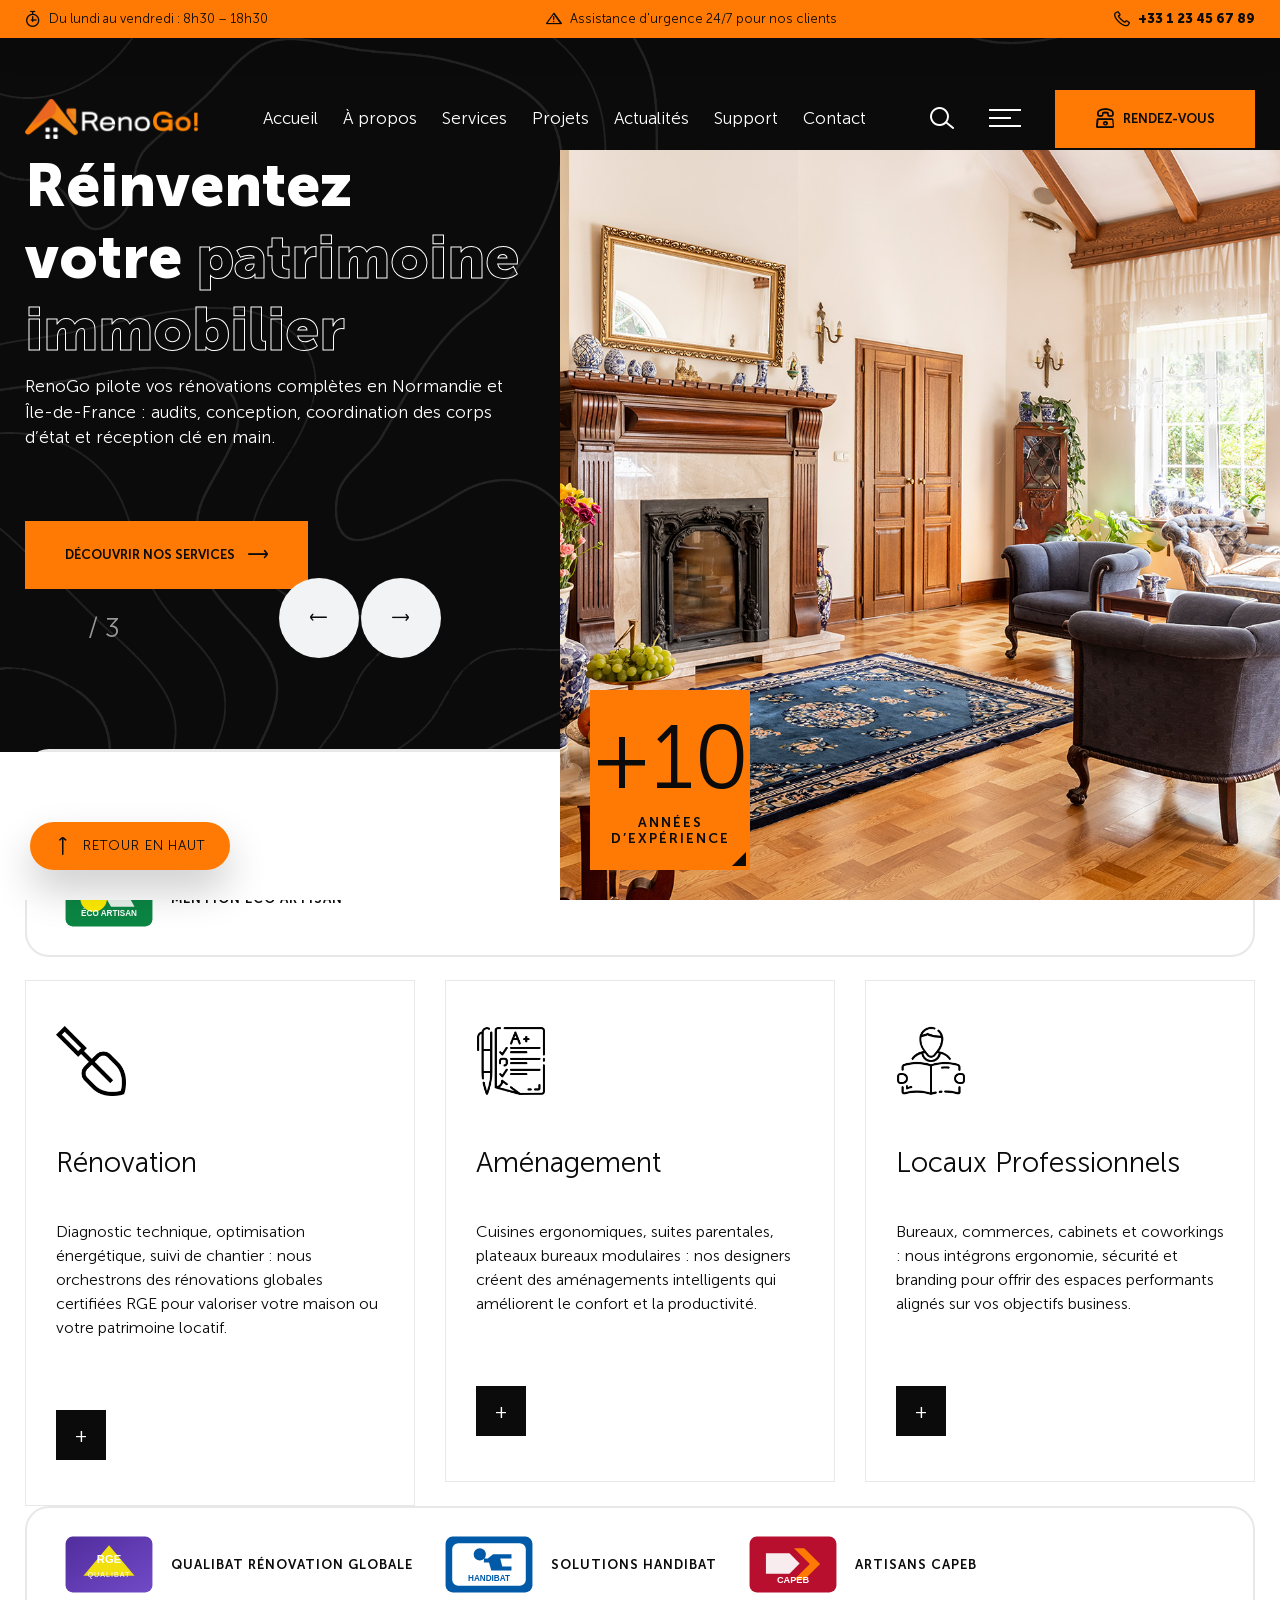
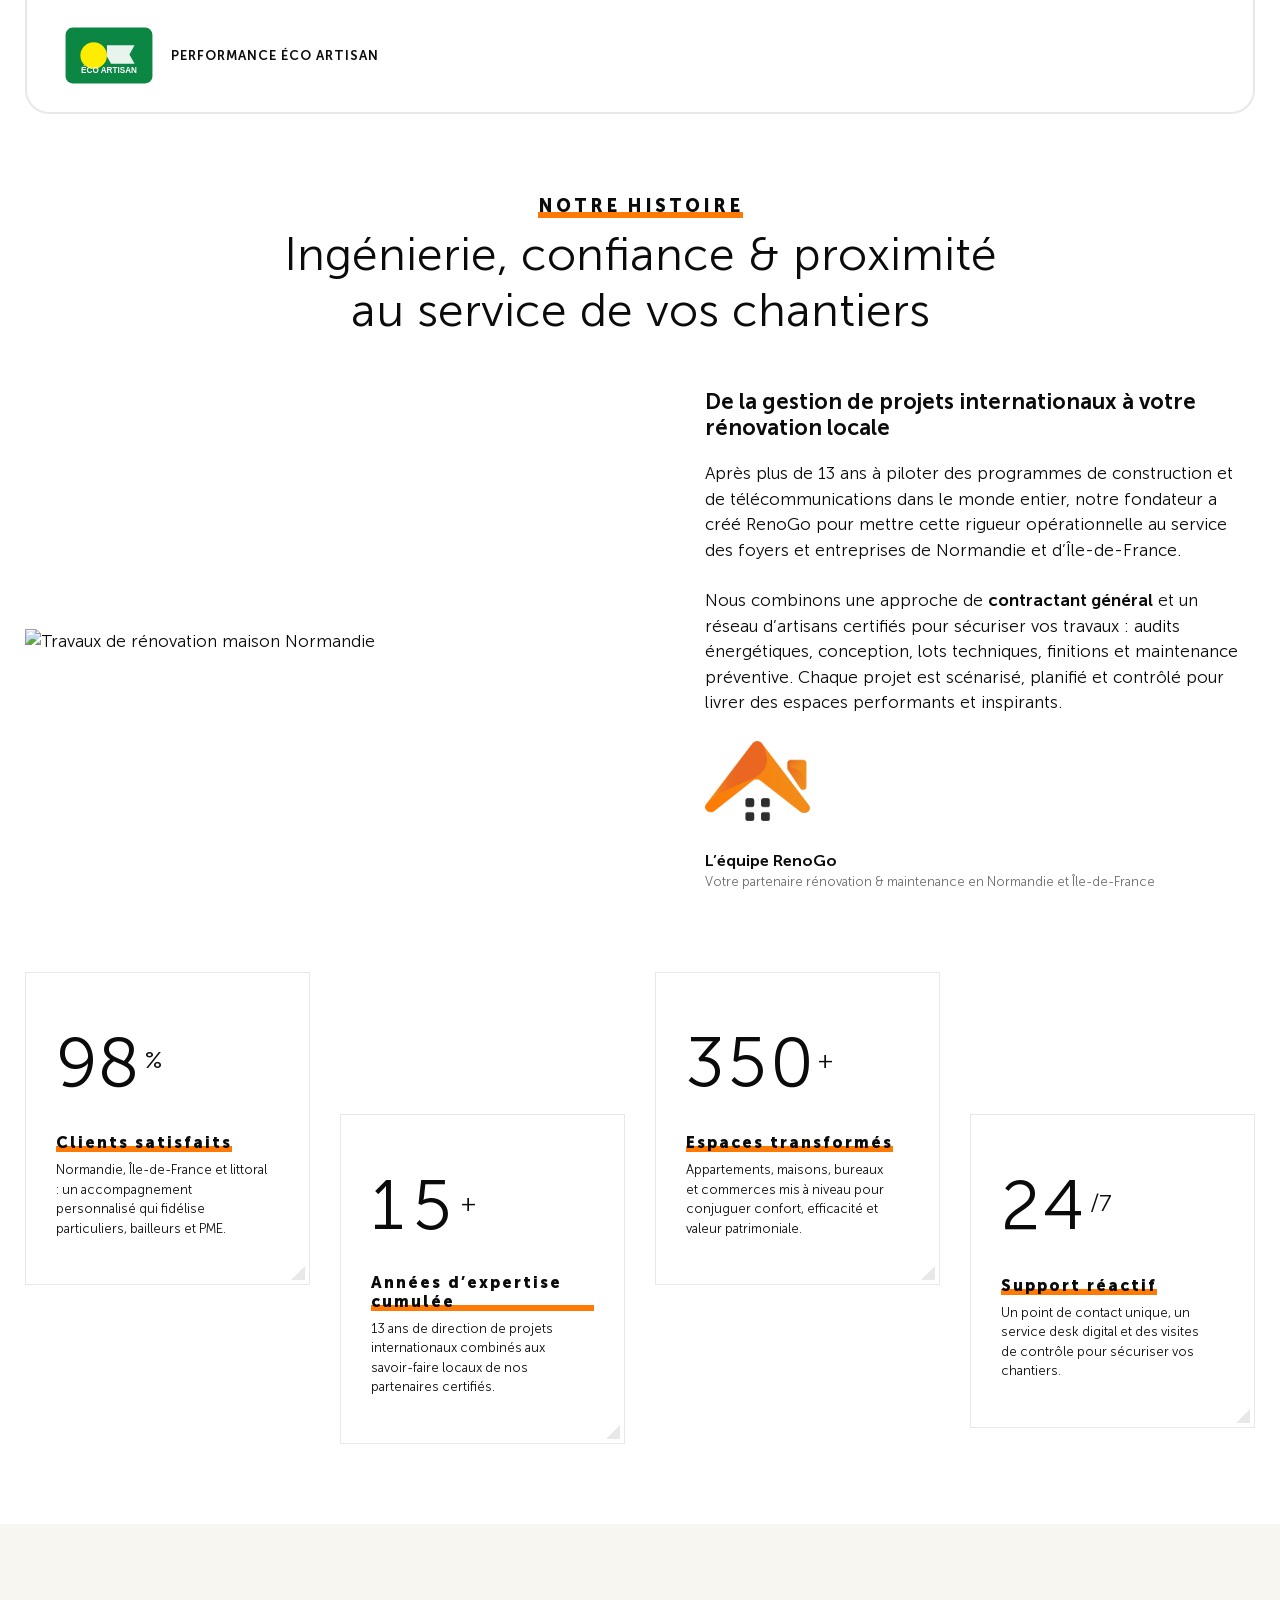
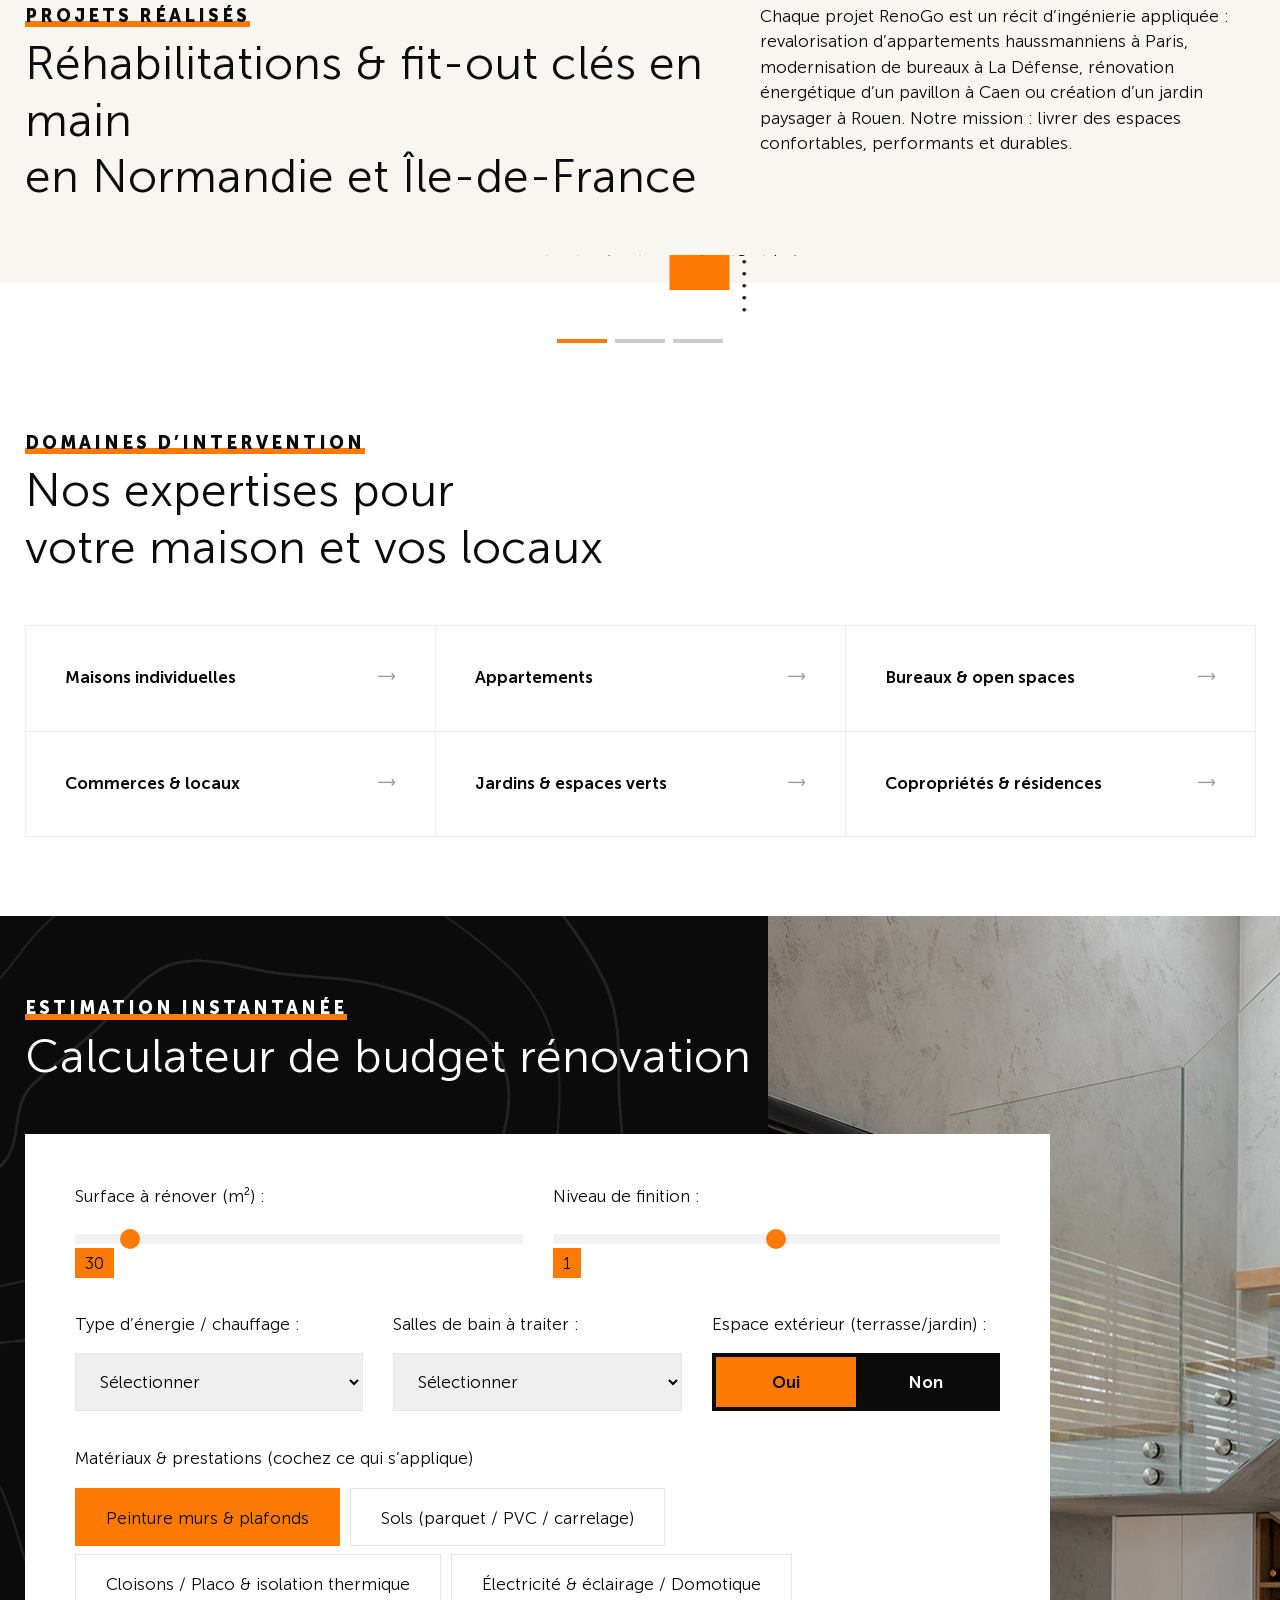
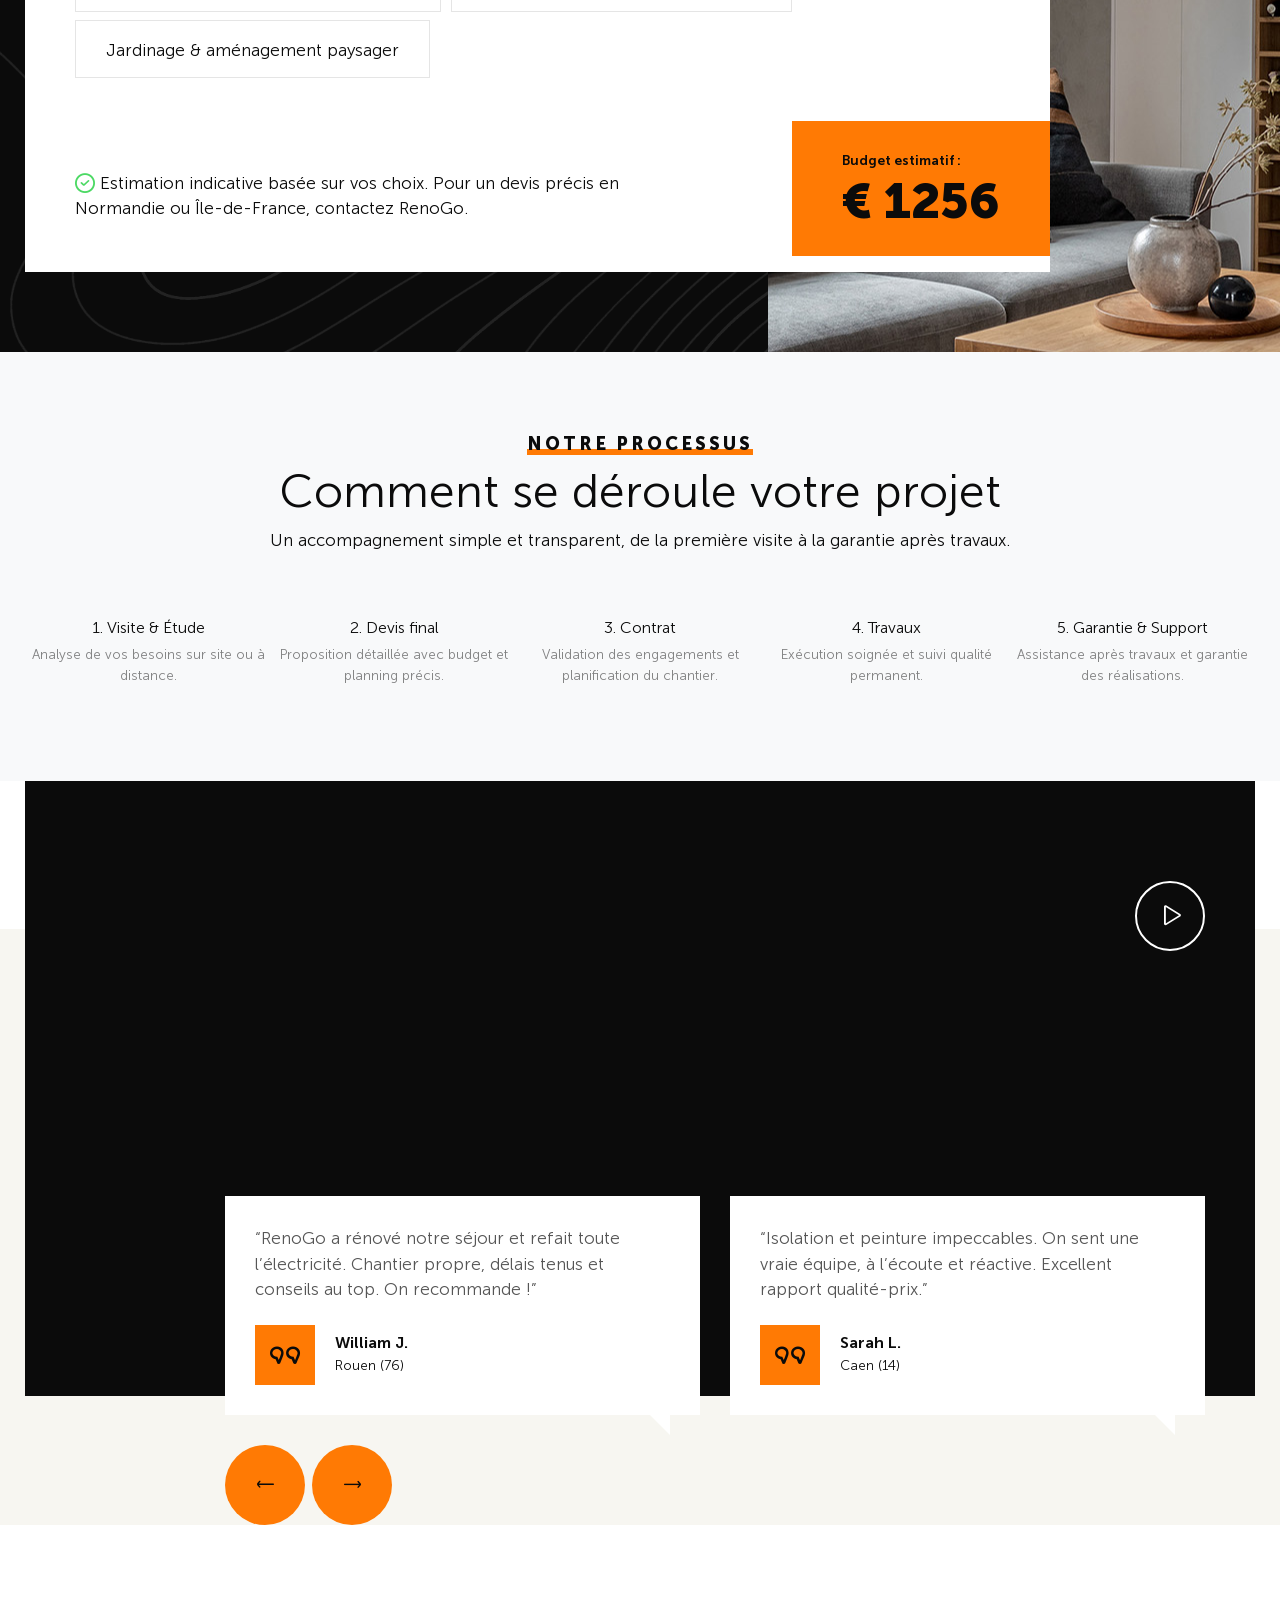
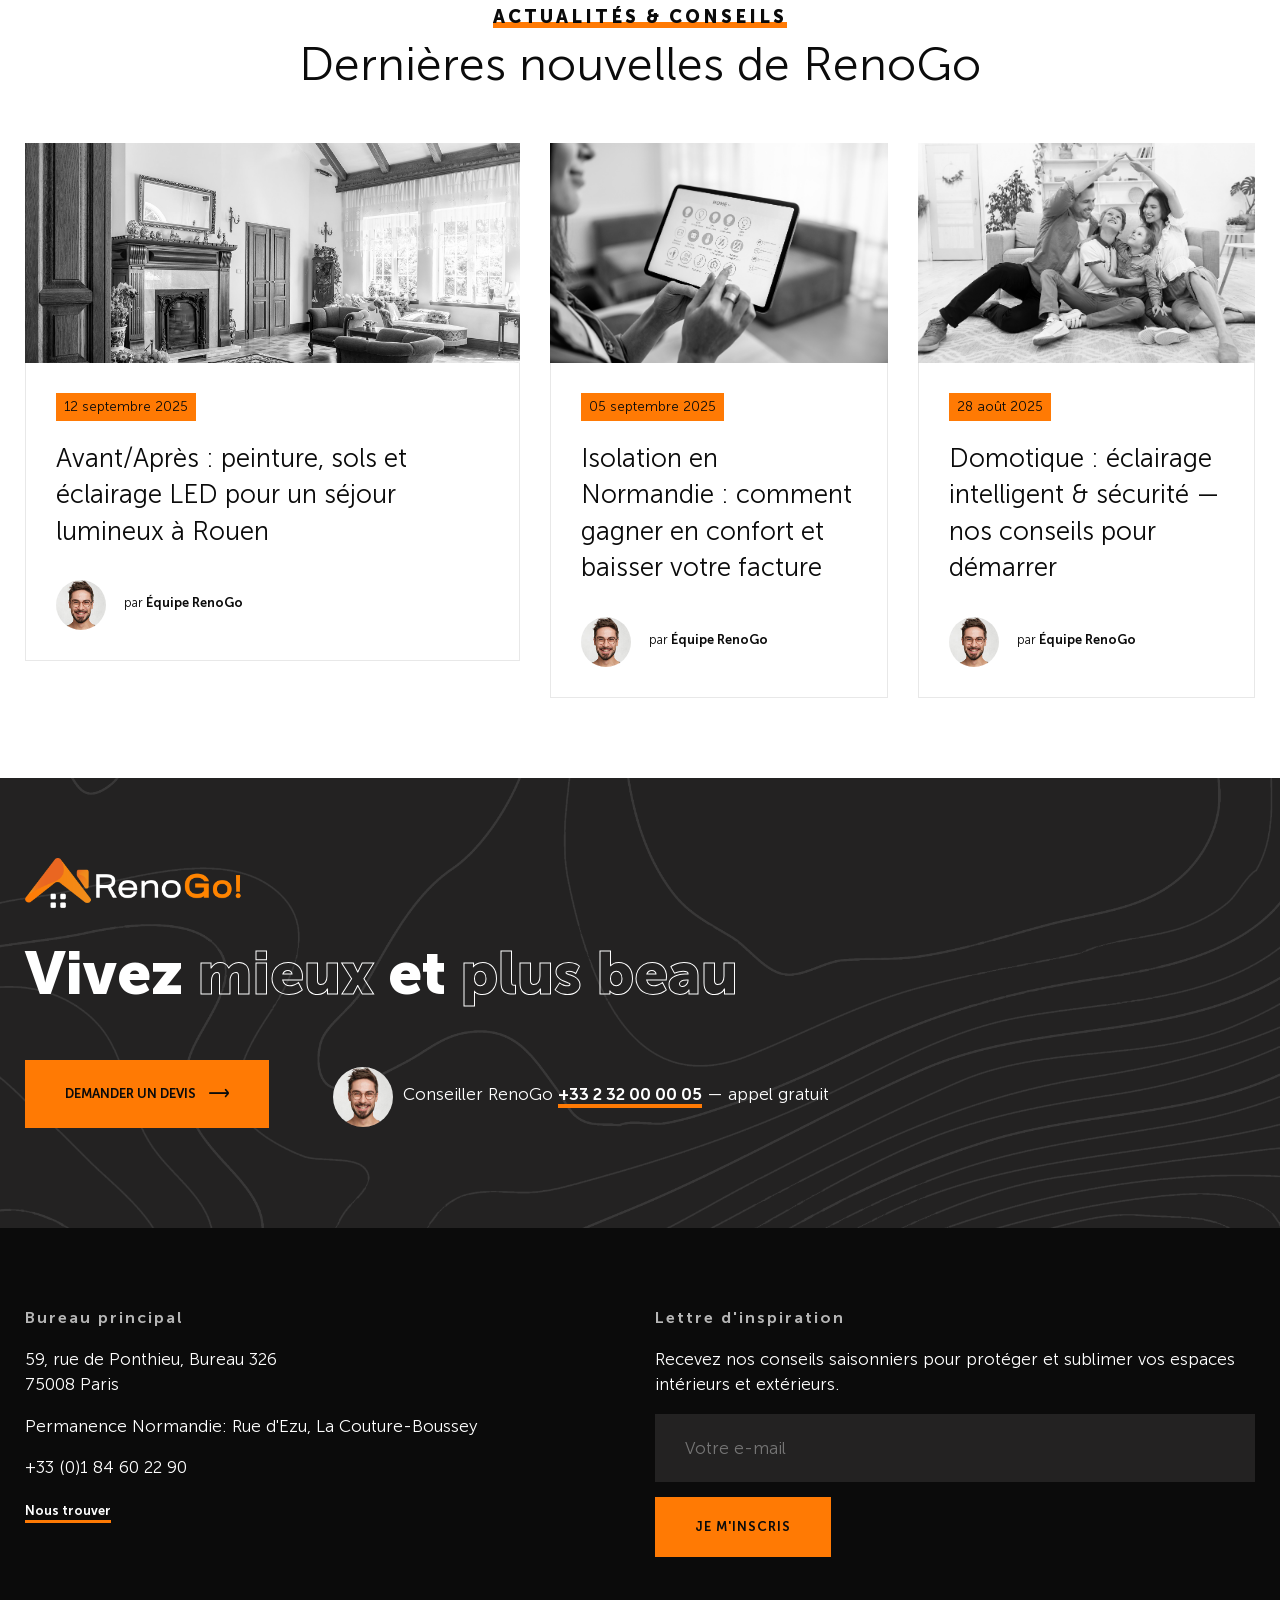
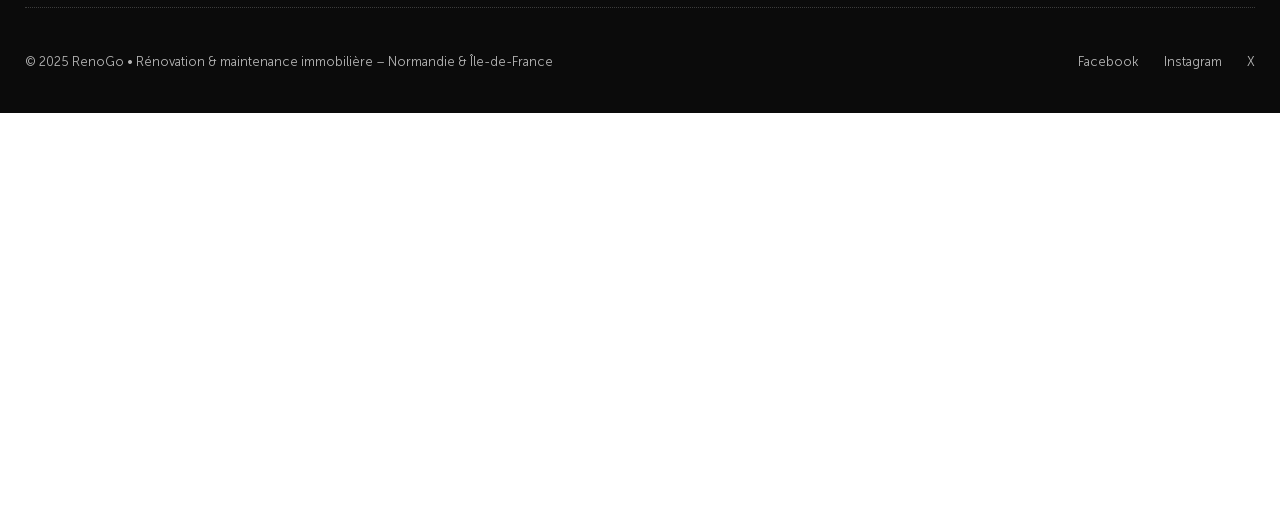
==== index.html @ e00950ff "Merge pull request #33 from spark-nortongauss/codex/expand-services.html-with-new-sections Add high-" ====
<!doctype html>
<html lang="en">
<head>
  <meta charset="utf-8">
  <meta name="viewport" content="width=device-width, initial-scale=1, shrink-to-fit=no">
  <meta http-equiv="X-UA-Compatible" content="IE=edge">

  <!-- Primary SEO -->
  <title>RenoGo • Rénovation globale & maintenance immobilière en Normandie et Île-de-France</title>
  <meta name="description" content="RenoGo pilote vos travaux de rénovation, d’efficacité énergétique et d’aménagement intérieur-extérieur en Normandie et Île-de-France. Solutions clés en main pour particuliers, professionnels et bailleurs.">
  <link rel="canonical" href="https://www.renogo.fr/">

  <!-- Indexing -->
  <meta name="robots" content="index, follow, max-snippet:-1, max-image-preview:large, max-video-preview:-1">

  <!-- Language / Region -->
  <meta name="content-language" content="fr-FR">
  <link rel="alternate" href="https://www.renogo.fr/" hreflang="fr-FR">
  <!-- Optional secondary language homepage
  <link rel="alternate" href="https://www.renogo.fr/en/" hreflang="en">
  -->
  <link rel="alternate" href="https://www.renogo.fr/" hreflang="x-default">

  <!-- Theme / PWA basics -->
  <meta name="theme-color" content="#feed01">
  <link rel="manifest" href="/site.webmanifest">

  <!-- Open Graph / Facebook -->
  <meta property="og:locale" content="fr_FR">
  <meta property="og:type" content="website">
  <meta property="og:site_name" content="RenoGo">
  <meta property="og:title" content="RenoGo • Rénovation globale & maintenance immobilière">
  <meta property="og:description" content="Rénovation énergétique, aménagement d’intérieurs, modernisation de bureaux et copropriétés en Normandie et Île-de-France.">
  <meta property="og:url" content="https://www.renogo.fr/">
  <meta property="og:image" content="https://www.renogo.fr/assets/og/renogo-cover.jpg">
  <meta property="og:image:width" content="1200">
  <meta property="og:image:height" content="630">

  <!-- Twitter -->
  <meta name="twitter:card" content="summary_large_image">
  <meta name="twitter:site" content="@renogo">
  <meta name="twitter:title" content="RenoGo • Rénovation globale & maintenance immobilière">
  <meta name="twitter:description" content="Contractant rénovation, efficacité énergétique, aménagement de bureaux et maisons à Caen, Rouen, Paris.">
  <meta name="twitter:image" content="https://www.renogo.fr/assets/og/renogo-cover.jpg">

  <!-- Organization -->
  <meta name="author" content="RenoGo">

  <!-- Favicons (modern set) -->
  <link rel="icon" href="/images/favicon.svg" type="image/svg+xml">
  <link rel="icon" href="/images/favicon-32.png" sizes="32x32" type="image/png">
  <link rel="icon" href="/images/favicon-192.png" sizes="192x192" type="image/png">
  <link rel="apple-touch-icon" href="/images/apple-touch-icon.png" sizes="180x180">
  <meta name="apple-mobile-web-app-title" content="RenoGo">
  <meta name="msapplication-TileColor" content="#feed01">

  <!-- Preconnects (only keep what you really use, e.g., fonts/CDNs) -->
  <!-- <link rel="preconnect" href="https://fonts.gstatic.com" crossorigin> -->
  <!-- <link rel="preconnect" href="https://cdn.jsdelivr.net" crossorigin> -->

  <!-- CSS -->
  <link rel="stylesheet" href="css/lineicons.css">
  <link rel="stylesheet" href="css/odometer.min.css">
  <link rel="stylesheet" href="css/fancybox.min.css">
  <link rel="stylesheet" href="css/swiper.min.css">
  <link rel="stylesheet" href="css/bootstrap.min.css">
  <link rel="stylesheet" href="css/style.css">

  <!-- JSON-LD: Organization / LocalBusiness -->
  <script type="application/ld+json">
  {
    "@context": "https://schema.org",
    "@type": "HomeAndConstructionBusiness",
    "name": "RenoGo",
    "url": "https://www.renogo.fr/",
    "logo": "https://www.renogo.fr/assets/logo/renogo-logo.svg",
    "image": "https://www.renogo.fr/assets/og/renogo-cover.jpg",
    "description": "Rénovation globale, efficacité énergétique, aménagement d’intérieurs et maintenance immobilière en Normandie et Île-de-France.",
    "telephone": "+33-1-23-45-67-89",
    "areaServed": "FR",
    "priceRange": "€€",
    "foundingDate": "2025",
    "address": {
      "@type": "PostalAddress",
      "streetAddress": "59, rue de Ponthieu, Bureau 326",
      "postalCode": "75008",
      "addressLocality": "Paris",
      "addressRegion": "Île-de-France",
      "addressCountry": "FR"
    },
    "sameAs": [
      "https://www.linkedin.com/company/renogo",
      "https://facebook.com/renogo",
      "https://instagram.com/renogo"
    ],
    "makesOffer": [{
      "@type": "Offer",
      "itemOffered": {
        "@type": "Service",
        "name": "Rénovation de salle de bain"
      }
    },{
      "@type": "Offer",
      "itemOffered": {
        "@type": "Service",
        "name": "Rénovation de cuisine"
      }
    },{
      "@type": "Offer",
      "itemOffered": {
        "@type": "Service",
        "name": "Peinture & finitions"
      }
    },{
      "@type": "Offer",
      "itemOffered": {
        "@type": "Service",
        "name": "Isolation & efficacité énergétique"
      }
    }]
  }
  </script>

  <!-- JSON-LD: WebSite with SearchAction (if you have on-site search) -->
  <script type="application/ld+json">
  {
    "@context": "https://schema.org",
    "@type": "WebSite",
    "name": "RenoGo",
    "url": "https://www.renogo.fr/",
    "potentialAction": {
      "@type": "SearchAction",
      "target": "https://www.renogo.fr/recherche?q={recherche}",
      "query-input": "required name=recherche"
    }
  }
  </script>
<!-- ===== ASIDE (mobile drawer) ===== -->
<aside class="side-widget">
  <div class="inner">
    <div class="logo">
      <a href="index.html"><img src="images/logo.png" alt="Logo RenoGo"></a>
    </div>

    <div class="hide-mobile">
      <p>
        RenoGo coordonne vos projets de rénovation, d’aménagement et de maintenance immobilière en Normandie et en Île-de-France :
        <u>rénovation énergétique</u>, <u>second œuvre</u>, <u>domotique & smart building</u>,
        <u>aménagement paysager</u> et <u>services multitechniques</u>.
        Un pilotage unique, des artisans qualifiés, des livraisons sans surprise.
      </p>

      <figure class="gallery">
        <img src="images/slide02.jpg" alt="Avant / après — séjour rénové à Rouen">
        <img src="images/slide03.jpg" alt="Aménagement paysager et terrasse bois à Évreux">
      </figure>

      <h6 class="widget-title">ADRESSE</h6>
      <address class="address">
        <p>59, rue de Ponthieu, Bureau 326<br>75008 Paris</p>
        <p>Coordination des projets en Île-de-France<br>
           Interventions en Normandie (Rouen, Caen, Évreux…)</p>
        <p>+33 2 32 00 00 05</p>
      </address>

      <h6 class="widget-title">SUIVEZ-NOUS</h6>
      <ul class="social-media">
        <li><a href="#" rel="nofollow noopener">Facebook</a></li>
        <li><a href="#" rel="nofollow noopener">Pinterest</a></li>
        <li><a href="#" rel="nofollow noopener">Instagram</a></li>
      </ul>
    </div>
    <!-- end hide-mobile -->

    <!-- MOBILE MENU (shown inside drawer) -->
    <div class="show-mobile">
      <nav class="site-menu" aria-label="Menu principal mobile">
        <ul>
          <li><a href="index.html">Accueil</a></li>
          <li class="has-children">
         <a href="about-company.html">À propos</a></a>
          </li>
          <li><a href="services.html">Services</a></li>
          <li><a href="projects.html">Projets</a></li>
          <li><a href="news.html">Actualités</a></li>
          <li><a href="https://renogo.atlassian.net/servicedesk/customer/portal/2">Support</a></li>
          <li><a href="contact.html">Contact</a></li>
        </ul>
      </nav>
      <div class="contact-info contact-info--drawer" role="region" aria-label="Informations de contact RenoGo">
        <div class="contact-info__item">
          <i class="lni lni-timer" aria-hidden="true"></i>
          <span>Du lundi au vendredi : 8h30 – 18h30</span>
        </div>
        <div class="contact-info__item">
          <i class="lni lni-warning" aria-hidden="true"></i>
          <span>Assistance d'urgence 24/7 pour nos clients</span>
        </div>
        <a href="tel:+33123456789" class="contact-info__item contact-info__link" aria-label="Appeler RenoGo au +33 1 23 45 67 89">
          <i class="lni lni-phone" aria-hidden="true"></i>
          <span>+33 1 23 45 67 89</span>
        </a>
      </div>
    </div>
    <!-- end show-mobile -->

    <small>© RenoGo</small>
  </div>
  <!-- end inner -->
</aside>
<!-- end side-widget -->


<div class="top-bar" role="region" aria-label="Informations de contact RenoGo">
  <div class="container contact-info">
    <div class="contact-info__item">
      <i class="lni lni-timer" aria-hidden="true"></i>
      <span>Du lundi au vendredi : 8h30 – 18h30</span>
    </div>
    <div class="contact-info__item">
      <i class="lni lni-warning" aria-hidden="true"></i>
      <span>Assistance d'urgence 24/7 pour nos clients</span>
    </div>
    <a href="tel:+33123456789" class="contact-info__item contact-info__link" aria-label="Appeler RenoGo au +33 1 23 45 67 89">
      <i class="lni lni-phone" aria-hidden="true"></i>
      <span>+33 1 23 45 67 89</span>
    </a>
  </div>
</div>
<!-- ===== NAVBAR (desktop / tablet) ===== -->
<nav class="navbar">
  <div class="container">
    <div class="logo">
      <a href="index.html"><img src="images/logo.png" alt="Logo RenoGo"></a>
    </div>

    <div class="site-menu" aria-label="Menu principal">
      <ul>
        <li><a href="index.html">Accueil</a></li>
        <li class="has-children">
          <a href="about-company.html">À propos</a>
        </li>
        <li><a href="services.html">Services</a></li>
        <li><a href="projects.html">Projets</a></li>
        <li><a href="news.html">Actualités</a></li>
        <li><a href="https://renogo.atlassian.net/servicedesk/customer/portal/2">Support</a></li>
        <li><a href="contact.html">Contact</a></li>
      </ul>
    </div>
    <!-- end site-menu -->

    <div class="search"><i class="lni lni-search-alt"></i></div>

    <div class="hamburger" aria-controls="mobile-menu" aria-expanded="false">
      <div id="hamburger"><span></span><span></span><span></span></div>
      <div id="cross"><span></span><span></span></div>
    </div>

    <a href="https://outlook.office.com/book/RDVRenoGo@renogo.fr/?ismsaljsauthenabled" class="navbar-button" target="_blank" rel="noopener">
      <i class="lni lni-phone-set"></i> <span>RENDEZ-VOUS</span>
    </a>
  </div>
</nav>
<!-- end navbar -->
<header class="slider white-space-bottom">
  <div class="container">
    <div class="swiper-container slider-content">
      <div class="swiper-wrapper">

        <!-- Slide 1 -->
        <div class="swiper-slide">
          <div class="inner">
            <h2>Réinventez votre <b>patrimoine immobilier</b></h2>
            <p>RenoGo pilote vos rénovations complètes en Normandie et Île-de-France : audits, conception, coordination des corps d’état et réception clé en main.</p>
            <a href="services.html">DÉCOUVRIR NOS SERVICES <i class="lni lni-arrow-right"></i></a>
          </div>
        </div>
        <!-- end swiper-slide -->

        <!-- Slide 2 -->
        <div class="swiper-slide">
          <div class="inner">
            <h2>Des espaces <b>efficients</b> & connectés</h2>
            <p>Ingénierie électrique, domotique, CVC et performance énergétique : nous créons des logements et bureaux responsables qui réduisent vos charges.</p>
            <a href="projects.html">VOIR NOS RÉALISATIONS <i class="lni lni-arrow-right"></i></a>
          </div>
        </div>
        <!-- end swiper-slide -->

        <!-- Slide 3 -->
        <div class="swiper-slide">
          <div class="inner">
            <h2>Un cadre de vie <b>durable</b></h2>
            <p>Paysagisme, maintenance préventive et finitions haut de gamme : nous entretenons vos résidences, hôtels et copropriétés avec la même exigence.</p>
            <a href="contact.html">DEMANDER UN DEVIS <i class="lni lni-arrow-right"></i></a>
          </div>
        </div>
        <!-- end swiper-slide -->

      </div>
      <!-- end swiper-wrapper -->

      <div class="controls">
        <div class="swiper-pagination"></div>
        <div class="button-prev"><i class="lni lni-arrow-left"></i></div>
        <div class="button-next"><i class="lni lni-arrow-right"></i></div>
      </div>
    </div>
    <!-- end slider-content -->

    <div class="swiper-container slider-main">
      <div class="swiper-wrapper">
        <div class="swiper-slide"><div class="slide-image" data-background="images/slide01.jpg"></div></div>
        <div class="swiper-slide"><div class="slide-image" data-background="images/slide02.jpg"></div></div>
        <div class="swiper-slide"><div class="slide-image" data-background="images/slide03.jpg"></div></div>
      </div>
      <div class="header-box"> <b>+10</b> <small>ANNÉES D’EXPÉRIENCE</small> </div>
    </div>
    <!-- end slider-main -->
    <div class="accreditation-strip hero-badges" aria-label="Certifications et fédérations professionnelles reconnues">
      <div class="accreditation-badge">
        <figure>
          <img src="images/badge-rge.svg" alt="Label RGE Qualibat détenu par RenoGo">
        </figure>
        <span>Travaux RGE Qualibat</span>
      </div>
      <div class="accreditation-badge">
        <figure>
          <img src="images/badge-handibat.svg" alt="Certification d’accessibilité Handibat">
        </figure>
        <span>Accessibilité Handibat</span>
      </div>
      <div class="accreditation-badge">
        <figure>
          <img src="images/badge-capeb.svg" alt="Adhésion CAPEB — artisans du bâtiment">
        </figure>
        <span>Réseau CAPEB</span>
      </div>
      <div class="accreditation-badge">
        <figure>
          <img src="images/badge-eco-artisan.svg" alt="Mention Éco Artisan pour la performance énergétique">
        </figure>
        <span>Mention Éco Artisan</span>
      </div>
    </div>
    <!-- end accreditation-strip -->
  </div>
</header>
<!-- end slider -->

<section class="content-section">
  <div class="container">
    <div class="row">

      <!-- Rénovation -->
      <div class="col-lg-4 col-md-6">
        <div class="icon-content">
          <figure><img src="images/icon03.png" alt="Experts RenoGo rénovant un appartement en Normandie"></figure>
          <h3>Rénovation</h3>
          <small>Diagnostic technique, optimisation énergétique, suivi de chantier : nous orchestrons des rénovations globales certifiées RGE pour valoriser votre maison ou votre patrimoine locatif.</small>
          <a href="services.html#renovation-energetique">+</a>
        </div>
      </div>

      <!-- Aménagement -->
      <div class="col-lg-4 col-md-6">
        <div class="icon-content">
          <figure><img src="images/icon05.png" alt="Aménagement intérieur RenoGo optimisant un espace de vie"></figure>
          <h3>Aménagement</h3>
          <small>Cuisines ergonomiques, suites parentales, plateaux bureaux modulaires : nos designers créent des aménagements intelligents qui améliorent le confort et la productivité.</small>
          <a href="services.html#cuisine-sur-mesure">+</a>
        </div>
      </div>

      <!-- Locaux Professionnels -->
      <div class="col-lg-4 col-md-6">
        <div class="icon-content">
          <figure><img src="images/icon06.png" alt="Réaménagement de locaux professionnels par RenoGo"></figure>
          <h3>Locaux Professionnels</h3>
          <small>Bureaux, commerces, cabinets et coworkings : nous intégrons ergonomie, sécurité et branding pour offrir des espaces performants alignés sur vos objectifs business.</small>
          <a href="services.html#fit-out-tertiaire">+</a>
        </div>
      </div>

    </div>
    <div class="accreditation-strip" aria-label="Certifications RenoGo au service de vos projets">
      <div class="accreditation-badge">
        <figure>
          <img src="images/badge-rge.svg" alt="Label RGE Qualibat détenu par RenoGo">
        </figure>
        <span>Qualibat rénovation globale</span>
      </div>
      <div class="accreditation-badge">
        <figure>
          <img src="images/badge-handibat.svg" alt="Certification d’accessibilité Handibat">
        </figure>
        <span>Solutions Handibat</span>
      </div>
      <div class="accreditation-badge">
        <figure>
          <img src="images/badge-capeb.svg" alt="Adhésion CAPEB — artisans du bâtiment">
        </figure>
        <span>Artisans CAPEB</span>
      </div>
      <div class="accreditation-badge">
        <figure>
          <img src="images/badge-eco-artisan.svg" alt="Mention Éco Artisan pour la performance énergétique">
        </figure>
        <span>Performance Éco Artisan</span>
      </div>
    </div>
  </div>
</section>
<!-- end content-section -->
<section class="content-section no-spacing" id="notre-histoire">
  <div class="container">
    <div class="row align-items-center">
      <div class="col-12">
        <div class="section-title">
          <h6>NOTRE HISTOIRE</h6>
          <h2>Ingénierie, confiance & proximité<br>
            au service de vos chantiers</h2>
        </div>
        <!-- end section-title --> 
      </div>
      <!-- end col-12 -->

      <div class="col-lg-6">
        <figure class="side-image">
          <img src="images/side-image012.png" alt="Travaux de rénovation maison Normandie">
        </figure>
      </div>
      <!-- end col-6 -->

      <div class="col-lg-6">
        <div class="side-content">
          <h5>De la gestion de projets internationaux à votre rénovation locale</h5>
          <p>Après plus de 13 ans à piloter des programmes de construction et de télécommunications dans le monde entier, notre fondateur a créé RenoGo pour mettre cette rigueur opérationnelle au service des foyers et entreprises de Normandie et d’Île-de-France.</p>

          <p>Nous combinons une approche de <b>contractant général</b> et un réseau d’artisans certifiés pour sécuriser vos travaux : audits énergétiques, conception, lots techniques, finitions et maintenance préventive. Chaque projet est scénarisé, planifié et contrôlé pour livrer des espaces performants et inspirants.</p>

          <figure><img src="images/minilogo.png" alt="Logo RenoGo"></figure>
          <h6>L’équipe RenoGo</h6>
          <small>Votre partenaire rénovation & maintenance en Normandie et Île-de-France</small>
        </div>
      </div>
      <!-- end col-6 --> 
    </div>
  </div>
</section>
<!-- end content-section -->

<section class="content-section">
  <div class="container">
    <div class="row">

      <!-- Counter 1 -->
      <div class="col-lg-3 col-md-6">
        <div class="counter-box"> 
          <span class="odometer" data-count="98" data-status="yes">0</span> <span class="value">%</span>
          <h6>Clients satisfaits</h6>
          <p>Normandie, Île-de-France et littoral : un accompagnement personnalisé qui fidélise particuliers, bailleurs et PME.</p>
        </div>
      </div>

      <!-- Counter 2 -->
      <div class="col-lg-3 col-md-6">
        <div class="counter-box"> 
          <span class="odometer" data-count="15" data-status="yes">0</span> <span class="value">+</span>
          <h6>Années d’expertise cumulée</h6>
          <p>13 ans de direction de projets internationaux combinés aux savoir-faire locaux de nos partenaires certifiés.</p>
        </div>
      </div>


      <!-- Counter 3 -->
      <div class="col-lg-3 col-md-6">
        <div class="counter-box"> 
          <span class="odometer" data-count="350" data-status="yes">0</span> <span class="value">+</span>
          <h6>Espaces transformés</h6>
            <p>Appartements, maisons, bureaux et commerces mis à niveau pour conjuguer confort, efficacité et valeur patrimoniale.</p>
        </div>
      </div>

      <!-- Counter 4 -->
      <div class="col-lg-3 col-md-6">
        <div class="counter-box"> 
          <span class="odometer" data-count="24" data-status="yes">0</span> <span class="value">/7</span>
          <h6>Support réactif</h6>
          <p>Un point de contact unique, un service desk digital et des visites de contrôle pour sécuriser vos chantiers.</p>
        </div>
      </div>

    </div>
  </div>
</section>
<!-- end content-section -->
<section class="content-section white-space-bottom" data-background="#f7f6f1">
  <div class="container">
    <div class="row">
      <div class="col-lg-7">
        <div class="section-title text-left">
          <h6>PROJETS RÉALISÉS</h6>
          <h2>Réhabilitations & fit-out clés en main<br>
            en Normandie et Île-de-France</h2>
        </div>
      </div>
      <div class="col-lg-5">
        <p>Chaque projet RenoGo est un récit d’ingénierie appliquée : revalorisation d’appartements haussmanniens à Paris, modernisation de bureaux à La Défense, rénovation énergétique d’un pavillon à Caen ou création d’un jardin paysager à Rouen. Notre mission : livrer des espaces confortables, performants et durables.</p>
      </div>
    </div>
  </div>

  <div class="swiper-container project-slider">
    <div class="swiper-wrapper">

      <!-- Projet 1 -->
      <div class="swiper-slide">
        <figure class="project-box">
          <a href="projects.html#maison-rouen">
            <img src="images/slide011.jpg" alt="Rénovation maison familiale à Rouen">
          </a>
          <figcaption>
            <h5>Maison familiale à Rouen</h5>
            <p>Isolation thermique, peinture et pose de parquet pour améliorer confort et efficacité énergétique.</p>
          </figcaption>
        </figure>
      </div>

      <!-- Projet 2 -->
      <div class="swiper-slide">
        <figure class="project-box">
          <a href="projects.html#appartement-caen">
            <img src="images/slide012.jpg" alt="Rénovation appartement ancien à Caen">
          </a>
          <figcaption>
            <h5>Appartement ancien à Caen</h5>
            <p>Rénovation électrique complète, installation d’un éclairage moderne et intégration domotique.</p>
          </figcaption>
        </figure>
      </div>

      <!-- Projet 3 -->
      <div class="swiper-slide">
        <figure class="project-box">
          <a href="projects.html#jardin-evreux">
            <img src="images/slide013.jpg" alt="Aménagement paysager à Évreux">
          </a>
          <figcaption>
            <h5>Jardin à Évreux</h5>
            <p>Création d’un espace vert harmonieux avec pelouse, terrasse bois et massifs fleuris.</p>
          </figcaption>
        </figure>
      </div>

    </div>
    <!-- Pagination -->
    <div class="swiper-pagination"></div>
  </div>
</section>
<!-- end content-section -->

<section class="content-section no-spacing">
  <div class="container">
    <div class="row no-gutters">
      <div class="col-12">
        <div class="section-title text-left">
          <h6>DOMAINES D’INTERVENTION</h6>
          <h2>Nos expertises pour<br> votre maison et vos locaux</h2>
        </div>
      </div>

      <div class="col-lg-4 col-md-6">
        <a href="services.html#renovation-energetique" class="sector-box">
          <span>Maisons individuelles</span> <i class="lni lni-arrow-right"></i>
        </a>
      </div>

      <div class="col-lg-4 col-md-6">
        <a href="services.html#salle-de-bains-pmr" class="sector-box">
          <span>Appartements</span> <i class="lni lni-arrow-right"></i>
        </a>
      </div>

      <div class="col-lg-4 col-md-6">
        <a href="services.html#fit-out-tertiaire" class="sector-box">
          <span>Bureaux & open spaces</span> <i class="lni lni-arrow-right"></i>
        </a>
      </div>

      <div class="col-lg-4 col-md-6">
        <a href="services.html#fit-out-tertiaire" class="sector-box">
          <span>Commerces & locaux</span> <i class="lni lni-arrow-right"></i>
        </a>
      </div>

      <div class="col-lg-4 col-md-6">
        <a href="services.html#tab01" class="sector-box">
          <span>Jardins & espaces verts</span> <i class="lni lni-arrow-right"></i>
        </a>
      </div>

      <div class="col-lg-4 col-md-6">
        <a href="services.html#accompagnement-renogo" class="sector-box">
          <span>Copropriétés & résidences</span> <i class="lni lni-arrow-right"></i>
        </a>
      </div>

    </div>
  </div>
</section>
<!-- end content-section -->
<section class="content-section calculator">
  <div class="bg-image" data-background="images/section-bg012.jpg"></div>
  <!-- end bg-image -->
  <div class="container">
    <div class="row no-gutters">
      <div class="col-12">
        <div class="section-title text-left">
          <h6>ESTIMATION INSTANTANÉE</h6>
          <h2>Calculateur de budget rénovation</h2>
        </div>
        <!-- end section-title --> 
      </div>
      <!-- end col-12 -->

      <div class="col-lg-10">
        <form class="form" aria-label="Simulateur de budget de rénovation RenoGo">
          <div class="row">

            <!-- Slider 1 -->
            <div class="form-group col-md-6">
              <p>Surface à rénover (m²) :</p>
              <div class="range-slider">
                <input class="range-slider__range" id="value1" type="range" value="30" min="10" max="200" step="10" aria-labelledby="value1">
                <span class="range-slider__value">30</span>
              </div>
              <!-- end range-slider --> 
            </div>
            <!-- end form-group -->

            <!-- Slider 2 -->
            <div class="form-group col-md-6">
              <p>Niveau de finition :</p>
              <div class="range-slider">
                <!-- 0 = basique, 1 = standard, 2 = premium (pondération gérée par JS) -->
                <input class="range-slider__range" id="value2" type="range" value="1" min="0" max="2" step="1" aria-labelledby="value2">
                <span class="range-slider__value">Standard</span>
              </div>
              <!-- end range-slider --> 
            </div>
            <!-- end form-group -->

            <!-- Select 1 -->
            <div class="form-group col-lg-4 col-md-6">
              <p>Type d’énergie / chauffage :</p>
              <select id="value3" aria-label="Type d’énergie">
                <option value="0">Sélectionner</option>
                <option value="800">Électricité</option>
                <option value="1200">Gaz naturel</option>
                <option value="1500">Pompe à chaleur / Solaire</option>
              </select>
            </div>
            <!-- end form-group -->
            
            <!-- Select 2 -->
            <div class="form-group col-lg-4 col-md-6">
              <p>Salles de bain à traiter :</p>
              <select id="value4" aria-label="Nombre de salles de bain">
                <option value="0">Sélectionner</option>
                <option value="3000">1 salle de bain</option>
                <option value="5500">2 salles de bain</option>
                <option value="8000">3 salles de bain</option>
              </select>
            </div>
            <!-- end form-group -->
            
            <!-- Yes/No -->
            <div class="form-group col-lg-4 col-md-12">
              <p>Espace extérieur (terrasse/jardin) :</p>
              <div class="yes-no" id="yes-no">
                <input type="radio" name="rdo" id="yes" value="1200" checked />
                <input type="radio" name="rdo" id="no" value="0" />
                <div class="switch" role="radiogroup" aria-label="Espace extérieur">
                  <label for="yes">Oui</label>
                  <label for="no">Non</label>
                  <span></span>
                </div>
              </div>
              <!-- end yes-no --> 
            </div>
            <!-- end form-group -->

            <!-- Checkboxes -->
            <div class="form-group col-12" id="checkboxes">
              <p>Matériaux & prestations (cochez ce qui s’applique)</p>

              <input type="checkbox" id="one" value="25" checked>
              <label class="custom-checkbox" for="one"> Peinture murs & plafonds </label>

              <input type="checkbox" id="two" value="45">
              <label class="custom-checkbox" for="two"> Sols (parquet / PVC / carrelage) </label>

              <input type="checkbox" id="three" value="60">
              <label class="custom-checkbox" for="three"> Cloisons / Placo & isolation thermique </label>

              <input type="checkbox" id="four" value="75">
              <label class="custom-checkbox" for="four"> Électricité & éclairage / Domotique </label>

              <input type="checkbox" id="five" value="40">
              <label class="custom-checkbox" for="five"> Jardinage & aménagement paysager </label>
            </div>
            <!-- end form-group -->

            <div class="form-group col-12">
              <div class="info-box">
                <i class="lni lni-checkmark-circle"></i>
                Estimation indicative basée sur vos choix. Pour un devis précis en Normandie ou Île-de-France, <a href="contact.html">contactez RenoGo</a>.
              </div>

              <div class="price-box">
                <small>Budget estimatif :</small>
                <span>€ <b id="result">0</b></span>
              </div>
              <!-- end price-box --> 
            </div>
            <!-- end form-group --> 

          </div>
          <!-- end form row -->
        </form>
        <!-- end form --> 
      </div>
      <!-- end col-10 --> 
    </div>
    <!-- end row --> 
  </div>
  <!-- end container --> 
</section>
<!-- end content-section -->
<section class="content-section bg-light">
  <div class="container">
    <div class="row">
      <div class="col-12">
        <div class="section-title">
          <h6>NOTRE PROCESSUS</h6>
          <h2>Comment se déroule votre projet</h2>
          <p class="mt-2">Un accompagnement simple et transparent, de la première visite à la garantie après travaux.</p>
        </div>
      </div>
    </div>

    <div class="row no-gutters process-steps">

      <div class="col">
        <div class="sales-team">
          <div class="infos">
            <h6>1. Visite & Étude</h6>
            <small>Analyse de vos besoins sur site ou à distance.</small>
          </div>
        </div>
      </div>

      <div class="col">
        <div class="sales-team">
          <div class="infos">
            <h6>2. Devis final</h6>
            <small>Proposition détaillée avec budget et planning précis.</small>
          </div>
        </div>
      </div>

      <div class="col">
        <div class="sales-team">
          <div class="infos">
            <h6>3. Contrat</h6>
            <small>Validation des engagements et planification du chantier.</small>
          </div>
        </div>
      </div>

      <div class="col">
        <div class="sales-team">
          <div class="infos">
            <h6>4. Travaux</h6>
            <small>Exécution soignée et suivi qualité permanent.</small>
          </div>
        </div>
      </div>

      <div class="col">
        <div class="sales-team">
          <div class="infos">
            <h6>5. Garantie & Support</h6>
            <small>Assistance après travaux et garantie des réalisations.</small>
          </div>
        </div>
      </div>

    </div>
  </div>
</section>
<section class="content-section no-spacing white-space-top" data-background="#f7f6f1">
  <div class="container">
    <div class="row">
      <div class="col-12">
        <div class="video-box">
          <a href="videos/video01.mp4" data-fancybox data-width="640" data-height="360" class="play-btn" aria-label="Lire la vidéo de présentation RenoGo"><i class="lni lni-play"></i></a>
          <video src="videos/video01.mp4" autoplay muted loop playsinline aria-label="Présentation vidéo de RenoGo"></video>
        </div>
        <!-- end video-box --> 
      </div>
      <!-- end col-12 -->

      <div class="col-12">
        <div class="testimonials-slider">
          <div class="swiper-wrapper">

            <div class="swiper-slide">
              <div class="testimonial">
                <p>“RenoGo a rénové notre séjour et refait toute l’électricité. Chantier propre, délais tenus et conseils au top. On recommande !”</p>
                <i class="lni lni-quotation"></i>
                <h6>William J.</h6>
                <small>Rouen (76)</small>
              </div>
            </div>
            <!-- end swiper-slide -->

            <div class="swiper-slide">
              <div class="testimonial">
                <p>“Isolation et peinture impeccables. On sent une vraie équipe, à l’écoute et réactive. Excellent rapport qualité-prix.”</p>
                <i class="lni lni-quotation"></i>
                <h6>Sarah L.</h6>
                <small>Caen (14)</small>
              </div>
            </div>
            <!-- end swiper-slide -->

            <div class="swiper-slide">
              <div class="testimonial">
                <p>“Aménagement paysager réalisé avec soin, terrasse bois superbe. Le jardin est devenu notre pièce préférée.”</p>
                <i class="lni lni-quotation"></i>
                <h6>Martin & Claire</h6>
                <small>Évreux (27)</small>
              </div>
            </div>
            <!-- end swiper-slide -->

            <div class="swiper-slide">
              <div class="testimonial">
                <p>“Pose de sol PVC et éclairage LED : résultat moderne et chaleureux. RenoGo a géré de A à Z, sans stress.”</p>
                <i class="lni lni-quotation"></i>
                <h6>Nicolas P.</h6>
                <small>Le Havre (76)</small>
              </div>
            </div>
            <!-- end swiper-slide -->

          </div>
          <!-- end swiper-wrapper -->

          <div class="controls">
            <div class="button-prev" aria-label="Témoignage précédent"><i class="lni lni-arrow-left"></i></div>
            <div class="button-next" aria-label="Témoignage suivant"><i class="lni lni-arrow-right"></i></div>
          </div>
          <!-- end controls --> 
        </div>
        <!-- end testimonials-slider --> 
      </div>
      <!-- end col-12 --> 
    </div>
    <!-- end row --> 
  </div>
  <!-- end container --> 
</section>
<!-- end content-section -->

<!-- end content-section -->
<section class="content-section">
  <div class="container">
    <div class="row">
      <div class="col-12">
        <div class="section-title">
          <h6>ACTUALITÉS & CONSEILS</h6>
          <h2>Dernières nouvelles de RenoGo</h2>
        </div>
        <!-- end section-title --> 
      </div>
      <!-- end col-12 -->
      <div class="col-lg-5">
        <div class="recent-news">
          <figure>
            <img src="images/slide01.jpg" alt="Avant / après : rénovation complète d’un séjour à Rouen">
          </figure>
          <div class="content">
            <small>12 septembre 2025</small>
            <h3><a href="news/renovation-sejour-rouen.html">Avant/Après : peinture, sols et éclairage LED pour un séjour lumineux à Rouen</a></h3>
            <div class="author">
              <img src="images/author01.jpg" alt="Équipe RenoGo">
              <span>par <b>Équipe RenoGo</b></span>
            </div>
            <!-- end author -->
          </div>
          <!-- end content -->
        </div>
        <!-- end recent-news -->
      </div>
      <!-- end col-5 -->
      <div class="col-lg-7">
        <div class="row inner">

          <div class="col-md-6">
            <div class="recent-news">
              <figure>
                <img src="images/slide02.jpg" alt="Isolation thermique par l’intérieur en Normandie">
              </figure>
              <div class="content">
                <small>05 septembre 2025</small>
                <h3><a href="news/isolation-thermique-normandie.html">Isolation en Normandie : comment gagner en confort et baisser votre facture</a></h3>
                <div class="author">
                  <img src="images/author01.jpg" alt="Équipe RenoGo">
                  <span>par <b>Équipe RenoGo</b></span>
                </div>
              </div>
            </div>
            <!-- end recent-news -->
          </div>
          <!-- end col-6 -->

          <div class="col-md-6">
            <div class="recent-news">
              <figure>
                <img src="images/slide03.jpg" alt="Domotique et maison connectée : éclairage et sécurité">
              </figure>
              <div class="content">
                <small>28 août 2025</small>
                <h3><a href="news/domotique-eclairage-securite.html">Domotique : éclairage intelligent & sécurité — nos conseils pour démarrer</a></h3>
                <div class="author">
                  <img src="images/author01.jpg" alt="Équipe RenoGo">
                  <span>par <b>Équipe RenoGo</b></span>
                </div>
              </div>
            </div>
            <!-- end recent-news -->
          </div>
          <!-- end col-6 -->

        </div>
        <!-- end row inner -->
      </div>
      <!-- end col-7 -->
    </div>
    <!-- end row -->
  </div>
  <!-- end container -->
</section>
<!-- end content-section -->

<section class="footer-bar">
  <div class="container">
    <div class="row">
      <div class="col-12">
        <figure class="logo"><img src="images/logo.png" alt="Logo RenoGo"></figure>
        <h2>Vivez <b>mieux</b> et <b>plus beau</b></h2>
        <a href="contact.html" class="button">DEMANDER UN DEVIS <i class="lni lni-arrow-right"></i></a>
        <div class="sales-representive">
          <figure><img src="images/author01.jpg" alt="Conseiller RenoGo"></figure>
          Conseiller RenoGo <b>+33 2 32 00 00 05</b> — appel gratuit
        </div>
        <!-- end sales-representive -->
      </div>
      <!-- end col-12 -->
    </div>
    <!-- end row -->
  </div>
  <!-- end container -->
</section>
<!-- end footer-bar -->

<footer class="footer">
  <div class="container">
    <div class="row">

      <div class="col-lg-6 col-md-6">
        <h6 class="widget-title">Bureau principal</h6>
        <address>
          <p>59, rue de Ponthieu, Bureau 326<br>75008 Paris</p>
          <p>Permanence Normandie: Rue d'Ezu, La Couture-Boussey</p>
          <p>+33 (0)1 84 60 22 90</p>
          <a href="https://www.google.com/maps/search/?api=1&query=59+rue+de+Ponthieu+Bureau+326+75008+Paris" data-fancybox data-width="640" data-height="360">Nous trouver</a>
        </address>
      </div>
      <!-- end col-6 -->
      <div class="col-lg-6">
        <h6 class="widget-title">Lettre d'inspiration</h6>
        <p>Recevez nos conseils saisonniers pour protéger et sublimer vos espaces intérieurs et extérieurs.</p>
        <form>
          <input type="email" placeholder="Votre e-mail">
          <input type="submit" value="JE M'INSCRIS">
        </form>
      </div>
      <!-- end col-6 -->
      <div class="col-12">
        <div class="footer-bottom">
          <span>© 2025 RenoGo • Rénovation & maintenance immobilière – Normandie & Île-de-France</span>
          <ul>
            <li><a href="https://www.facebook.com/" rel="nofollow noopener">Facebook</a></li>
            <li><a href="https://www.instagram.com/" rel="nofollow noopener">Instagram</a></li>
            <li><a href="https://x.com/" rel="nofollow noopener">X</a></li>
          </ul>
        </div>
        <!-- end footer-bottom -->
      </div>
      <!-- end col-12 -->

    </div>
    <!-- end row -->
  </div>
  <!-- end container -->

  <a href="#" class="scroll-top" aria-label="Retour en haut de la page"><i class="lni lni-arrow-up"></i> <small>Retour en haut</small></a>
  <!-- end scroll-top -->
</footer>
<!-- end footer -->

<div id="sales-specialist-form">
  <form aria-label="Demande de rappel RenoGo">
    <div class="form-group">
      <span>Nom complet</span>
      <input type="text" name="fullname" placeholder="Votre nom" required>
    </div>
    <!-- end form-group -->
    <div class="form-group">
      <span>Téléphone</span>
      <input type="tel" name="phone" placeholder="+33 ..." required>
    </div>
    <!-- end form-group -->
    <div class="form-group">
      <span>E-mail</span>
      <input type="email" name="email" placeholder="ventes@renogo.fr" required>
    </div>
    <!-- end form-group -->
    <div class="form-group">
      <input type="submit" value="ÊTRE RAPPELÉ(E)">
    </div>
    <!-- end form-group -->
  </form>
</div>
<!-- end sales-specialist-form -->

<!-- JS FILES -->
<script src="js/jquery.min.js"></script>
<script src="js/bootstrap.min.js"></script>
<script src="js/swiper.min.js"></script>
<script src="js/fancybox.min.js"></script>
<script src="js/odometer.min.js"></script>
<script src="js/isotope.min.js"></script>
<script src="js/scripts.js"></script>
</body>
</html>
---- css/style.css ----
/*

@Author: Themezinho
@URL: http://www.themezinho.net

This file contains the styling for the actual theme, this
is the file you need to edit to change the look of the
theme.


	// Table of contents //

		01. CUSTOM FONTS
		02. BODY
		03. HTML TAGS
		04. FORM ELEMENTS
		05. LINKS
		06. CUSTOM CLASSES
		07. SPACINGS
		08. CUSTOM CONTAINER
		09. ODOMETER
		10. SWIPER BULLETS
		11. HAMBURGER
		12. ACCORDION
		13. SEARCH BOX
		14. SIDE WIDGET
		15. CUSTOM BUTTON
		16. WHITE SPACES
		17. PAGE TRANSITION
		18. NAVBAR
		19. SLIDER
		20. PAGE HEADER
		21. CONTENT SECTION
		22. SECTION TITLE
		23. ICON CONTENT
		24. SIDE IMAGE
		25. COUNTER BOX
		26. CONTACT FORM
		27. GOOGLE MAPS
		28. ISOTOPE FILTER
		29. PROJECTS
		30. PROJECT TEXT
		31. PROJECT SLIDER
		32. SECTOR BOX
		33. CALCULATOR
		34. STEP BOX
		35. INFO BOX DARK
		36. CTA YELLOW BOX
		37.SERVICE LIST BOX
		38.CUSTOM LIST
		39.CERTIFICATE
		40.OUR HISTORY
		41.CORE VALUES BOX
		42.DIRECTOR TEAM
		43.SALES TEAM
		44.TAB CONTENT
		45.VIDEO BOX
		46.TESTIMONIALS SLIDER
		47.LOGO ITEMS
		48.RECENT NEWS
		49.NEWS BOX
		50.SIDEBAR
		51.PAGINATION
		52.FOOTER
		53. RESPONSIVE MEDIUM FIXES
		54. RESPONSIVE TABLET FIXES
		55. RESPONSIVE MOBILE FIXES



*/
/* CUSTOM FONTS */
@font-face {
  font-family: "Museo Sans";
  src: url("../fonts/MuseoSans-300.eot");
  src: url("../fonts/MuseoSans-300.eot?#iefix") format("embedded-opentype"), url("../fonts/MuseoSans-300.woff2") format("woff2"), url("../fonts/MuseoSans-300.woff") format("woff"), url("../fonts/MuseoSans-300.ttf") format("truetype");
  font-weight: 400;
  font-style: normal;
  font-display: swap;
}
@font-face {
  font-family: "Museo Sans";
  src: url("../fonts/MuseoSans-700.eot");
  src: url("../fonts/MuseoSans-700.eot?#iefix") format("embedded-opentype"), url("../fonts/MuseoSans-700.woff2") format("woff2"), url("../fonts/MuseoSans-700.woff") format("woff"), url("../fonts/MuseoSans-700.ttf") format("truetype");
  font-weight: 600;
  font-style: normal;
  font-display: swap;
}
@font-face {
  font-family: "Museo Sans";
  src: url("../fonts/MuseoSans-900.eot");
  src: url("../fonts/MuseoSans-900.eot?#iefix") format("embedded-opentype"), url("../fonts/MuseoSans-900.woff2") format("woff2"), url("../fonts/MuseoSans-900.woff") format("woff"), url("../fonts/MuseoSans-900.ttf") format("truetype");
  font-weight: 800;
  font-style: normal;
  font-display: swap;
}
* {
  outline: none !important;
}

.reno { color: white; }
.go { color: #ff7a04; }


body {
  margin: 0;
  padding: 0;
  font-family: "Museo Sans";
  font-size: 17px;
  color: #0b0b0b;
  -webkit-font-smoothing: antialiased;
  text-rendering: optimizeLegibility;
  -moz-osx-font-smoothing: grayscale;
  overflow-x: hidden;
}

/* HTML TAGS */
img {
  max-width: 100%;
}

figure {
  margin-bottom: 20px;
}

/* FORM ELEMENTS */
input[type=text], input[type=email], input[type=search], input[type=password] {
  width: 420px;
  max-width: 100%;
  height: 68px;
  border: 2px solid #e8e8e8;
  padding: 0 30px;
}

input[type=submit], input[type=button], button[type=button], button[type=submit] {
  height: 68px;
  border: none;
  background: #ff7a04;
  color: #0b0b0b;
  font-weight: 800;
  font-size: 13px;
  padding: 0 50px;
  letter-spacing: 1px;
}

textarea {
  width: 420px;
  max-width: 100%;
  height: 128px;
  border: 2px solid #e8e8e8;
  padding: 30px;
}

/* LINKS */
a {
  color: #0b0b0b;
}

a:hover {
  text-decoration: underline;
  color: #0b0b0b;
}

/* CUSTOM CLASSES */
.overflow {
  overflow: hidden;
}

/* SPACINGS */
.no-spacing {
  margin: 0 !important;
  padding: 0 !important;
}

.no-bottom-spacing {
  margin-bottom: 0 !important;
  padding-bottom: 0 !important;
}

/* CUSTOM CONTAINER */
@media (min-width: 1170px) {
  .container {
    max-width: 1100px;
  }
}
@media (min-width: 1280px) {
  .container {
    max-width: 1260px;
  }
}
/* ODOMETER */
.odometer-formatting-mark {
  display: none;
}

.odometer.odometer-auto-theme, .odometer.odometer-theme-car {
  padding: 0;
}

.odometer.odometer-auto-theme .odometer-digit, .odometer.odometer-theme-car .odometer-digit {
  padding: 0;
}

.odometer.odometer-auto-theme .odometer-digit .odometer-value, .odometer.odometer-theme-car .odometer-digit .odometer-value {
  text-indent: -5px;
}

.odometer.odometer-auto-theme .odometer-digit .odometer-digit-inner, .odometer.odometer-theme-car .odometer-digit .odometer-digit-inner {
  left: 0;
}

.odometer.odometer-auto-theme .odometer-digit .odometer-value, .odometer.odometer-theme-car .odometer-digit .odometer-value {
  text-indent: 0;
}

/* SWIPER BULLETS */
.swiper-pagination {
  width: 100%;
  display: block;
  position: relative;
  text-align: center;
}
.swiper-pagination .swiper-pagination-bullet {
  width: 50px;
  height: 4px;
  border-radius: 0 !important;
}
.swiper-pagination .swiper-pagination-bullet-active {
  background: #ff7a04;
}

/* HAMBURGER */
.hamburger {
  width: 32px;
  height: 38px;
  position: relative;
  cursor: pointer;
  display: inline-block;
  padding-top: 3px;
}
.hamburger span {
  display: block;
  background: #fff;
}
.hamburger #hamburger {
  position: absolute;
  height: 100%;
  width: 100%;
}
.hamburger #hamburger span {
  width: 100%;
  height: 2px;
  position: relative;
  top: 0;
  left: 0;
  margin: 6px 0;
  transition: width ease 0.25s;
}
.hamburger #hamburger span:nth-child(1) {
  transition-delay: 0.5s;
  width: 100%;
}
.hamburger #hamburger span:nth-child(2) {
  transition-delay: 0.625s;
  width: 70%;
}
.hamburger #hamburger span:nth-child(3) {
  transition-delay: 0.75s;
  width: 100%;
  left: 0;
}
.hamburger #cross {
  position: absolute;
  height: 34px;
  width: 34px;
  transform: rotate(45deg);
  left: -2px;
  top: 2px;
}
.hamburger #cross span:nth-child(1) {
  height: 0%;
  width: 2px;
  position: absolute;
  top: 0;
  right: 16px;
  transition-delay: 0s;
  transition: height ease 0.25s;
}
.hamburger #cross span:nth-child(2) {
  width: 0%;
  height: 2px;
  position: absolute;
  left: 0;
  top: 16px;
  transition-delay: 0.25s;
  transition: width ease 0.25s;
}

.hamburger.open #hamburger span {
  width: 0%;
}
.hamburger.open #hamburger span:nth-child(1) {
  transition-delay: 0s;
}
.hamburger.open #hamburger span:nth-child(2) {
  transition-delay: 0.125s;
}
.hamburger.open #hamburger span:nth-child(3) {
  transition-delay: 0.25s;
}
.hamburger.open #cross span:nth-child(1) {
  height: 100%;
  transition-delay: 0.625s;
}
.hamburger.open #cross span:nth-child(2) {
  width: 100%;
  transition-delay: 0.375s;
}

/* ACCORDION */
.accordion {
  width: 100%;
  float: left;
  background: #fff;
  padding: 0;
  padding-right: 50px;
}
.accordion .card {
  background: none;
  border-radius: 0;
  border: none;
}
.accordion .card .card-header {
  background: none;
  padding: 0;
  border: none;
}
.accordion .card .card-header a {
  width: 100%;
  float: left;
  font-weight: 600;
  padding: 30px 0;
  color: #0b0b0b;
  font-weight: 600;
  border-bottom: 4px solid #eaebee;
  font-size: 19px;
}
.accordion .card .card-header a i {
  float: right;
}
.accordion .card .card-header a:hover {
  border-color: #ff7a04;
  text-decoration: none;
}
.accordion .card .card-body {
  width: 100%;
  line-height: 26px;
  padding: 20px 0;
}
.accordion .card [aria-expanded=true] {
  border-color: #ff7a04 !important;
}

/* SEARCH BOX */
.search-box {
  width: 100%;
  height: 100vh;
  display: flex;
  flex-wrap: wrap;
  align-items: center;
  justify-content: center;
  position: fixed;
  left: 0;
  top: 0;
  z-index: 3;
  background: #0b0b0b;
  -webkit-transition: all 0.3s ease;
  -moz-transition: all 0.3s ease;
  transition: all 0.3s ease;
  transition-duration: 500ms;
  -webkit-transition-duration: 500ms;
  transition-timing-function: cubic-bezier(0.86, 0, 0.07, 1);
  -webkit-transition-timing-function: cubic-bezier(0.86, 0, 0.07, 1);
  opacity: 0;
  visibility: hidden;
  color: #fff;
}
.search-box .inner {
  width: 50vw;
  max-width: 700px;
  margin: 0 auto;
  text-align: center;
}
.search-box .inner form {
  width: 100%;
  display: block;
}
.search-box .inner form input[type=search] {
  width: 100%;
  height: 70px;
  border: none;
  border-bottom: 4px solid #232222;
  background: none;
  font-size: 20px;
  margin-bottom: 30px;
  color: #fff;
}
.search-box .inner form input[type=submit] {
  height: 70px;
  background: #ff7a04;
  border: none;
  font-weight: 600;
  padding: 0 60px;
}
.search-box.active {
  opacity: 1;
  visibility: visible;
}

/* SIDE WIDGET */
.side-widget {
  width: 400px;
  height: 100vh;
  max-width: 100%;
  display: flex;
  flex-wrap: wrap;
  align-items: center;
  position: fixed;
  left: -100%;
  top: 0;
  -webkit-transition: all 0.3s ease;
  -moz-transition: all 0.3s ease;
  transition: all 0.3s ease;
  transition-duration: 500ms;
  -webkit-transition-duration: 500ms;
  transition-timing-function: cubic-bezier(0.86, 0, 0.07, 1);
  -webkit-transition-timing-function: cubic-bezier(0.86, 0, 0.07, 1);
  background: #232222;
  background-image: url("../images/header-pattern.png");
  background-position: center;
  background-size: cover;
  z-index: 5;
  box-shadow: 0 0 60px #000;
  padding: 20px 30px;
  color: #fff;
}
.side-widget .inner {
  display: inline-block;
  overflow-y: auto;
}
.side-widget .logo {
  width: 100%;
  display: block;
  margin-bottom: 40px;
}
.side-widget .logo img {
  height: 40px;
}
.side-widget .show-mobile {
  display: none;
}
.side-widget .hide-mobile {
  display: block;
  overflow-x: hidden;
}
.side-widget .gallery {
  display: flex;
  flex-wrap: wrap;
  margin-left: -3px;
  margin-right: -3px;
}
.side-widget .gallery img {
  width: 50%;
  padding: 0 3px;
}
.side-widget p {
  width: 100%;
  display: block;
}
.side-widget .widget-title {
  width: 100%;
  display: block;
  font-weight: 600;
  color: #ff7a04;
  font-size: 13px;
  margin-bottom: 10px;
  margin-top: 20px;
}
.side-widget .address {
  width: 100%;
  display: block;
  margin-top: 20px;
}
.side-widget .social-media {
  width: 100%;
  display: block;
  margin: 0;
  padding: 0;
}
.side-widget .social-media li {
  display: inline-block;
  margin-right: 20px;
  padding: 0;
  list-style: none;
}
.side-widget .social-media li a {
  color: #fff;
  font-size: 13px;
  font-weight: 600;
}
.side-widget .languages {
  width: 100%;
  display: block;
  margin-bottom: 20px;
  margin-top: 20px;
}
.side-widget .languages ul {
  width: 100%;
  display: block;
  margin: 0;
  padding: 0;
}
.side-widget .languages ul li {
  display: inline-block;
  margin-right: 10px;
  padding: 0;
  list-style: none;
}
.side-widget .languages ul li a {
  color: #fff;
  font-weight: 600;
  font-size: 18px;
}
.side-widget .site-menu {
  width: 100%;
  display: block;
  margin-bottom: 20px;
  margin-top: 20px;
}
.side-widget .site-menu ul {
  width: 100%;
  display: block;
  margin: 0;
  padding: 0;
}
.side-widget .site-menu ul li {
  display: block;
  margin: 3px 0;
  padding: 0;
  list-style: none;
}
.side-widget .site-menu ul li ul {
  display: none;
  padding-left: 10px;
  margin-bottom: 10px;
}
.side-widget .site-menu ul li i {
  display: inline-block;
  margin-left: 7px;
}
.side-widget .site-menu ul li a {
  color: #fff;
  font-size: 18px;
  font-weight: 600;
}
.side-widget small {
  font-size: 11px;
  width: 100%;
  display: block;
  margin-top: 20px;
}
.side-widget.active {
  left: 0;
}

/* CUSTOM BUTTON */
.custom-button {
  display: inline-block;
  height: 68px;
  line-height: 68px;
  padding: 0 40px;
  background: #ff7a04;
  color: #0b0b0b;
  font-size: 13px;
  font-weight: 600;
  -webkit-transition: all 0.25s ease-in-out;
  -moz-transition: all 0.25s ease-in-out;
  -ms-transition: all 0.25s ease-in-out;
  -o-transition: all 0.25s ease-in-out;
  transition: all 0.25s ease-in-out;
}
.custom-button i {
  display: inline-block;
  margin-left: 10px;
  font-size: 20px;
  transform: translateY(3px);
  -webkit-transition: all 0.25s ease-in-out;
  -moz-transition: all 0.25s ease-in-out;
  -ms-transition: all 0.25s ease-in-out;
  -o-transition: all 0.25s ease-in-out;
  transition: all 0.25s ease-in-out;
}
.custom-button:hover {
  text-decoration: none;
}
.custom-button:hover i {
  margin-left: 20px;
}
.custom-button.top-spacing {
  margin-top: 30px;
}

/* WHITE SPACES */
.white-space-top {
  position: relative;
}
.white-space-top:before {
  content: "";
  width: 100vw;
  height: 148px;
  background: #fff;
  position: absolute;
  left: 0;
  top: 0;
}

.white-space-bottom {
  position: relative;
}
.white-space-bottom:after {
  content: "";
  width: 100%;
  height: 148px;
  background: #fff;
  position: absolute;
  left: 0;
  bottom: 0;
}

/* PAGE TRANSITION */
.first-transition {
  width: 100%;
  height: 100%;
  position: fixed;
  z-index: 9;
  right: 0;
  top: 0;
  background: #ff7a04;
  animation: first-transition 1s;
  animation-fill-mode: forwards;
}

@keyframes first-transition {
  from {
    right: 0;
  }
  to {
    right: -100%;
  }
}
.page-transition {
  width: 0;
  height: 100%;
  position: fixed;
  z-index: 9;
  left: 0;
  top: 0;
  background: #ff7a04;
  transition: all ease 1s;
}
.page-transition.active {
  width: 100%;
}

/* TOP BAR */
.top-bar {
  width: 100%;
  position: fixed;
  left: 0;
  top: 0;
  z-index: 5;
  background: #ff7a04;
  color: #0b0b0b;
  font-size: 13px;
  line-height: 1.4;
  padding: 10px 0;
  box-shadow: 0 12px 30px rgba(0, 0, 0, 0.08);
}
.top-bar .contact-info {
  width: 100%;
  justify-content: space-between;
}
.contact-info {
  display: flex;
  flex-wrap: wrap;
  align-items: center;
  gap: 18px;
}
.contact-info__item {
  display: inline-flex;
  align-items: center;
  gap: 8px;
}
.contact-info i {
  font-size: 16px;
}
.contact-info__link {
  font-weight: 700;
  text-decoration: none;
}
.contact-info__link:hover,
.contact-info__link:focus {
  text-decoration: none;
}
.contact-info__link:focus-visible {
  outline: 2px solid #0b0b0b;
  outline-offset: 2px;
}
.top-bar .contact-info__item,
.top-bar .contact-info__link {
  color: #0b0b0b;
}
.top-bar .contact-info__link {
  white-space: nowrap;
}
.top-bar .contact-info i {
  color: #0b0b0b;
}
.contact-info--drawer {
  width: 100%;
  display: flex;
  flex-direction: column;
  align-items: flex-start;
  gap: 12px;
  margin-top: 20px;
  padding-top: 20px;
  border-top: 1px solid rgba(255, 255, 255, 0.2);
  color: #fff;
}
.contact-info--drawer .contact-info__link {
  color: #ff7a04;
}
.contact-info--drawer i {
  color: #ff7a04;
}
.top-bar + .navbar {
  --navbar-offset: 70px;
}

/* NAVBAR */
.navbar {
  width: 100%;
  display: flex;
  flex-wrap: wrap;
  padding: 20px 0;
  position: fixed;
  left: 0;
  top: var(--navbar-offset, 0);
  z-index: 4;
  transition: top ease 1s;
}
.navbar.sticky {
  background: #0b0b0b;
}
.navbar.nav-down {
  top: var(--navbar-offset, 0);
}
.navbar.nav-up {
  top: -100%;
}
.navbar .logo {
  margin-left: 0;
}
.navbar .logo a {
  display: block;
  margin: 0;
}
.navbar .logo a img {
  height: 40px;
}
.navbar .languages {
  display: inline-block;
  margin: 0 20px;
}
.navbar .languages ul {
  display: block;
  margin: 0;
  padding: 0;
}
.navbar .languages ul li {
  display: inline-block;
  margin: 0 5px;
  padding: 0;
  list-style: none;
}
.navbar .languages ul li a {
  display: inline-block;
  color: #fff;
  position: relative;
}
.navbar .languages ul li a:hover {
  text-decoration: none;
}
.navbar .languages ul li a:before {
  content: "";
  display: block;
  position: absolute;
  left: 0;
  bottom: 0;
  height: 2px;
  width: 0;
  transition: width 0s ease, background 0.25s ease;
}
.navbar .languages ul li a:after {
  content: "";
  display: block;
  position: absolute;
  right: 0;
  bottom: 0;
  height: 2px;
  width: 0;
  background: #ff7a04;
  transition: width 0.25s ease;
}
.navbar .languages ul li a:hover:before {
  width: 100%;
  background: #ff7a04;
  transition: width 0.25s ease;
}
.navbar .languages ul li a:hover:after {
  width: 100%;
  background: transparent;
  transition: all 0s ease;
}
.navbar .site-menu {
  display: inline-block;
  margin: 0 20px;
}
.navbar .site-menu ul {
  display: block;
  margin: 0;
  padding: 0;
}
.navbar .site-menu ul li {
  display: inline-block;
  margin: 0 10px;
  padding: 0;
  list-style: none;
  position: relative;
}
.navbar .site-menu ul li ul {
  display: none;
  position: absolute;
  left: -30px;
  top: calc(100% + 20px);
  background: #ff7a04;
  padding: 30px;
}
.navbar .site-menu ul li ul:before {
  content: "";
  width: 100%;
  height: 20px;
  position: absolute;
  left: 0;
  top: -20px;
}
.navbar .site-menu ul li ul li {
  width: 100%;
  display: block;
  margin: 0;
  margin-bottom: 10px;
  white-space: nowrap;
}
.navbar .site-menu ul li ul li:last-child {
  margin-bottom: 0;
}
.navbar .site-menu ul li ul li a {
  color: #0b0b0b;
  display: block;
  padding: 0;
}
.navbar .site-menu ul li:hover ul {
  display: block;
}
.navbar .site-menu ul li a {
  display: inline-block;
  color: #fff;
  position: relative;
}
.navbar .site-menu ul li a:hover {
  text-decoration: none;
}
.navbar .site-menu ul li a:before {
  content: "";
  display: block;
  position: absolute;
  left: 0;
  bottom: 0;
  height: 2px;
  width: 0;
  transition: width 0s ease, background 0.25s ease;
}
.navbar .site-menu ul li a:after {
  content: "";
  display: block;
  position: absolute;
  right: 0;
  bottom: 0;
  height: 2px;
  width: 0;
  background: #ff7a04;
  transition: width 0.25s ease;
}
.navbar .site-menu ul li a:hover:before {
  width: 100%;
  background: #ff7a04;
  transition: width 0.25s ease;
}
.navbar .site-menu ul li a:hover:after {
  width: 100%;
  background: transparent;
  transition: all 0s ease;
}
.navbar .search {
  display: inline-block;
  color: #fff;
  font-size: 24px;
  cursor: pointer;
}
.navbar .hamburger {
  display: inline-block;
  color: #fff;
}
.navbar .navbar-button {
  height: 58px;
  line-height: 58px;
  padding: 0 40px;
  color: #0b0b0b;
  background: #ff7a04;
  font-size: 13px;
  font-weight: 600;
}
.navbar .navbar-button i {
  font-size: 20px;
  display: inline-block;
  transform: translateY(3px);
  margin-right: 5px;
}
.navbar .navbar-button:hover {
  text-decoration: none;
}

/* SLIDER */
.slider {
  width: 100%;
  height: 100vh;
  display: flex;
  flex-wrap: wrap;
  background-color: #0b0b0b;
  background-image: url("../images/header-pattern.png");
  background-size: cover;
  position: relative;
}
.slider .container {
  position: relative;
  padding-top: 150px;
  display: flex;
  flex-wrap: wrap;
}
.slider .slider-content {
  width: calc(50% - 120px);
  display: flex;
  flex-wrap: wrap;
  position: relative;
  overflow: hidden;
  margin: 0;
  margin-right: 40px;
}
.slider .slider-content .swiper-slide {
  display: flex;
  align-items: center;
}
.slider .slider-content .inner {
  width: 100%;
  display: block;
  color: #fff;
  padding-bottom: 100px;
}
.slider .slider-content .inner h2 {
  font-size: 60px;
  font-weight: 800;
}
.slider .slider-content .inner h2 b {
  -webkit-text-stroke: 1px #fff;
  text-stroke: 1px #fff;
  -webkit-text-fill-color: transparent;
  color: transparent;
}
.slider .slider-content .inner p {
  margin-bottom: 70px;
}
.slider .slider-content .inner a {
  display: inline-block;
  height: 68px;
  line-height: 68px;
  padding: 0 40px;
  background: #ff7a04;
  color: #0b0b0b;
  font-size: 13px;
  font-weight: 600;
  -webkit-transition: all 0.25s ease-in-out;
  -moz-transition: all 0.25s ease-in-out;
  -ms-transition: all 0.25s ease-in-out;
  -o-transition: all 0.25s ease-in-out;
  transition: all 0.25s ease-in-out;
}
.slider .slider-content .inner a i {
  display: inline-block;
  margin-left: 10px;
  font-size: 20px;
  transform: translateY(3px);
  -webkit-transition: all 0.25s ease-in-out;
  -moz-transition: all 0.25s ease-in-out;
  -ms-transition: all 0.25s ease-in-out;
  -o-transition: all 0.25s ease-in-out;
  transition: all 0.25s ease-in-out;
}
.slider .slider-content .inner a:hover {
  text-decoration: none;
  box-shadow: 0 20px 20px #000;
}
.slider .slider-content .inner a:hover i {
  margin-left: 20px;
}
.slider .slider-content .controls {
  width: 90%;
  display: flex;
  flex-wrap: wrap;
  align-items: center;
  position: absolute;
  left: 0;
  bottom: 0;
  z-index: 1;
  padding: 30px;
}
.slider .slider-content .controls .swiper-pagination {
  width: auto;
  display: inline-block;
  position: static;
  font-size: 26px;
  color: #9a9a9a;
}
.slider .slider-content .controls .swiper-pagination .swiper-pagination-current {
  font-size: 54px;
  color: #0b0b0b;
}
.slider .slider-content .controls .button-prev {
  width: 80px;
  height: 80px;
  line-height: 80px;
  display: inline-block;
  text-align: center;
  background: #f2f3f5;
  border-radius: 50%;
  color: #0b0b0b;
  -webkit-transition: all 0.25s ease-in-out;
  -moz-transition: all 0.25s ease-in-out;
  -ms-transition: all 0.25s ease-in-out;
  -o-transition: all 0.25s ease-in-out;
  transition: all 0.25s ease-in-out;
  margin-left: auto;
}
.slider .slider-content .controls .button-prev:hover {
  background: #ff7a04;
}
.slider .slider-content .controls .button-next {
  width: 80px;
  height: 80px;
  line-height: 80px;
  display: inline-block;
  text-align: center;
  background: #f2f3f5;
  border-radius: 50%;
  color: #0b0b0b;
  -webkit-transition: all 0.25s ease-in-out;
  -moz-transition: all 0.25s ease-in-out;
  -ms-transition: all 0.25s ease-in-out;
  -o-transition: all 0.25s ease-in-out;
  transition: all 0.25s ease-in-out;
  margin-left: 2px;
  margin-right: 0;
}
.slider .slider-content .controls .button-next:hover {
  background: #ff7a04;
}

/* ACCREDITATION STRIP */
.accreditation-strip {
  width: 100%;
  display: flex;
  flex-wrap: wrap;
  align-items: center;
  gap: 30px;
  padding: 26px 36px;
  border: 2px solid #e8e8e8;
  border-radius: 24px;
  background: #ffffff;
}

.accreditation-badge {
  display: flex;
  align-items: center;
  gap: 16px;
}

.accreditation-badge figure {
  margin: 0;
  width: 92px;
}

.accreditation-badge figure img {
  display: block;
  width: 100%;
  height: auto;
}

.accreditation-badge span {
  font-size: 13px;
  font-weight: 600;
  letter-spacing: 1px;
  text-transform: uppercase;
}

.hero-badges {
  margin-top: 60px;
  background: rgba(255, 255, 255, 0.9);
}
.slider .slider-main {
  width: calc(50vw + 80px);
  height: calc(100vh - 150px);
  overflow: hidden;
  margin: 0;
  position: absolute;
  left: calc(50% - 80px);
  top: 150px;
}
.slider .slider-main .slide-image {
  width: 100%;
  height: 100%;
  display: inline-block;
  background-position: center !important;
  background-size: cover !important;
}
.slider .slider-main .header-box {
  width: 160px;
  height: 180px;
  display: flex;
  flex-wrap: wrap;
  align-items: center;
  justify-content: center;
  text-align: center;
  background: #ff7a04;
  position: absolute;
  left: 30px;
  bottom: 30px;
  z-index: 1;
}
.slider .slider-main .header-box:after {
  content: "";
  width: 0;
  height: 0;
  border-style: solid;
  border-width: 0 0 14px 14px;
  border-color: transparent transparent #0b0b0b transparent;
  position: absolute;
  right: 4px;
  bottom: 4px;
}
.slider .slider-main .header-box b {
  font-size: 90px;
  height: 90px;
  line-height: 1;
  font-weight: 400;
  display: inline-block;
  transform: translateY(8px);
}
.slider .slider-main .header-box small {
  display: inline-block;
  line-height: 1.2;
  font-weight: 600;
  letter-spacing: 2px;
  transform: translateY(-8px);
}

/* PAGE HEADER */
.page-header {
  width: 100%;
  height: 500px;
  display: flex;
  flex-wrap: wrap;
  align-items: center;
  background-color: #0b0b0b;
  background-image: url("../images/header-pattern.png");
  background-size: cover;
  position: relative;
}
.page-header .container {
  position: relative;
  color: #fff;
  padding-top: 98px;
}
.page-header .container h6 {
  width: 100%;
  display: block;
  opacity: 0.7;
  margin-bottom: 50px;
}
.page-header .container h1 {
  width: 100%;
  display: block;
  font-size: 7vw;
  font-weight: 800;
  line-height: 1;
}
.page-header .container ul {
  width: 100%;
  display: block;
  margin: 0;
  padding: 0;
}
.page-header .container ul li {
  display: inline-block;
  margin-right: 10px;
  padding: 0;
  font-size: 13px;
  font-weight: 600;
  color: #ff7a04;
}
.page-header .container ul li:last-child:after {
  display: none;
}
.page-header .container ul li:after {
  content: "/";
  display: inline-block;
  margin-left: 15px;
  color: #fff;
}
.page-header .container ul li a {
  color: #fff;
}

/* CONTENT SECTION */
.content-section {
  width: 100%;
  display: block;
  padding: 80px 0;
  position: relative;
}

.section-note {
  width: 100%;
  display: block;
  margin-top: 30px;
  text-align: center;
  font-size: 14px;
}

/* SECTION TITLE */
.section-title {
  width: 100%;
  display: block;
  text-align: center;
  margin-bottom: 50px;
}
.section-title h6 {
  display: inline-block;
  position: relative;
  z-index: 1;
  font-weight: 800;
  letter-spacing: 3px;
  font-size: 18px;
}
.section-title h6:before {
  content: "";
  width: 100%;
  height: 6px;
  background: #ff7a04;
  position: absolute;
  left: 0;
  bottom: 0;
  z-index: -1;
  mix-blend-mode: difference;
}
.section-title h2 {
  width: 100%;
  display: block;
  margin-bottom: 0;
  font-size: 47px;
}
.section-title p {
  width: 100%;
  display: block;
  margin-bottom: 0;
  margin-top: 20px;
}

/* ICON CONTENT */
.icon-content {
  width: 100%;
  display: flex;
  flex-wrap: wrap;
  border: 1px solid #e8e8e8;
  padding: 45px 30px;
  /* box-shadow: 7px 7px 0 #f9f9f9; */
  position: relative;
}
.icon-content:before {
  content: "";
  width: 100%;
  height: 100%;
  background: #ff7a04;
  position: absolute;
  left: 0;
  top: 0;
  -webkit-transition: all 0.25s ease-in-out;
  -moz-transition: all 0.25s ease-in-out;
  -ms-transition: all 0.25s ease-in-out;
  -o-transition: all 0.25s ease-in-out;
  transition: all 0.25s ease-in-out;
  opacity: 0;
  z-index: -1;
  box-shadow: 0 30px 30px #eee;
}
.icon-content:hover {
  border-color: #ff7a04;
}
.icon-content:hover:after {
  content: "";
  width: 30%;
  height: 70px;
  background: url("../images/pattern-dot.png");
  background-size: 12px 12px;
  position: absolute;
  right: -25px;
  bottom: -25px;
}
.icon-content:hover:before {
  transform: scale(1.05);
  opacity: 1;
}
.icon-content figure {
  width: 100%;
  display: block;
  margin-bottom: 50px;
}
.icon-content figure img {
  height: 70px;
}
.icon-content h3 {
  width: 100%;
  display: block;
  margin-bottom: 40px;
}
.icon-content small {
  width: 100%;
  display: block;
  margin-bottom: 70px;
  font-size: 16px;
}
.icon-content a {
  width: 50px;
  height: 50px;
  line-height: 50px;
  display: inline-block;
  background: #0b0b0b;
  color: #fff;
  text-align: center;
  font-size: 20px;
}
.icon-content a:hover {
  text-decoration: none;
}

/* SIDE IMAGE */
.side-image {
  width: 100%;
  display: block;
  margin: 0;
}
.side-image img {
  width: 100%;
}

/* SIDE CONTENT */
.side-content {
  width: 100%;
  display: block;
  margin: 0;
  padding-left: 50px;
}
.side-content figure {
  width: 100%;
  display: block;
  margin: 0;
}
.side-content figure img {
  height: 80px;
}
.side-content h6 {
  width: 100%;
  display: block;
  margin-top: 30px;
  font-weight: 600;
  margin-bottom: 2px;
}
.side-content h5 {
  font-weight: 600;
  margin-bottom: 20px;
  font-size: 22px;
}
.side-content b {
  font-weight: 600;
}
.side-content u {
  text-decoration: none;
  position: relative;
}
.side-content u:before {
  content: "";
  width: 100%;
  height: 6px;
  background: #ff7a04;
  position: absolute;
  left: 0;
  bottom: 0;
  mix-blend-mode: multiply;
}
.side-content p {
  margin-bottom: 25px;
}
.side-content small {
  width: 100%;
  display: block;
  font-size: 13px;
  opacity: 0.6;
}

/* COUNTER BOX */
.col-lg-3:nth-child(even) .counter-box {
  margin-top: 50%;
}

.counter-box {
  width: 100%;
  display: block;
  border: 1px solid #e8e8e8;
  padding: 30px;
  position: relative;
  -webkit-transition: all 0.25s ease-in-out;
  -moz-transition: all 0.25s ease-in-out;
  -ms-transition: all 0.25s ease-in-out;
  -o-transition: all 0.25s ease-in-out;
  transition: all 0.25s ease-in-out;
}
.counter-box:hover {
  transform: translateY(-20px);
  box-shadow: 0 30px 30px #eee;
}
.counter-box:hover h6:before {
  width: 0;
}
.counter-box:after {
  content: "";
  width: 0;
  height: 0;
  border-style: solid;
  border-width: 0 0 14px 14px;
  border-color: transparent transparent #e8e8e8 transparent;
  position: absolute;
  right: 4px;
  bottom: 4px;
}
.counter-box .odometer {
  display: inline-block;
  font-size: 70px;
}
.counter-box .value {
  font-size: 24px;
}
.counter-box h6 {
  display: inline-block;
  font-weight: 800;
  letter-spacing: 2px;
  position: relative;
}
.counter-box h6:before {
  content: "";
  width: 100%;
  height: 6px;
  background: #ff7a04;
  position: absolute;
  left: 0;
  bottom: 0;
  mix-blend-mode: multiply;
  -webkit-transition: all 0.25s ease-in-out;
  -moz-transition: all 0.25s ease-in-out;
  -ms-transition: all 0.25s ease-in-out;
  -o-transition: all 0.25s ease-in-out;
  transition: all 0.25s ease-in-out;
}
.counter-box p {
  font-size: 13px;
  padding-right: 5%;
}

/* CONTACT BOX */
.contact-box {
  width: 100%;
  display: block;
  border: 1px solid #e8e8e8;
  padding: 30px;
  position: relative;
  -webkit-transition: all 0.25s ease-in-out;
  -moz-transition: all 0.25s ease-in-out;
  -ms-transition: all 0.25s ease-in-out;
  -o-transition: all 0.25s ease-in-out;
  transition: all 0.25s ease-in-out;
}
.contact-box:hover {
  transform: translateY(-20px);
  box-shadow: 0 30px 30px #eee;
}
.contact-box:hover h6:before {
  width: 0;
}
.contact-box:after {
  content: "";
  width: 0;
  height: 0;
  border-style: solid;
  border-width: 0 0 14px 14px;
  border-color: transparent transparent #e8e8e8 transparent;
  position: absolute;
  right: 4px;
  bottom: 4px;
}
.contact-box figure {
  width: 100%;
  display: block;
  margin-bottom: 20px;
}
.contact-box figure img {
  height: 80px;
}
.contact-box h6 {
  display: inline-block;
  font-weight: 800;
  letter-spacing: 2px;
  position: relative;
}
.contact-box h6:before {
  content: "";
  width: 100%;
  height: 6px;
  background: #ff7a04;
  position: absolute;
  left: 0;
  bottom: 0;
  mix-blend-mode: multiply;
  -webkit-transition: all 0.25s ease-in-out;
  -moz-transition: all 0.25s ease-in-out;
  -ms-transition: all 0.25s ease-in-out;
  -o-transition: all 0.25s ease-in-out;
  transition: all 0.25s ease-in-out;
}
.contact-box p {
  font-size: 20px;
  padding-right: 5%;
}

/* GOOGLE MAPS */
.google-maps {
  width: 100%;
  height: 520px;
  display: block;
  border: none;
}

.contact-form {
  width: 100%;
  display: block;
  padding: 50px;
  background: #fff;
  position: relative;
  z-index: 1;
  margin-bottom: -70%;
  box-shadow: 0 0 30px rgba(0, 0, 0, 0.1);
}
.contact-form input[type=text] {
  width: 100%;
}
.contact-form textarea {
  width: 100%;
}
.contact-form .form-group:last-child {
  margin-bottom: 0;
}

/* ISOTOPE FILTER */
.isotope-filter {
  width: 100%;
  display: block;
  margin-bottom: 40px;
  padding: 0;
}
.isotope-filter li {
  display: inline-block;
  margin-right: 30px;
  padding: 0;
  list-style: none;
  cursor: pointer;
  position: relative;
  font-weight: 600;
}
.isotope-filter li:last-child {
  margin-right: 0;
}
.isotope-filter li.current:before {
  width: 100%;
}
.isotope-filter li:hover:before {
  width: 100%;
}
.isotope-filter li:before {
  content: "";
  width: 0;
  height: 4px;
  background: #ff7a04;
  position: absolute;
  left: 0;
  bottom: 0;
  -webkit-transition: all 0.25s ease-in-out;
  -moz-transition: all 0.25s ease-in-out;
  -ms-transition: all 0.25s ease-in-out;
  -o-transition: all 0.25s ease-in-out;
  transition: all 0.25s ease-in-out;
}

/* PROJECTS */
.projects {
  width: calc(100% + 60px);
  display: flex;
  flex-wrap: wrap;
  margin: 0 -30px;
  padding: 0;
}
.projects li {
  width: 50%;
  display: inline-block;
  margin-bottom: 50px;
  padding: 0 30px;
  list-style: none;
}
.projects li .project-box {
  width: 100%;
  display: flex;
  flex-wrap: wrap;
  margin: 0;
  padding-bottom: 50px;
  position: relative;
}
.projects li .project-box:hover img {
  filter: grayscale(0);
}
.projects li .project-box:hover figcaption {
  background: #ff7a04;
  color: #0b0b0b;
}
.projects li .project-box img {
  width: 100%;
  display: block;
  filter: grayscale(1);
  -webkit-transition: all 0.25s ease-in-out;
  -moz-transition: all 0.25s ease-in-out;
  -ms-transition: all 0.25s ease-in-out;
  -o-transition: all 0.25s ease-in-out;
  transition: all 0.25s ease-in-out;
}
.projects li .project-box figcaption {
  width: 70%;
  position: absolute;
  left: 30px;
  bottom: 15px;
  padding: 30px;
  background: #0b0b0b;
  color: #fff;
  -webkit-transition: all 0.25s ease-in-out;
  -moz-transition: all 0.25s ease-in-out;
  -ms-transition: all 0.25s ease-in-out;
  -o-transition: all 0.25s ease-in-out;
  transition: all 0.25s ease-in-out;
}
.projects li .project-box figcaption:after {
  content: "";
  width: 20%;
  height: 55px;
  background: url("../images/pattern-dot.png");
  background-size: 12px 12px;
  position: absolute;
  right: -25px;
  bottom: -25px;
}
.projects li .project-box figcaption h5 {
  display: block;
  font-size: 30px;
  font-weight: 800;
  margin: 0;
}
.projects li .project-box figcaption p {
  width: 100%;
  display: block;
  margin: 0;
  display: none;
}

/* PROJECT TEXT */
.project-specifications {
  width: calc(100% - 40px);
  display: block;
  background: #fff;
  box-shadow: 0 0 30px #eee;
  padding: 50px;
  margin-left: 40px;
}
.project-specifications table {
  width: 100%;
  font-size: 15px;
}
.project-specifications table tr td:first-child {
  font-weight: 600;
  width: 120px;
  padding: 10px 0;
}

/* PROJECT SLIDER */
.project-slider {
  width: 100%;
  display: block;
  position: relative;
  overflow: hidden;
}
.project-slider .swiper-slide {
  max-width: 50vw;
}
.project-slider .swiper-slide.swiper-slide-active .project-box figcaption {
  opacity: 1;
}
.project-slider .swiper-slide .project-box {
  width: 100%;
  display: flex;
  flex-wrap: wrap;
  margin: 0;
  padding-bottom: 50px;
  position: relative;
}
.project-slider .swiper-slide .project-box:hover img {
  filter: grayscale(0);
}
.project-slider .swiper-slide .project-box img {
  width: 100%;
  display: block;
  filter: grayscale(1);
  -webkit-transition: all 0.25s ease-in-out;
  -moz-transition: all 0.25s ease-in-out;
  -ms-transition: all 0.25s ease-in-out;
  -o-transition: all 0.25s ease-in-out;
  transition: all 0.25s ease-in-out;
}
.project-slider .swiper-slide .project-box figcaption {
  width: 70%;
  position: absolute;
  left: 30px;
  bottom: 15px;
  padding: 30px;
  background: #ff7a04;
  color: #0b0b0b;
  -webkit-transition: all 0.25s ease-in-out;
  -moz-transition: all 0.25s ease-in-out;
  -ms-transition: all 0.25s ease-in-out;
  -o-transition: all 0.25s ease-in-out;
  transition: all 0.25s ease-in-out;
  opacity: 0;
}
.project-slider .swiper-slide .project-box figcaption:after {
  content: "";
  width: 20%;
  height: 55px;
  background: url("../images/pattern-dot.png");
  background-size: 12px 12px;
  position: absolute;
  right: -25px;
  bottom: -25px;
}
.project-slider .swiper-slide .project-box figcaption h5 {
  display: block;
  font-size: 30px;
  font-weight: 800;
}
.project-slider .swiper-slide .project-box figcaption p {
  width: 100%;
  display: block;
  margin: 0;
}
.project-slider .swiper-pagination {
  width: 100%;
  float: left;
  position: static;
  margin-top: 20px;
}

/* SECTOR BOX */
.sector-box {
  width: 100%;
  display: flex;
  flex-wrap: wrap;
  padding: 40px;
  box-shadow: 1px 0 0 0 #eee, 0 1px 0 0 #eee, 1px 1px 0 0 #eee, 1px 0 0 0 #eee inset, 0 1px 0 0 #eee inset;
  position: relative;
  color: #0b0b0b;
  -webkit-transition: all 0.25s ease-in-out;
  -moz-transition: all 0.25s ease-in-out;
  -ms-transition: all 0.25s ease-in-out;
  -o-transition: all 0.25s ease-in-out;
  transition: all 0.25s ease-in-out;
}
.sector-box:hover {
  box-shadow: none;
  z-index: 1;
  text-decoration: none;
  background: #ff7a04;
}
.sector-box:hover i {
  opacity: 1;
}
.sector-box span {
  font-weight: 600;
}
.sector-box i {
  margin-left: auto;
  opacity: 0.4;
  transform: translateY(3px);
}

/* CALCULATOR */
.calculator {
  background-color: #0b0b0b;
  background-image: url("../images/header-pattern.png");
  background-position: center;
  background-size: cover;
  margin-top: 80px;
}
.calculator .section-title {
  color: #fff;
}
.calculator .bg-image {
  width: 40%;
  height: 100%;
  position: absolute;
  right: 0;
  top: 0;
  background-size: cover;
}
.calculator .form {
  width: 100%;
  display: block;
  padding: 50px;
  background: #fff;
  color: #0b0b0b;
  position: relative;
}
.calculator .form .form-group {
  position: static;
  margin-bottom: 35px;
}
.calculator .form .form-group:last-child {
  margin-bottom: 0;
}
.calculator .form select {
  width: 300px;
  max-width: 100%;
  height: 58px;
  border: 1px solid #e5e5e5;
  padding: 0 20px;
}
.calculator .form .custom-checkbox {
  height: 58px;
  line-height: 58px;
  border: 1px solid #e5e5e5;
  cursor: pointer;
  padding: 0 30px;
  margin-right: 5px;
}
.calculator .form input[type=checkbox] {
  display: none;
}
.calculator .form input[type=checkbox]:checked + .custom-checkbox {
  border-color: #ff7a04;
  background: #ff7a04;
  color: #0b0b0b;
}
.calculator .form .info-box {
  width: 65%;
  float: left;
  margin-top: 50px;
}
.calculator .form .info-box i {
  color: #4cd964;
  font-size: 20px;
  transform: translateY(2px);
}
.calculator .form .price-box {
  float: right;
  background: #ff7a04;
  padding: 30px 50px;
  margin-right: -50px;
  margin-bottom: -50px;
}
.calculator .form .price-box small {
  width: 100%;
  display: block;
  font-weight: 600;
  margin-bottom: 5px;
}
.calculator .form .price-box span {
  font-size: 50px;
  font-weight: 800;
  line-height: 1;
}

/* STEP BOX */
.step-box {
  width: 100%;
  display: block;
  position: relative;
  z-index: 1;
}
.step-box:hover .image img {
  filter: grayscale(0);
}
.step-box:hover:after {
  content: "";
  width: 40%;
  height: 65px;
  background: url("../images/pattern-dot.png");
  background-size: 12px 12px;
  position: absolute;
  right: -25px;
  bottom: -25px;
  z-index: 0;
}
.step-box:hover .content {
  bottom: 0;
}
.step-box:hover .content h6:before {
  width: 0;
}
.step-box * {
  -webkit-transition: all 0.25s ease-in-out;
  -moz-transition: all 0.25s ease-in-out;
  -ms-transition: all 0.25s ease-in-out;
  -o-transition: all 0.25s ease-in-out;
  transition: all 0.25s ease-in-out;
}
.step-box .image {
  width: 100%;
  display: block;
  padding-right: 30px;
}
.step-box .image img {
  width: 100%;
  filter: grayscale(1);
}
.step-box .content {
  width: 80%;
  position: absolute;
  right: 0;
  bottom: -30px;
  z-index: 1;
  background: #fff;
  padding: 40px;
  box-shadow: 0 0 50px rgba(0, 0, 0, 0.1);
}
.step-box .content .icon {
  width: 100%;
  display: block;
  margin-bottom: 20px;
}
.step-box .content .icon img {
  height: 70px;
}
.step-box .content span {
  position: absolute;
  right: 30px;
  top: 30px;
  font-weight: 800;
  opacity: 0.3;
  font-size: 19px;
}
.step-box .content h6 {
  display: inline-block;
  font-weight: 800;
  letter-spacing: 2px;
  position: relative;
  margin-bottom: 20px;
}
.step-box .content h6:before {
  content: "";
  width: 100%;
  height: 6px;
  background: #ff7a04;
  position: absolute;
  left: 0;
  bottom: 0;
  mix-blend-mode: multiply;
  -webkit-transition: all 0.25s ease-in-out;
  -moz-transition: all 0.25s ease-in-out;
  -ms-transition: all 0.25s ease-in-out;
  -o-transition: all 0.25s ease-in-out;
  transition: all 0.25s ease-in-out;
}
.step-box .content p {
  width: 100%;
  display: block;
  margin: 0;
  opacity: 0.7;
}

/* INFO BOX DARK */
.info-box-dark {
  width: 100%;
  display: block;
  background: #0b0b0b;
  color: #fff;
  padding: 50px;
  position: relative;
}
.info-box-dark:after {
  content: "";
  width: 0;
  height: 0;
  border-style: solid;
  border-width: 0 25px 15px 0;
  border-color: transparent #0b0b0b transparent transparent;
  position: absolute;
  right: 10%;
  bottom: -15px;
}
.info-box-dark h6 {
  width: 100%;
  display: block;
  margin-bottom: 15px;
  font-weight: 800;
  font-size: 20px;
}
.info-box-dark p {
  width: 100%;
  display: block;
  opacity: 0.8;
}
.info-box-dark p:last-child {
  margin-bottom: 0;
}

/* CTA BOX YELLOW */
.cta-box-yellow {
  width: calc(100% - 50px);
  display: block;
  background: #ff7a04;
  color: #0b0b0b;
  padding: 50px;
  position: relative;
  margin-bottom: 148px;
}
.cta-box-yellow h4 {
  width: 100%;
  display: block;
  font-weight: 800;
  margin-bottom: 20px;
  font-size: 44px;
}
.cta-box-yellow p {
  width: 100%;
  margin-bottom: 25px;
}
.cta-box-yellow .button {
  display: inline-block;
  height: 68px;
  line-height: 68px;
  padding: 0 40px;
  background: #0b0b0b;
  color: #ff7a04;
  font-size: 13px;
  font-weight: 600;
  -webkit-transition: all 0.25s ease-in-out;
  -moz-transition: all 0.25s ease-in-out;
  -ms-transition: all 0.25s ease-in-out;
  -o-transition: all 0.25s ease-in-out;
  transition: all 0.25s ease-in-out;
}
.cta-box-yellow .button:hover {
  text-decoration: none;
}

/* SERVICE LIST BOX */
.services-list-box {
  width: 100%;
  display: block;
  background: #fff;
  padding: 50px;
  transform: translateY(100px);
  margin-bottom: 100px;
}
.services-list-box h4 {
  font-size: 50px;
  font-weight: 800;
}
.services-list-box p {
  width: 100%;
  display: block;
  margin-bottom: 20px;
}
.services-list-box ul {
  width: 100%;
  display: block;
  padding-left: 20px;
  margin-bottom: 30px;
}
.services-list-box ul li {
  margin: 10px 0;
}
.services-list-box .button {
  display: inline-block;
  height: 68px;
  line-height: 68px;
  padding: 0 40px;
  background: #0b0b0b;
  color: #fff;
  font-size: 13px;
  font-weight: 600;
  -webkit-transition: all 0.25s ease-in-out;
  -moz-transition: all 0.25s ease-in-out;
  -ms-transition: all 0.25s ease-in-out;
  -o-transition: all 0.25s ease-in-out;
  transition: all 0.25s ease-in-out;
}
.services-list-box .button:hover {
  text-decoration: none;
  background: #ff7a04;
  color: #0b0b0b;
}

/* CUSTOM LIST */
.custom-list {
  width: 100%;
  display: block;
  margin: 0;
  padding: 0;
}
.custom-list li {
  width: 100%;
  display: block;
  margin: 0;
  padding: 20px 0;
  list-style: none;
  font-size: 20px;
  font-weight: 600;
  position: relative;
}
.custom-list li:hover:before {
  background: #ff7a04;
  width: 100%;
}
.custom-list li:before {
  content: "";
  width: 30%;
  height: 1px;
  background: #eee;
  position: absolute;
  left: 0;
  bottom: 0;
  -webkit-transition: all 0.25s ease-in-out;
  -moz-transition: all 0.25s ease-in-out;
  -ms-transition: all 0.25s ease-in-out;
  -o-transition: all 0.25s ease-in-out;
  transition: all 0.25s ease-in-out;
}
.custom-list li i {
  font-size: 14px;
  display: inline-block;
  margin-right: 8px;
}

/* CERTIFICATE */
.certificate {
  width: 100%;
  display: block;
  margin: 0;
}
.certificate img {
  border: 1px solid #e8e8e8;
  margin-bottom: 20px;
}
.certificate figcaption {
  font-size: 14px;
}

/* OUR HISTORY */
.our-history {
  width: 100%;
  display: block;
  overflow: hidden;
  position: relative;
}
.our-history .swiper-pagination {
  position: absolute;
  height: 1px;
  left: 0;
  top: 50px;
  background: #eee;
}
.our-history .swiper-pagination-progressbar-fill {
  background: #ff7a04;
}
.our-history .swiper-slide:hover b:after {
  background: #ff7a04;
}
.our-history .swiper-slide {
  z-index: 1;
}
.our-history figure {
  width: 100%;
  padding: 0 15px;
}
.our-history p {
  width: 100%;
  display: block;
  padding: 0 15px;
  font-size: 14px;
}
.our-history b {
  width: 100%;
  height: 50px;
  display: inline-block;
  margin-bottom: 20px;
  text-align: center;
  position: relative;
}
.our-history b:after {
  content: "";
  width: 12px;
  height: 12px;
  background: #eee;
  border-radius: 50%;
  position: absolute;
  left: calc(50% - 6px);
  bottom: -6px;
}
.our-history .controls {
  width: 100%;
  display: flex;
  flex-wrap: wrap;
  align-items: center;
  justify-content: center;
  text-align: center;
  margin-top: 30px;
}
.our-history .controls .button-prev {
  width: 80px;
  height: 80px;
  line-height: 80px;
  display: inline-block;
  text-align: center;
  background: #f2f3f5;
  border-radius: 50%;
  color: #0b0b0b;
  -webkit-transition: all 0.25s ease-in-out;
  -moz-transition: all 0.25s ease-in-out;
  -ms-transition: all 0.25s ease-in-out;
  -o-transition: all 0.25s ease-in-out;
  transition: all 0.25s ease-in-out;
  margin: 0 2px;
}
.our-history .controls .button-prev:hover {
  background: #ff7a04;
}
.our-history .controls .button-next {
  width: 80px;
  height: 80px;
  line-height: 80px;
  display: inline-block;
  text-align: center;
  background: #f2f3f5;
  border-radius: 50%;
  color: #0b0b0b;
  -webkit-transition: all 0.25s ease-in-out;
  -moz-transition: all 0.25s ease-in-out;
  -ms-transition: all 0.25s ease-in-out;
  -o-transition: all 0.25s ease-in-out;
  transition: all 0.25s ease-in-out;
  margin: 0 2px;
  margin-right: 0;
}
.our-history .controls .button-next:hover {
  background: #ff7a04;
}

/* CORE VALUES BOX */
.core-values-box {
  width: 100%;
  display: block;
  border: 1px solid #e8e8e8;
  padding: 30px;
  position: relative;
  -webkit-transition: all 0.25s ease-in-out;
  -moz-transition: all 0.25s ease-in-out;
  -ms-transition: all 0.25s ease-in-out;
  -o-transition: all 0.25s ease-in-out;
  transition: all 0.25s ease-in-out;
  margin: 15px 0;
}
.core-values-box:hover {
  transform: translateY(-20px);
  box-shadow: 0 30px 30px #eee;
}
.core-values-box:hover h6:before {
  width: 0;
}
.core-values-box:after {
  content: "";
  width: 0;
  height: 0;
  border-style: solid;
  border-width: 0 0 14px 14px;
  border-color: transparent transparent #e8e8e8 transparent;
  position: absolute;
  right: 4px;
  bottom: 4px;
}
.core-values-box figure {
  width: 100%;
  display: block;
  margin-bottom: 20px;
}
.core-values-box figure img {
  height: 80px;
}
.core-values-box h6 {
  display: inline-block;
  font-weight: 800;
  letter-spacing: 2px;
  position: relative;
}
.core-values-box h6:before {
  content: "";
  width: 100%;
  height: 6px;
  background: #ff7a04;
  position: absolute;
  left: 0;
  bottom: 0;
  mix-blend-mode: multiply;
  -webkit-transition: all 0.25s ease-in-out;
  -moz-transition: all 0.25s ease-in-out;
  -ms-transition: all 0.25s ease-in-out;
  -o-transition: all 0.25s ease-in-out;
  transition: all 0.25s ease-in-out;
}
.core-values-box p {
  font-size: 20px;
  padding-right: 5%;
}

/* DIRECTOR TEAM */
.director-team {
  width: 100%;
  display: flex;
  flex-wrap: wrap;
  align-items: center;
  border: 1px solid #e8e8e8;
  position: relative;
  -webkit-transition: all 0.25s ease-in-out;
  -moz-transition: all 0.25s ease-in-out;
  -ms-transition: all 0.25s ease-in-out;
  -o-transition: all 0.25s ease-in-out;
  transition: all 0.25s ease-in-out;
  margin: 15px 0;
}
.director-team:hover {
  transform: translateY(-20px);
  box-shadow: 0 30px 30px #eee;
}
.director-team:hover h6:before {
  width: 0;
}
.director-team:after {
  content: "";
  width: 0;
  height: 0;
  border-style: solid;
  border-width: 0 0 14px 14px;
  border-color: transparent transparent #e8e8e8 transparent;
  position: absolute;
  right: 4px;
  bottom: 4px;
}
.director-team figure {
  width: 45%;
  display: block;
  margin: 0;
}
.director-team .content {
  width: 55%;
  display: inline-block;
  padding: 0 30px;
}
.director-team h6 {
  display: inline-block;
  font-weight: 800;
  letter-spacing: 2px;
  position: relative;
}
.director-team h6:before {
  content: "";
  width: 100%;
  height: 6px;
  background: #ff7a04;
  position: absolute;
  left: 0;
  bottom: 0;
  mix-blend-mode: multiply;
  -webkit-transition: all 0.25s ease-in-out;
  -moz-transition: all 0.25s ease-in-out;
  -ms-transition: all 0.25s ease-in-out;
  -o-transition: all 0.25s ease-in-out;
  transition: all 0.25s ease-in-out;
}
.director-team small {
  width: 100%;
  display: block;
  font-size: 20px;
  margin-bottom: 10px;
}
.director-team b {
  width: 100%;
  display: block;
  font-weight: 600;
}

/* SALES TEAM */
.sales-team {
  width: 100%;
  display: block;
  -webkit-transition: all 0.25s ease-in-out;
  -moz-transition: all 0.25s ease-in-out;
  -ms-transition: all 0.25s ease-in-out;
  -o-transition: all 0.25s ease-in-out;
  transition: all 0.25s ease-in-out;
  position: relative;
}
.sales-team:hover {
  background: #ff7a04;
  transform: translateY(-20px);
  box-shadow: 0 30px 30px #eee;
  z-index: 1;
}
.sales-team:hover:after {
  content: "";
  width: 80px;
  height: 70px;
  background: url("../images/pattern-dot.png");
  background-size: 12px 12px;
  position: absolute;
  left: -30px;
  top: 30px;
}
.sales-team:hover .infos:after {
  content: "";
  width: 0;
  height: 0;
  border-style: solid;
  border-width: 0 0 14px 14px;
  border-color: transparent transparent #0b0b0b transparent;
  position: absolute;
  right: 4px;
  bottom: 4px;
}
.sales-team:hover figure img {
  mix-blend-mode: multiply;
}
.sales-team figure {
  width: 100%;
  display: block;
  margin: 0;
}
.sales-team figure img {
  width: 100%;
  filter: grayscale(1);
  -webkit-transition: all 0.25s ease-in-out;
  -moz-transition: all 0.25s ease-in-out;
  -ms-transition: all 0.25s ease-in-out;
  -o-transition: all 0.25s ease-in-out;
  transition: all 0.25s ease-in-out;
}
.sales-team .infos {
  width: 100%;
  display: block;
  text-align: center;
  padding: 15px 0;
  position: relative;
}
.sales-team h6 {
  width: 100%;
  display: block;
}
.sales-team small {
  width: 100%;
  display: block;
  opacity: 0.5;
}
.sales-team b {
  width: 100%;
  display: block;
  font-weight: 600;
  margin-bottom: 15px;
}
.sales-team ul {
  display: inline-block;
  margin: 0;
  padding: 0;
}
.sales-team ul li {
  display: inline-block;
  margin: 0 6px;
  padding: 0;
  list-style: none;
}
.sales-team ul li a {
  color: #0b0b0b;
  font-size: 13px;
}

/* TAB CONTENT */
.tab-left {
  width: 100%;
  display: block;
  background: #0b0b0b;
  color: #fff;
  padding: 50px;
}
.tab-left h2 {
  width: 100%;
  display: block;
  font-size: 40px;
  font-weight: 800;
  margin-bottom: 30px;
}
.tab-left ul {
  width: 100%;
  display: block;
  margin-bottom: 50px;
  padding: 0;
}
.tab-left ul li {
  width: 100%;
  display: block;
  margin: 0;
  padding: 8px 0;
  list-style: none;
}
.tab-left ul li.active a:before {
  width: 100%;
}
.tab-left ul li a {
  color: #fff;
  font-size: 22px;
  font-weight: 800;
  display: inline-block;
  position: relative;
}
.tab-left ul li a:hover {
  text-decoration: none;
  color: #ff7a04;
}
.tab-left ul li a:before {
  content: "";
  width: 0;
  height: 5px;
  background: #ff7a04;
  position: absolute;
  left: 0;
  bottom: 0;
  -webkit-transition: all 0.25s ease-in-out;
  -moz-transition: all 0.25s ease-in-out;
  -ms-transition: all 0.25s ease-in-out;
  -o-transition: all 0.25s ease-in-out;
  transition: all 0.25s ease-in-out;
}
.tab-left p {
  width: 100%;
  display: block;
  margin: 0;
}

.tab-right {
  width: 100%;
  display: block;
}
.tab-right .tab-item {
  display: none;
}
.tab-right .tab-item img {
  width: 100%;
}
.tab-right .tab-item:first-child {
  display: block;
}

/* VIDEO BOX */
.video-box {
  width: 100%;
  display: block;
  margin: 0;
  background: #0b0b0b;
  position: relative;
}
.video-box .play-btn {
  width: 70px;
  height: 70px;
  line-height: 66px;
  display: inline-block;
  position: absolute;
  right: 50px;
  top: 100px;
  z-index: 1;
  text-align: center;
  border-radius: 50%;
  border: 2px solid #fff;
  color: #fff;
  font-size: 20px;
  text-indent: 2px;
}
.video-box .play-btn:hover {
  background: #ff7a04;
  border-color: #ff7a04;
  color: #0b0b0b;
}
.video-box video {
  width: 100%;
  display: block;
  margin: 0;
  opacity: 0.5;
  filter: grayscale(1);
}

/* TESTIOMONIALS SLIDER */
.testimonials-slider {
  width: calc(100% - 250px);
  float: right;
  margin-top: -200px;
  margin-right: 50px;
  position: relative;
  overflow: hidden;
}
.testimonials-slider .controls {
  display: inline-block;
  position: static;
  margin-top: 30px;
}
.testimonials-slider .controls .swiper-pagination {
  width: auto;
  display: inline-block;
  position: static;
  font-size: 26px;
  color: #9a9a9a;
}
.testimonials-slider .controls .swiper-pagination .swiper-pagination-current {
  font-size: 54px;
  color: #0b0b0b;
}
.testimonials-slider .controls .button-prev {
  width: 80px;
  height: 80px;
  line-height: 80px;
  display: inline-block;
  text-align: center;
  background: #ff7a04;
  border-radius: 50%;
  color: #0b0b0b;
  -webkit-transition: all 0.25s ease-in-out;
  -moz-transition: all 0.25s ease-in-out;
  -ms-transition: all 0.25s ease-in-out;
  -o-transition: all 0.25s ease-in-out;
  transition: all 0.25s ease-in-out;
  margin-left: auto;
}
.testimonials-slider .controls .button-prev:hover {
  background: #0b0b0b;
  color: #fff;
}
.testimonials-slider .controls .button-next {
  width: 80px;
  height: 80px;
  line-height: 80px;
  display: inline-block;
  text-align: center;
  background: #ff7a04;
  border-radius: 50%;
  color: #0b0b0b;
  -webkit-transition: all 0.25s ease-in-out;
  -moz-transition: all 0.25s ease-in-out;
  -ms-transition: all 0.25s ease-in-out;
  -o-transition: all 0.25s ease-in-out;
  transition: all 0.25s ease-in-out;
  margin-left: 2px;
  margin-right: 0;
}
.testimonials-slider .controls .button-next:hover {
  background: #0b0b0b;
  color: #fff;
}
.testimonials-slider .testimonial {
  width: 100%;
  float: left;
  padding: 30px;
  background: #fff;
  position: relative;
}
.testimonials-slider .testimonial:after {
  content: "";
  width: 0;
  height: 0;
  border-style: solid;
  border-width: 0 20px 20px 0;
  border-color: transparent #fff transparent transparent;
  position: absolute;
  bottom: -20px;
  right: 30px;
}
.testimonials-slider .testimonial p {
  width: 100%;
  display: block;
  margin-bottom: 30px;
  color: #565656;
}
.testimonials-slider .testimonial i {
  width: 60px;
  height: 60px;
  line-height: 60px;
  float: left;
  background: #ff7a04;
  color: #0b0b0b;
  text-align: center;
  font-size: 30px;
  margin-right: 20px;
  margin-top: -8px;
}
.testimonials-slider .testimonial h6 {
  font-weight: 600;
  margin-bottom: 0;
}

/* LOGO ITEMS */
.logo-item {
  width: 100%;
  display: block;
  margin: 0;
  -webkit-transition: all 0.25s ease-in-out;
  -moz-transition: all 0.25s ease-in-out;
  -ms-transition: all 0.25s ease-in-out;
  -o-transition: all 0.25s ease-in-out;
  transition: all 0.25s ease-in-out;
  padding: 0 30px;
}
.logo-item img {
  width: 100%;
}

/* RECENT NEWS */
.recent-news {
  width: 100%;
  display: block;
  position: relative;
  -webkit-transition: all 0.25s ease-in-out;
  -moz-transition: all 0.25s ease-in-out;
  -ms-transition: all 0.25s ease-in-out;
  -o-transition: all 0.25s ease-in-out;
  transition: all 0.25s ease-in-out;
}
.recent-news:hover {
  transform: translateY(-20px);
  box-shadow: 0 30px 30px #eee;
}
.recent-news:hover:after {
  content: "";
  width: 70%;
  height: 70px;
  background: url("../images/pattern-dot.png");
  background-size: 12px 12px;
  position: absolute;
  right: -25px;
  bottom: -25px;
  z-index: -1;
  opacity: 0.2;
}
.recent-news:hover figure img {
  filter: none;
}
.recent-news:hover .content h3 a {
  background-size: 100% 100%;
}
.recent-news figure {
  width: 100%;
  max-height: 220px;
  display: block;
  margin: 0;
  position: relative;
  overflow: hidden;
  background: #ff7a04;
}
.recent-news figure img {
  width: 100%;
  max-width: inherit;
  min-height: 220px;
  filter: grayscale(1);
}
.recent-news .content {
  width: 100%;
  height: 100%;
  display: block;
  padding: 30px;
  background: #fff;
  border: 1px solid #e8e8e8;
  border-top: none;
}
.recent-news .content small {
  display: inline-block;
  padding: 4px 8px;
  background: #ff7a04;
  margin-bottom: 20px;
  color: #0b0b0b;
}
.recent-news .content h3 {
  width: 100%;
  display: block;
  margin-bottom: 30px;
  font-size: 26px;
  line-height: 1.4;
}
.recent-news .content h3 a {
  display: inline;
  background-image: -moz-linear-gradient(rgba(0, 0, 0, 0) calc(99% - 1px), #0b0b0b 1px);
  background-image: -webkit-linear-gradient(rgba(0, 0, 0, 0) calc(99% - 1px), #0b0b0b 1px);
  background-image: linear-gradient(rgba(0, 0, 0, 0) calc(99% - 1px), #0b0b0b 1px);
  background-repeat: no-repeat;
  background-size: 0% 100%;
  transition: background-size 0.5s;
}
.recent-news .content h3 a:hover {
  text-decoration: none;
}
.recent-news .content .author {
  width: 100%;
  display: block;
  margin-bottom: 0;
  font-size: 13px;
}
.recent-news .content .author img {
  height: 50px;
  display: inline-block;
  border-radius: 50%;
  margin-right: 15px;
}
.recent-news .content .author b {
  font-weight: 600;
}

/* NEWS BOX */
.news-box {
  width: 100%;
  display: block;
  position: relative;
  -webkit-transition: all 0.25s ease-in-out;
  -moz-transition: all 0.25s ease-in-out;
  -ms-transition: all 0.25s ease-in-out;
  -o-transition: all 0.25s ease-in-out;
  transition: all 0.25s ease-in-out;
  margin-bottom: 100px;
}
.news-box:last-child {
  margin-bottom: 0;
}
.news-box:after {
  content: "";
  width: 70%;
  height: 70px;
  background: url("../images/pattern-dot.png");
  background-size: 12px 12px;
  position: absolute;
  right: -25px;
  bottom: -25px;
  z-index: -1;
  opacity: 0.2;
}
.news-box:hover .content h3 a {
  background-size: 100% 100%;
}
.news-box figure {
  width: 100%;
  display: block;
  margin: 0;
  position: relative;
  overflow: hidden;
  background: #ff7a04;
}
.news-box figure img {
  width: 100%;
  max-width: inherit;
}
.news-box .content {
  width: 100%;
  height: 100%;
  display: block;
  padding: 30px;
  background: #fff;
  border: 1px solid #e8e8e8;
  border-top: none;
}
.news-box .content small {
  display: inline-block;
  padding: 4px 8px;
  background: #ff7a04;
  margin-bottom: 20px;
  color: #0b0b0b;
}
.news-box .content h3 {
  width: 100%;
  display: block;
  margin-bottom: 30px;
  font-size: 38px;
  line-height: 1.4;
}
.news-box .content h3 a {
  display: inline;
  background-image: -moz-linear-gradient(rgba(0, 0, 0, 0) calc(99% - 1px), #0b0b0b 1px);
  background-image: -webkit-linear-gradient(rgba(0, 0, 0, 0) calc(99% - 1px), #0b0b0b 1px);
  background-image: linear-gradient(rgba(0, 0, 0, 0) calc(99% - 1px), #0b0b0b 1px);
  background-repeat: no-repeat;
  background-size: 0% 100%;
  transition: background-size 0.5s;
}
.news-box .content h3 a:hover {
  text-decoration: none;
}
.news-box .content .author {
  width: 100%;
  display: block;
  margin-bottom: 0;
  font-size: 13px;
}
.news-box .content .author img {
  height: 50px;
  display: inline-block;
  border-radius: 50%;
  margin-right: 15px;
}
.news-box .content .author b {
  font-weight: 600;
}
.news-box .content h6 {
  font-size: 24px;
  line-height: 1.7;
  margin: 30px 0;
}
.news-box .content strong {
  font-weight: 600;
}
.news-box .content figure {
  margin: 30px 0;
}
.news-box .content blockquote {
  width: 100%;
  display: block;
  padding: 40px;
  background: #ff7a04;
  color: #0b0b0b;
  font-size: 19px;
}
.news-box .content ul {
  padding-left: 20px;
}
.news-box .content ul li {
  margin: 4px 0;
}

/* SIDEBAR */
.sidebar {
  width: 100%;
  display: block;
  padding-left: 30px;
}
.sidebar .widget {
  width: 100%;
  display: block;
  border: 1px solid #e8e8e8;
  padding: 50px;
  margin-bottom: 50px;
}
.sidebar .widget:last-child {
  margin-bottom: 0;
}
.sidebar .widget .widget-title {
  width: 100%;
  display: block;
  position: relative;
  z-index: 1;
  font-weight: 800;
  letter-spacing: 3px;
  font-size: 18px;
  margin-bottom: 30px;
  padding-bottom: 30px;
}
.sidebar .widget .widget-title:before {
  content: "";
  width: 100%;
  height: 6px;
  background: #ff7a04;
  position: absolute;
  left: 0;
  bottom: 0;
  z-index: -1;
  mix-blend-mode: difference;
}
.sidebar .widget form {
  width: 100%;
  display: block;
}
.sidebar .widget form input[type=submit] {
  margin-top: 10px;
  background: #0b0b0b;
  color: #fff;
}
.sidebar .widget .categories {
  width: 100%;
  display: block;
  margin: 0;
  padding: 0;
}
.sidebar .widget .categories li {
  width: 100%;
  display: block;
  margin: 4px 0;
  padding: 0;
  list-style: none;
}
.sidebar .widget .categories li a {
  color: #0b0b0b;
  font-size: 19px;
}

/* PAGINATION */
.pagination {
  width: 100%;
  display: flex;
  flex-wrap: wrap;
  margin: 0;
}
.pagination .page-item {
  display: inline-block;
}
.pagination .page-item .page-link {
  height: 60px;
  line-height: 60px;
  padding: 0 40px;
  border-radius: 0 !important;
  font-size: 12px;
  font-weight: 600;
  color: #0b0b0b;
  outline: none !important;
}
.pagination .page-item .page-link:focus {
  outline: none !important;
}

/* FOOTER BAR */
.footer-bar {
  width: 100%;
  display: block;
  padding: 80px 0;
  position: relative;
  overflow: hidden;
  color: #fff;
  background-color: #232222;
  background-image: url("../images/header-pattern.png");
  background-position: center;
  background-size: cover;
}
.footer-bar .logo {
  width: 100%;
  display: block;
  margin-bottom: 30px;
}
.footer-bar .logo img {
  height: 50px;
}
.footer-bar h2 {
  font-size: 60px;
  font-weight: 800;
  padding-right: 20%;
  margin-bottom: 50px;
}
.footer-bar h2 b {
  -webkit-text-stroke: 1px #fff;
  text-stroke: 1px #fff;
  -webkit-text-fill-color: transparent;
  color: transparent;
}
.footer-bar .button {
  display: inline-block;
  float: left;
  height: 68px;
  line-height: 68px;
  padding: 0 40px;
  background: #ff7a04;
  color: #0b0b0b;
  font-size: 13px;
  font-weight: 600;
  -webkit-transition: all 0.25s ease-in-out;
  -moz-transition: all 0.25s ease-in-out;
  -ms-transition: all 0.25s ease-in-out;
  -o-transition: all 0.25s ease-in-out;
  transition: all 0.25s ease-in-out;
}
.footer-bar .button i {
  display: inline-block;
  margin-left: 10px;
  font-size: 20px;
  transform: translateY(3px);
  -webkit-transition: all 0.25s ease-in-out;
  -moz-transition: all 0.25s ease-in-out;
  -ms-transition: all 0.25s ease-in-out;
  -o-transition: all 0.25s ease-in-out;
  transition: all 0.25s ease-in-out;
}
.footer-bar .button:hover {
  text-decoration: none;
}
.footer-bar .button:hover i {
  margin-left: 20px;
}
.footer-bar .sales-representive {
  display: inline-block;
  margin-left: 5vw;
  line-height: 68px;
}
.footer-bar .sales-representive figure {
  float: left;
  margin-right: 10px;
}
.footer-bar .sales-representive figure img {
  height: 60px;
  border-radius: 50%;
}
.footer-bar .sales-representive b {
  display: inline-block;
  font-weight: 600;
  position: relative;
}
.footer-bar .sales-representive b:before {
  content: "";
  width: 100%;
  height: 4px;
  background: #ff7a04;
  position: absolute;
  left: 0;
  bottom: 20px;
}

/* FOOTER */
.footer {
  width: 100%;
  display: block;
  background-color: #0b0b0b;
  position: relative;
  padding-top: 80px;
  color: #fff;
}
.footer .scroll-top {
  background: #ff7a04;
  position: fixed;
  left: 30px;
  bottom: 30px;
  right: auto;
  top: auto;
  z-index: 1000;
  color: #0b0b0b;
  padding: 14px 24px;
  border-radius: 40px;
  display: inline-flex;
  align-items: center;
  gap: 10px;
  box-shadow: 0 20px 40px rgba(0, 0, 0, 0.2);
  font-weight: 600;
  letter-spacing: 0.05em;
  text-transform: uppercase;
}
.footer .scroll-top i {
  font-size: 18px;
}
.footer .scroll-top small {
  width: auto;
  display: inline;
}
.footer .widget-title {
  width: 100%;
  display: block;
  margin-bottom: 20px;
  font-weight: 600;
  opacity: 0.7;
  letter-spacing: 2px;
}
.footer address {
  width: 100%;
  display: block;
  margin: 0;
}
.footer address p {
  width: 100%;
  display: block;
}
.footer address a {
  display: inline-block;
  color: #fff;
  font-weight: 600;
  font-size: 13px;
  border-bottom: 3px solid #ff7a04;
}
.footer address a:hover {
  text-decoration: none;
  border-color: #fff;
}
.footer form {
  width: 100%;
  display: block;
}
.footer form input[type=email] {
  width: 100%;
  height: 68px;
  border: none;
  background: #232222;
  padding: 30px;
  color: #fff;
  margin-bottom: 15px;
}
.footer form input[type=submit] {
  height: 60px;
  background: #ff7a04;
  border: none;
  padding: 0 40px;
  font-size: 13px;
  font-weight: 600;
}
.footer .footer-bottom {
  width: 100%;
  display: block;
  margin-top: 50px;
  border-top: 1px dotted rgba(255, 255, 255, 0.2);
  padding: 40px 0;
}
.footer .footer-bottom span {
  opacity: 0.7;
  font-size: 13px;
}
.footer .footer-bottom ul {
  float: right;
  margin: 0;
  padding: 0;
}
.footer .footer-bottom ul li {
  display: inline-block;
  margin-left: 20px;
  padding: 0;
  list-style: none;
}
.footer .footer-bottom ul li a {
  opacity: 0.7;
  font-size: 13px;
  color: #fff;
}
.footer .footer-bottom ul li a:hover {
  opacity: 1;
  text-decoration-color: #ff7a04;
}


.cta-popup-backdrop {
  position: fixed;
  left: 0;
  top: 0;
  width: 100%;
  height: 100%;
  background: rgba(11, 11, 11, 0.55);
  opacity: 0;
  pointer-events: none;
  transition: opacity 0.35s ease;
  z-index: 998;
}
.cta-popup-backdrop.is-visible {
  opacity: 1;
  pointer-events: auto;
}

.cta-popup {
  position: fixed;
  right: 40px;
  bottom: 40px;
  max-width: 360px;
  width: calc(100% - 80px);
  background: #fff;
  color: #0b0b0b;
  padding: 32px;
  border-radius: 24px;
  box-shadow: 0 35px 55px rgba(11, 11, 11, 0.25);
  opacity: 0;
  pointer-events: none;
  transform: translateY(30px);
  transition: all 0.35s ease;
  z-index: 999;
  line-height: 1.6;
}
.cta-popup.is-visible {
  opacity: 1;
  pointer-events: auto;
  transform: translateY(0);
}
.cta-popup h3 {
  font-size: 28px;
  line-height: 1.3;
  margin-bottom: 12px;
}
.cta-popup p {
  margin-bottom: 24px;
}
.cta-popup .cta-popup__close {
  position: absolute;
  right: 18px;
  top: 14px;
  background: transparent;
  border: none;
  font-size: 28px;
  line-height: 1;
  color: #0b0b0b;
  cursor: pointer;
  padding: 0;
}
.cta-popup .cta-popup__call {
  display: inline-flex;
  align-items: center;
  justify-content: center;
  gap: 10px;
  background: #ff7a04;
  color: #0b0b0b;
  padding: 14px 22px;
  border-radius: 999px;
  font-weight: 700;
  letter-spacing: 0.05em;
  text-transform: uppercase;
  text-decoration: none;
}
.cta-popup .cta-popup__call:hover {
  text-decoration: none;
  color: #0b0b0b;
  background: #ff941f;
}


/* SALES SPECIALIST FORM */
#sales-specialist-form {
  width: 500px;
  max-width: 100%;
  display: none;
  padding: 40px;
}
#sales-specialist-form .form-group span {
  display: inline-block;
  margin-left: 12px;
  background: #fff;
  padding: 0 6px;
  transform: translateY(14px);
  color: #8b8b8b;
  font-size: 15px;
}
#sales-specialist-form .form-group:last-child {
  margin: 0;
}

.fancybox-close-small {
  transform: scale(1.5);
  top: 10px;
  right: 10px;
}

/* YES NO SWITCHER*/
.yes-no {
  width: 100%;
  display: block;
  position: relative;
  background: #0b0b0b;
  border: 4px solid #0b0b0b;
}
.yes-no .switch {
  width: 100%;
  height: 50px;
  text-align: center;
  -webkit-transition: all 0.25s ease-in-out;
  -moz-transition: all 0.25s ease-in-out;
  -ms-transition: all 0.25s ease-in-out;
  -o-transition: all 0.25s ease-in-out;
  transition: all 0.25s ease-in-out;
}
.yes-no .switch span {
  position: absolute;
  width: 50%;
  height: 100%;
  top: 0;
  left: 0;
  background: #ff7a04;
  font-weight: 600;
  -webkit-transition: all 0.25s ease-in-out;
  -moz-transition: all 0.25s ease-in-out;
  -ms-transition: all 0.25s ease-in-out;
  -o-transition: all 0.25s ease-in-out;
  transition: all 0.25s ease-in-out;
}
.yes-no label {
  cursor: pointer;
  line-height: 50px;
  -webkit-transition: all 0.25s ease-in-out;
  -moz-transition: all 0.25s ease-in-out;
  -ms-transition: all 0.25s ease-in-out;
  -o-transition: all 0.25s ease-in-out;
  transition: all 0.25s ease-in-out;
  font-weight: 600;
}
.yes-no label[for=yes] {
  position: absolute;
  z-index: 1;
  left: 0px;
  width: 50%;
  height: 100%;
  margin: 0;
  color: #fff;
}
.yes-no label[for=no] {
  position: absolute;
  width: 50%;
  height: 100%;
  right: 0px;
  z-index: 1;
  color: #fff;
  margin: 0;
}
.yes-no input[type=radio] {
  display: none;
}
.yes-no #no:checked ~ .switch {
  background: #ff7a04;
}
.yes-no #no:checked ~ .switch span {
  background: #0b0b0b;
}
.yes-no #no:checked ~ .switch span:after {
  background: none;
}
.yes-no #yes:checked ~ .switch label[for=yes] {
  color: #0b0b0b;
  font-weight: 600;
}
.yes-no #no:checked ~ .switch label[for=no] {
  color: #0b0b0b;
}

/* RANGE SLIDER */
.range-slider {
  width: 100%;
  display: block;
}

.range-slider__range {
  -webkit-appearance: none;
  width: 100%;
  height: 10px;
  border-radius: 0;
  background: #f2f2f2;
  outline: none;
  padding: 0;
  margin: 0;
}

.range-slider__range::-webkit-slider-thumb {
  -webkit-appearance: none;
  appearance: none;
  width: 20px;
  height: 20px;
  border-radius: 50%;
  background: #ff7a04;
  cursor: pointer;
  -webkit-transition: background 0.15s ease-in-out;
  transition: background 0.15s ease-in-out;
}

.range-slider__range::-moz-range-thumb {
  width: 20px;
  height: 20px;
  border: 0;
  border-radius: 50%;
  background: #ff7a04;
  cursor: pointer;
  -moz-transition: background 0.15s ease-in-out;
  transition: background 0.15s ease-in-out;
}

.range-slider__range:active::-moz-range-thumb {
  background: #ff7a04;
}

.range-slider__range:focus::-webkit-slider-thumb {
  box-shadow: 0 0 0 3px #fff, 0 0 0 6px #ff7a04;
}

.range-slider__value {
  position: relative;
  width: 60px;
  color: #0b0b0b;
  line-height: 20px;
  text-align: center;
  background: #ff7a04;
  padding: 5px 10px;
}

::-moz-range-track {
  background: #ff7a04;
  border: 0;
}

input::-moz-focus-inner, input::-moz-focus-outer {
  border: 0;
}

/* RESPONSIVE MEDIUM  */
@media only screen and (max-width: 1199px), only screen and (max-device-width: 1199px) {
  .top-bar .contact-info {
    gap: 14px;
  }

  .top-bar + .navbar {
    --navbar-offset: 80px;
  }

  .navbar .navbar-button {
    padding: 0 15px;
    margin-left: 20px;
  }

  .navbar .navbar-button i {
    margin: 0;
  }

  .navbar .navbar-button span {
    display: none;
  }

  .slider .slider-content .inner h2 {
    font-size: 50px;
  }

  .counter-box .odometer {
    font-size: 55px;
  }

  .project-slider .swiper-slide {
    max-width: 70vw;
  }

  .calculator .form .info-box {
    width: 60%;
  }

  .logo-item {
    padding: 0 15px;
  }

  .footer-bar h2 {
    padding: 0;
  }

  .accreditation-strip {
    gap: 24px;
    padding: 24px 28px;
  }

  .accreditation-badge {
    flex: 1 1 calc(50% - 24px);
  }
}
/* RESPONSIVE TABLET  */
@media only screen and (max-width: 991px), only screen and (max-device-width: 991px) {
  .top-bar {
    padding: 14px 0;
  }

  .top-bar .contact-info {
    flex-direction: column;
    align-items: flex-start;
    gap: 12px;
  }

  .top-bar + .navbar {
    --navbar-offset: 112px;
  }

  .contact-info--drawer {
    gap: 16px;
  }

  .side-widget {
    box-shadow: none;
  }

  .side-widget .show-mobile {
    display: block;
  }

  .side-widget .hide-mobile {
    display: none;
  }

  .contact-box {
    margin: 15px 0;
  }

  .contact-box p {
    font-size: 18px;
  }

  .contact-form {
    margin-bottom: -10%;
  }

  .counter-box .value {
    margin-right: 20px;
  }

  .step-box {
    margin: 15px 0;
  }

  .step-box .image {
    padding-right: 0;
  }

  .step-box .content {
    bottom: 30px;
    right: 30px;
  }

  .accordion {
    padding-right: 0;
  }

  .cta-box-yellow {
    width: 100%;
  }

  .custom-list {
    margin-top: 30px;
  }

  .certificate {
    margin: 15px 0;
  }

  .projects li {
    width: 100%;
  }

  .project-specifications {
    width: 100%;
    margin-top: 30px;
    margin-left: 0;
  }

  .sidebar {
    padding-left: 0;
    margin-top: 50px;
  }

  .navbar .site-menu {
    display: none;
  }

  .accreditation-strip {
    justify-content: center;
    padding: 24px;
  }

  .accreditation-badge {
    flex: 1 1 calc(50% - 30px);
    max-width: 320px;
  }

  .navbar .navbar-button span {
    display: inline-block;
    margin-left: 6px;
  }

  .slider {
    height: auto;
  }

  .slider .container {
    padding-top: 120px;
  }

  .slider .slider-main {
    width: 100%;
    height: 600px;
    position: static;
    margin-bottom: 40px;
  }

  .slider .slider-content {
    width: 100%;
    margin-right: 0;
    padding-bottom: 50px;
  }

  .slider .slider-content .inner {
    padding-bottom: 0;
  }

  .slider .slider-content .swiper-slide {
    align-items: flex-start;
    height: auto;
  }

  .slider .slider-content .controls .swiper-pagination .swiper-pagination-current {
    color: #fff;
  }

  .slider .slider-content .controls {
    width: 100%;
    display: flex;
    padding: 0;
    position: static;
    transform: translateY(-100%);
  }

  .slider.white-space-bottom:after {
    display: none;
  }

  .icon-content {
    margin: 15px 0;
  }

  .side-content {
    padding-left: 0;
    margin-top: 30px;
  }

  .col-lg-3:nth-child(even) .counter-box {
    margin-top: 0;
  }

  .counter-box {
    margin: 15px 0;
  }

  .project-slider .swiper-slide {
    max-width: inherit;
  }

  .calculator .form .info-box {
    width: 100%;
    margin-top: 0;
    margin-bottom: 30px;
  }

  .calculator .form .price-box {
    width: calc(100% + 100px);
  }

  .row.no-gutters .col {
    width: 33%;
    flex-basis: 33%;
    flex-grow: inherit;
    margin: 0 auto;
  }

  .sales-team {
    margin: 15px 0;
  }

  .logo-item {
    margin: 15px 0;
  }

  .col-lg-5 .recent-news {
    margin-bottom: 30px;
  }

  .footer-bar .sales-representive {
    margin-left: 0;
    margin-top: 30px;
  }

  .footer address {
    margin-bottom: 50px;
  }

  .cta-popup {
    right: 20px;
    bottom: 20px;
    width: calc(100% - 40px);
  }
}
/* RESPONSIVE MOBILE */
@media only screen and (max-width: 767px), only screen and (max-device-width: 767px) {
  .top-bar + .navbar {
    --navbar-offset: 140px;
  }

  .contact-info--drawer {
    gap: 18px;
  }

  .side-widget {
    width: 240px;
  }

  .search-box .inner {
    width: 90vw;
  }

  .navbar .navbar-button span {
    display: none;
  }

  .navbar .languages {
    display: none;
  }

  .navbar .navbar-button {
    margin-left: 0;
  }

  .slider .slider-content {
    margin-bottom: 30px;
  }

  .slider .slider-content .controls {
    padding: 0;
    width: 100%;
  }

  .slider .slider-content .controls .button-prev {
    order: 1;
    margin: 0;
  }

  .slider .slider-content .controls .swiper-pagination {
    margin: 0 auto;
    order: 2;
  }

  .slider .slider-content .controls .button-next {
    order: 3;
  }

  .slider .slider-content .inner {
    padding-bottom: 30px;
  }

  .slider .slider-content .inner h2 {
    font-size: 40px;
  }

  .slider .slider-content .inner p {
    margin-bottom: 30px;
  }

  .slider .slider-main {
    height: 400px;
    margin-bottom: 15px;
  }

  .icon-content {
    width: 100%;
    margin: 15px 0;
  }

  .accreditation-strip {
    padding: 22px;
    gap: 18px;
  }

  .accreditation-badge {
    flex: 1 1 100%;
    justify-content: center;
    text-align: center;
  }

  .accreditation-badge span {
    font-size: 12px;
    letter-spacing: 0.5px;
  }

  .icon-content small {
    margin-bottom: 30px;
  }

  .project-slider .swiper-slide .project-box figcaption {
    width: 100%;
    position: static;
  }

  .project-slider .swiper-slide .project-box figcaption h5 {
    font-size: 22px;
  }

  .project-slider .swiper-slide .project-box figcaption:after {
    bottom: 0;
  }

  .calculator .bg-image {
    display: none;
  }

  .row.no-gutters .col {
    width: 80%;
    flex-basis: 80%;
    margin: 15px 10%;
  }

  .testimonials-slider {
    width: 100%;
    margin: 0;
  }

  .testimonials-slider .controls {
    display: none;
  }

  .recent-news {
    margin: 15px 0 !important;
  }

  .contact-form {
    padding: 30px;
  }

  .news-box .content h3 {
    font-size: 26px;
  }

  .sidebar .widget {
    padding: 30px;
  }

  .isotope-filter li {
    font-size: 15px;
    margin-right: 20px;
  }

  .projects li .project-box figcaption {
    width: calc(100% - 60px);
    left: 30px;
    padding: 20px;
  }

  .projects li .project-box figcaption h5 {
    font-size: 25px;
  }

  .project-specifications {
    padding: 30px;
  }

  .info-box-dark {
    padding: 30px;
  }

  .cta-box-yellow {
    padding: 30px;
  }

  .cta-box-yellow h4 {
    font-size: 34px;
  }

  .calculator .form {
    padding: 30px;
  }

  .footer-bar h2 {
    font-size: 40px;
  }

  .footer-bar .sales-representive {
    line-height: inherit;
  }

  .footer-bar .sales-representive b {
    color: #ff7a04;
  }

  .footer-bar .sales-representive b:before {
    display: none;
  }

  .footer-bar .sales-representive figure {
    width: 100%;
  }

  .footer .scroll-top {
    left: 15px;
    bottom: 15px;
    padding: 12px 20px;
  }

  .footer .footer-bottom ul {
    float: left;
  }

  .footer .footer-bottom ul li {
    margin-left: 0;
    margin-right: 10px;
  }

  .cta-popup {
    left: 15px;
    right: 15px;
    bottom: 20px;
    width: auto;
    padding: 26px;
    border-radius: 20px;
  }

  .cta-popup h3 {
    font-size: 24px;
  }

  .cta-popup .cta-popup__call {
    width: 100%;
    padding: 12px 18px;
  }
}
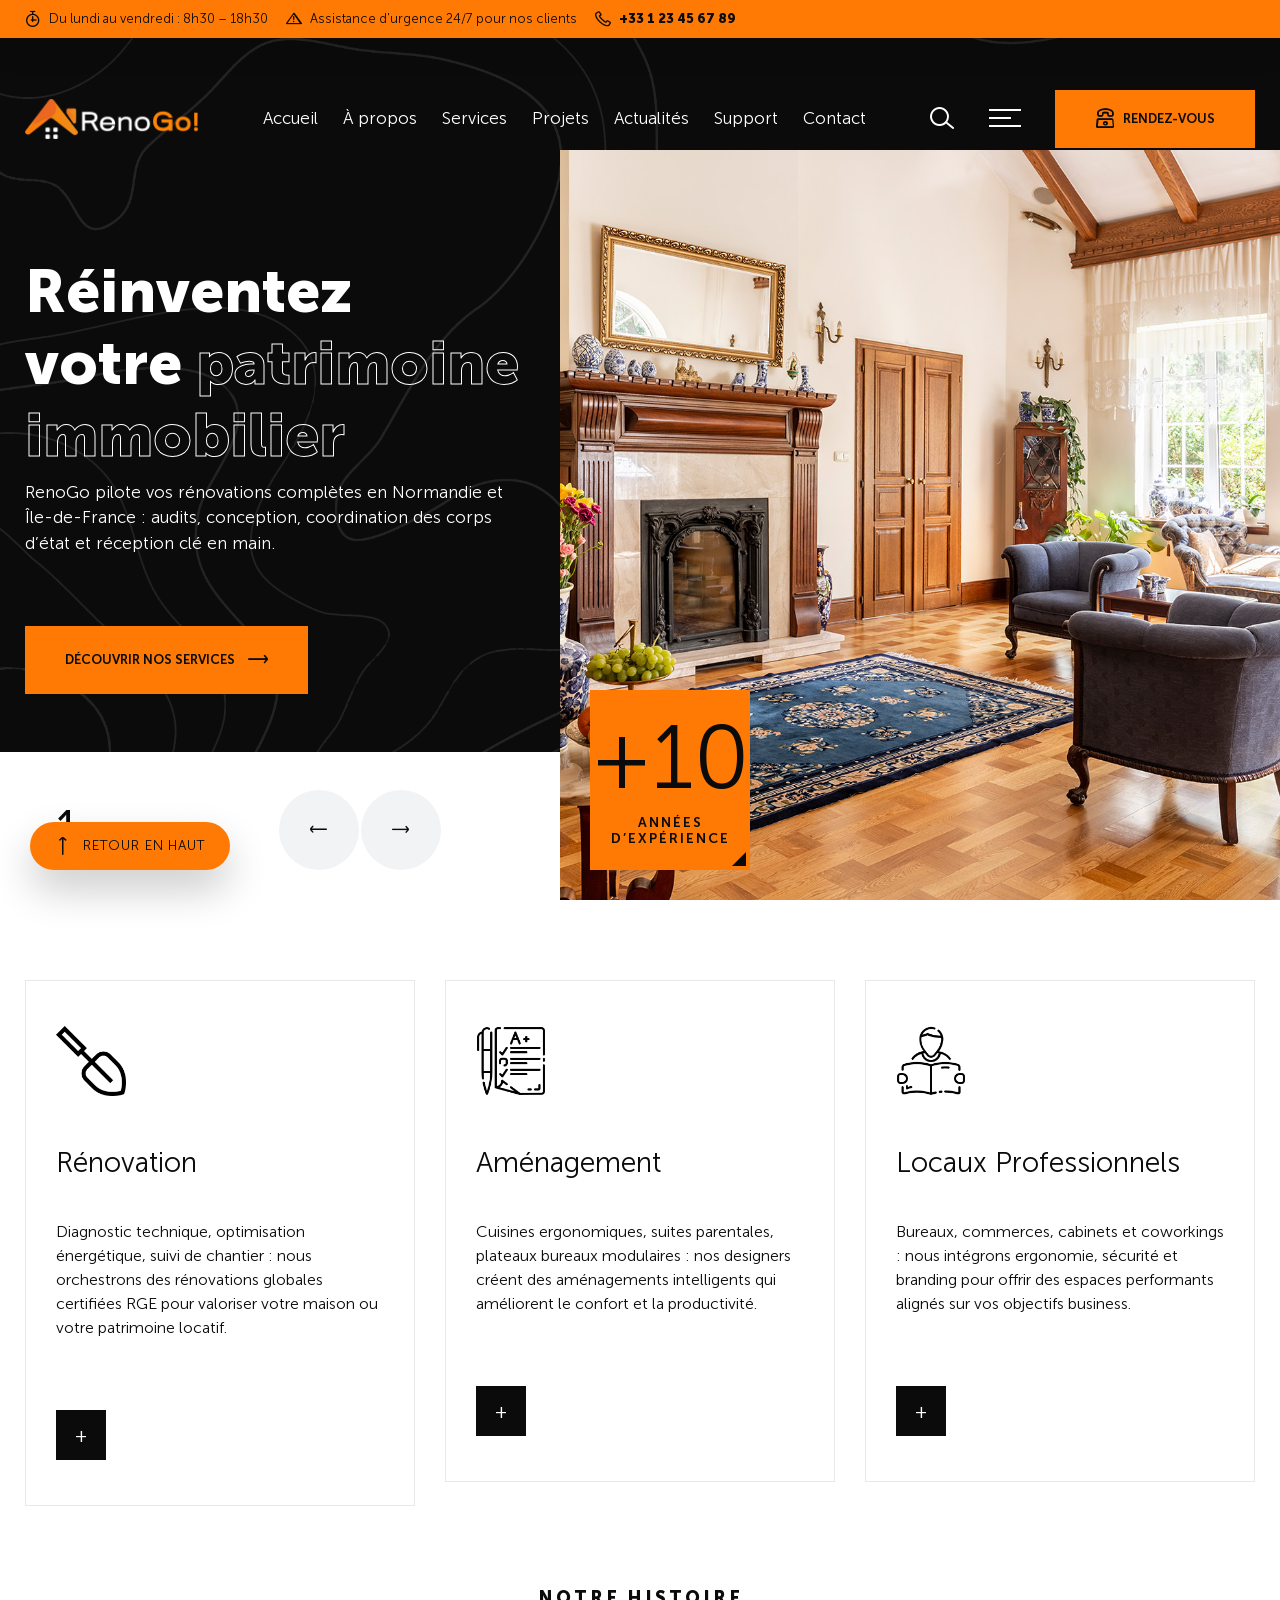
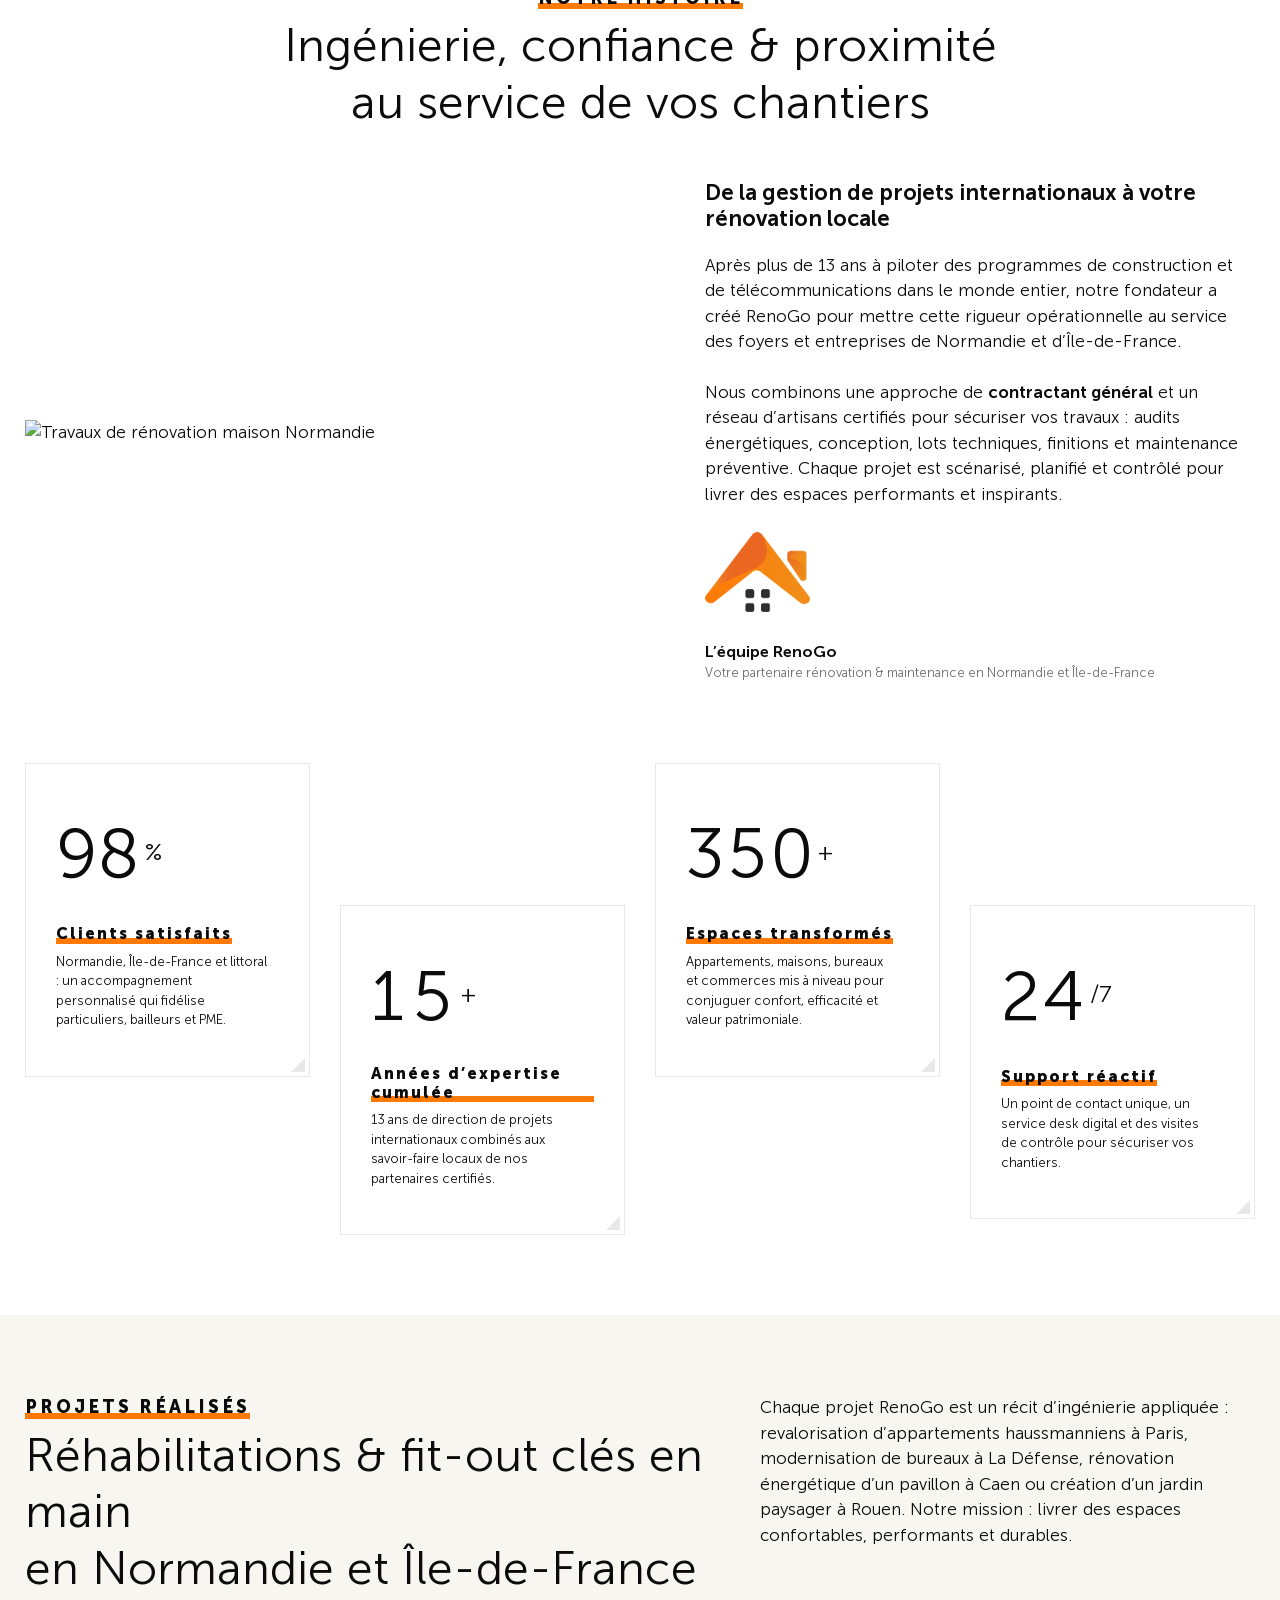
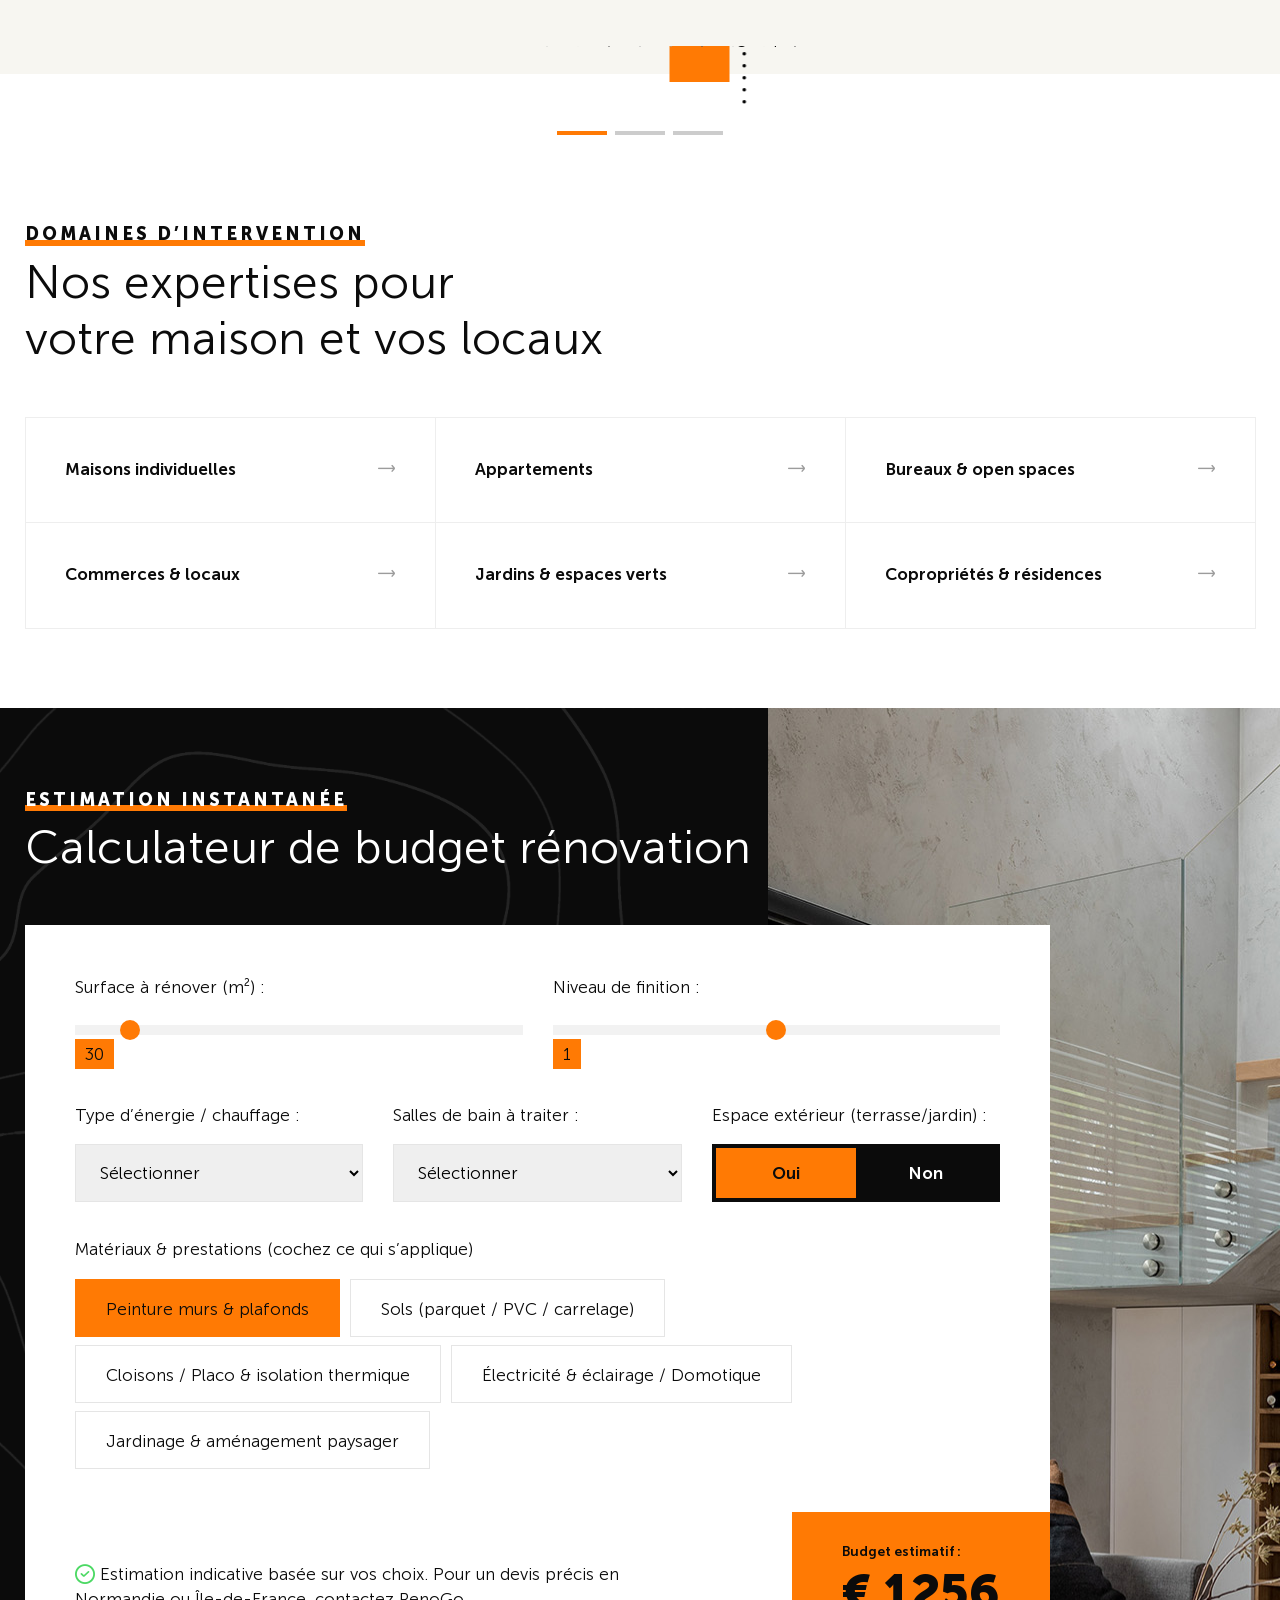
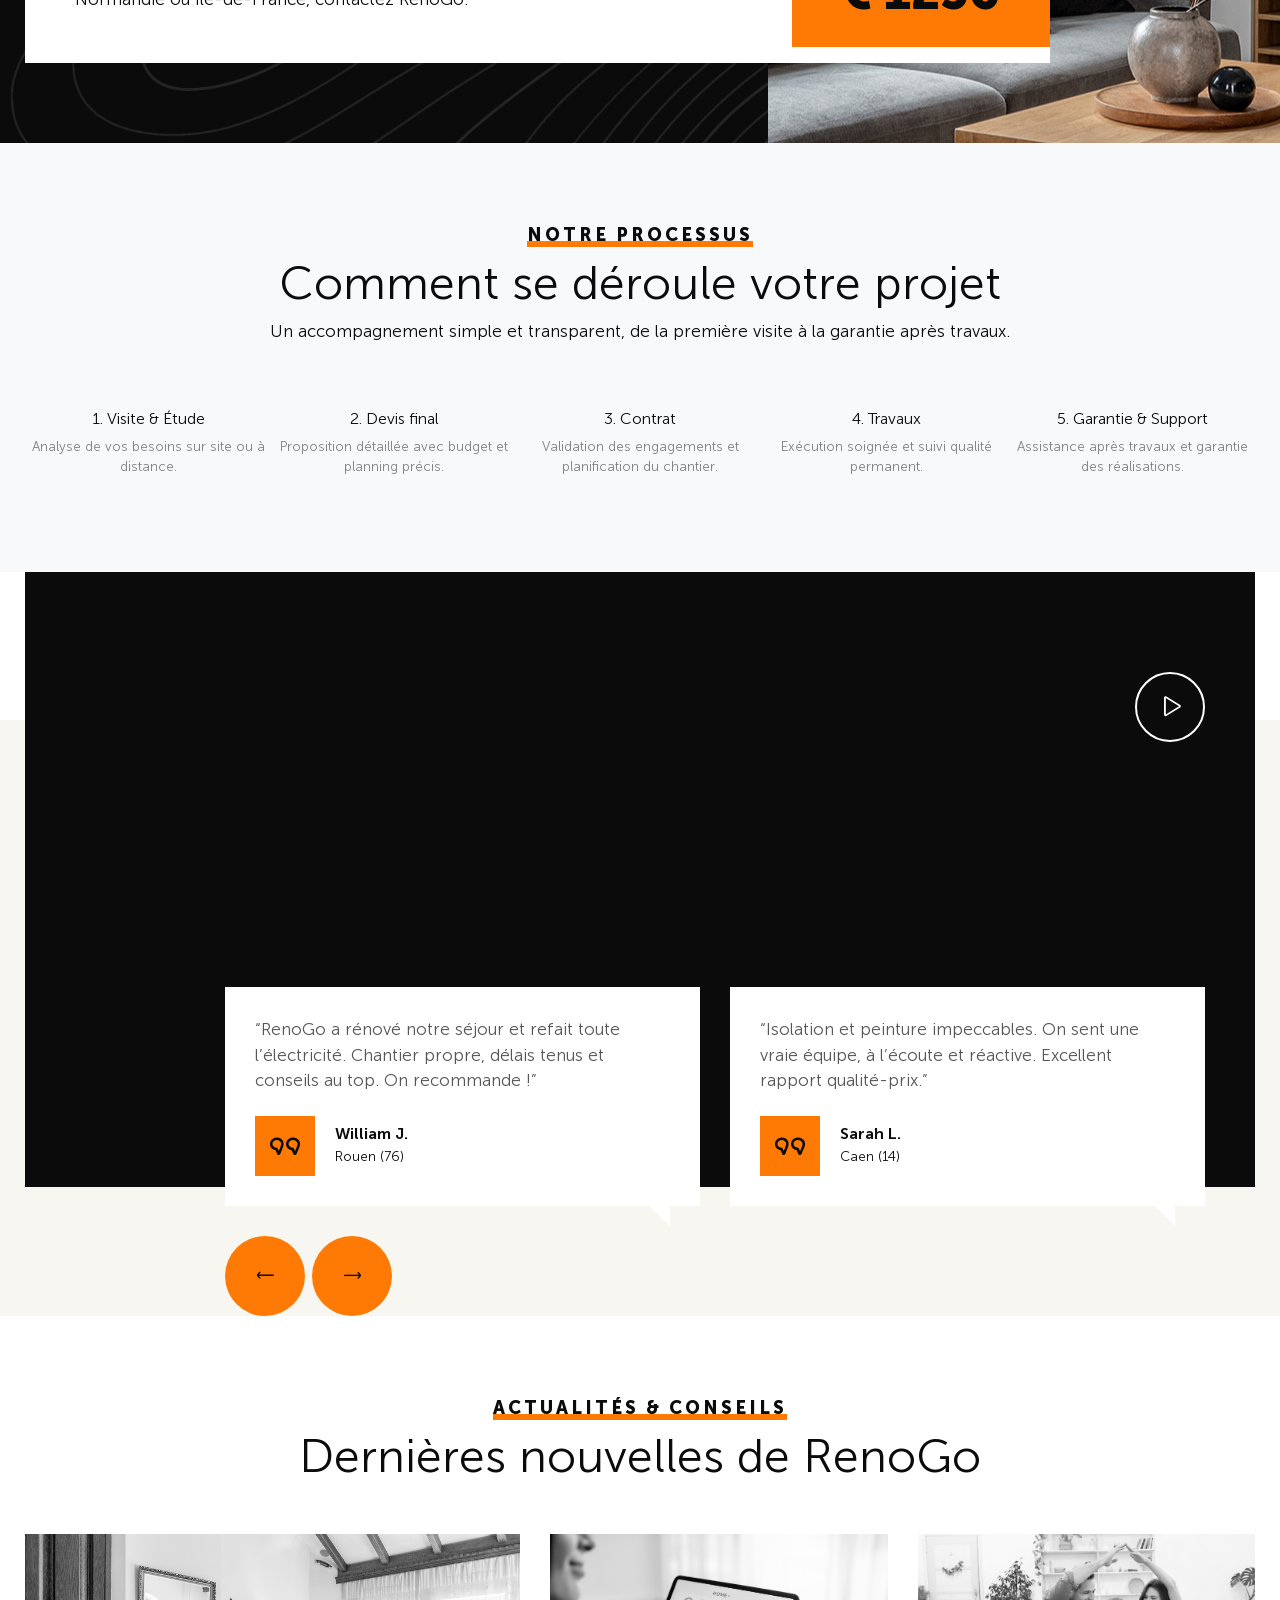
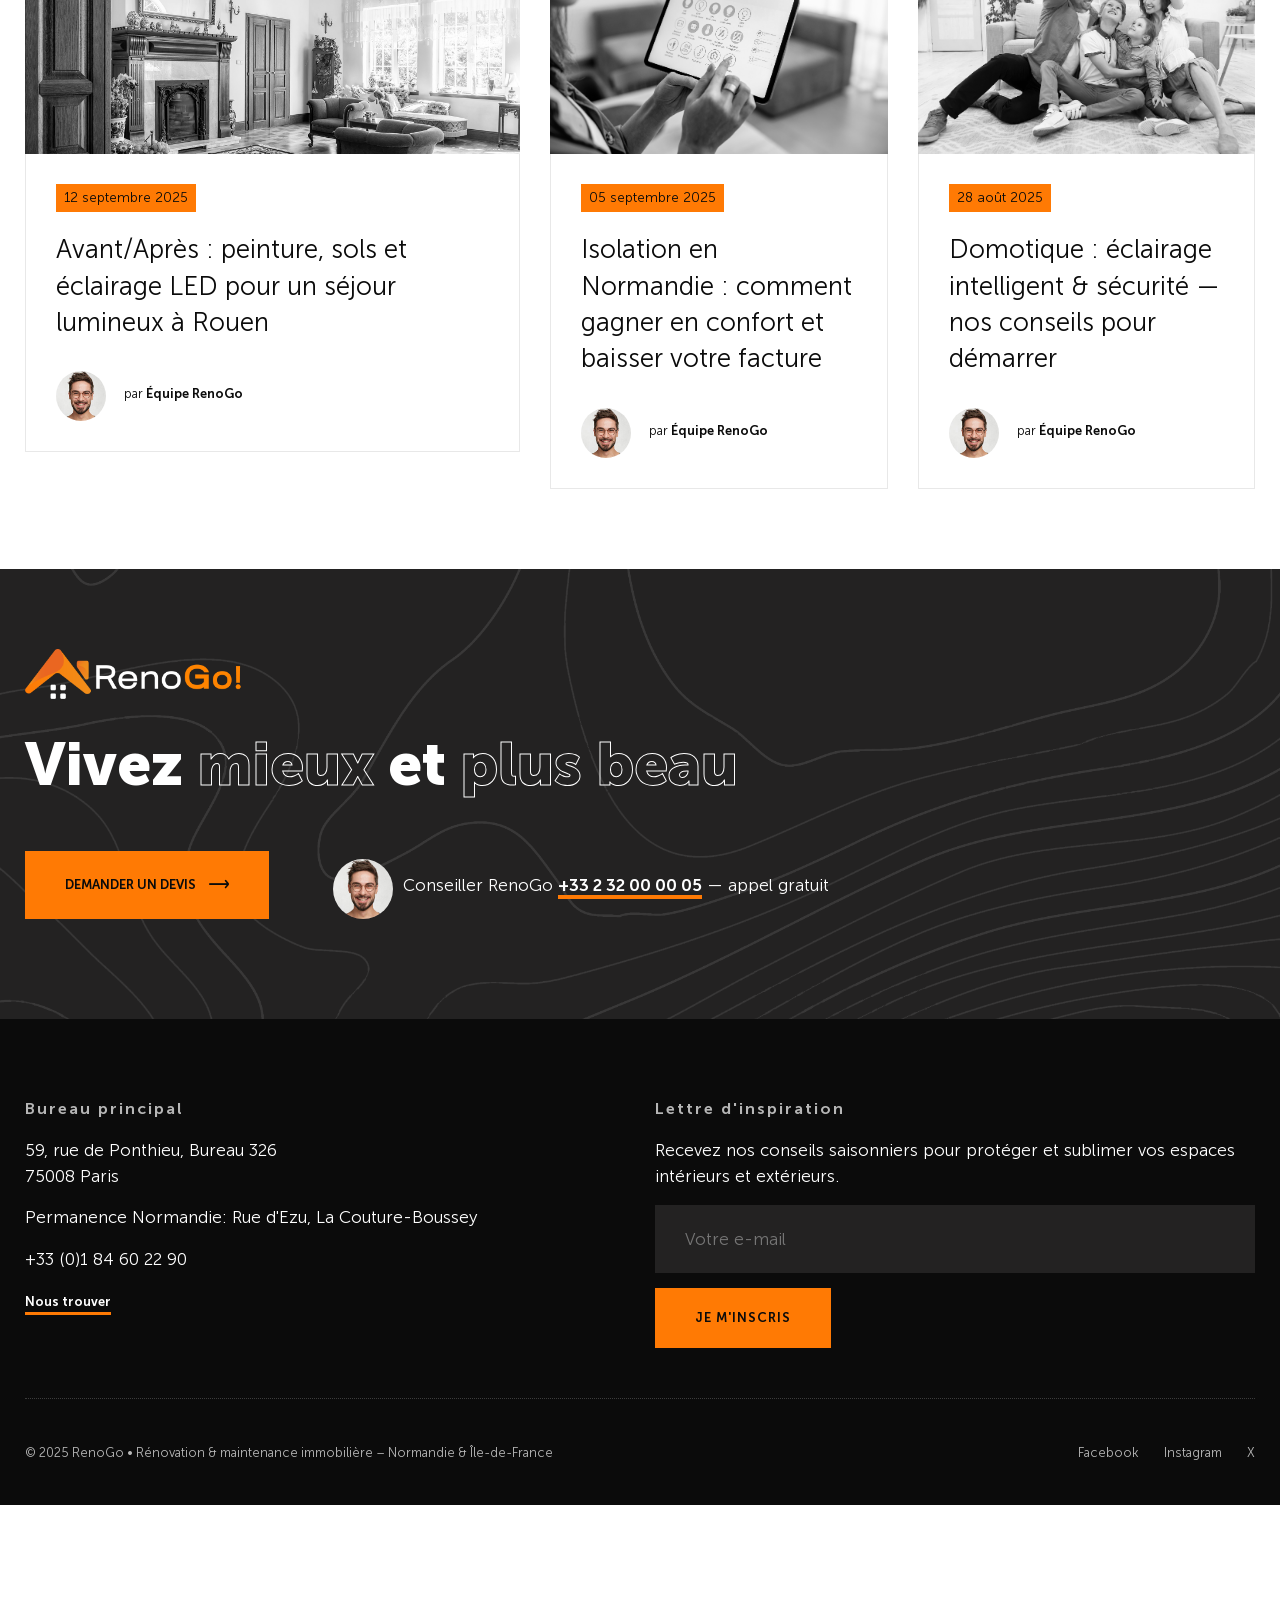
==== commit b8a1dee3: "Adjust top bar layout to prevent overlap" ====
--- a/index.html
+++ b/index.html
@@ -317,33 +317,6 @@
       <div class="header-box"> <b>+10</b> <small>ANNÉES D’EXPÉRIENCE</small> </div>
     </div>
     <!-- end slider-main -->
-    <div class="accreditation-strip hero-badges" aria-label="Certifications et fédérations professionnelles reconnues">
-      <div class="accreditation-badge">
-        <figure>
-          <img src="images/badge-rge.svg" alt="Label RGE Qualibat détenu par RenoGo">
-        </figure>
-        <span>Travaux RGE Qualibat</span>
-      </div>
-      <div class="accreditation-badge">
-        <figure>
-          <img src="images/badge-handibat.svg" alt="Certification d’accessibilité Handibat">
-        </figure>
-        <span>Accessibilité Handibat</span>
-      </div>
-      <div class="accreditation-badge">
-        <figure>
-          <img src="images/badge-capeb.svg" alt="Adhésion CAPEB — artisans du bâtiment">
-        </figure>
-        <span>Réseau CAPEB</span>
-      </div>
-      <div class="accreditation-badge">
-        <figure>
-          <img src="images/badge-eco-artisan.svg" alt="Mention Éco Artisan pour la performance énergétique">
-        </figure>
-        <span>Mention Éco Artisan</span>
-      </div>
-    </div>
-    <!-- end accreditation-strip -->
   </div>
 </header>
 <!-- end slider -->
@@ -358,7 +331,7 @@
           <figure><img src="images/icon03.png" alt="Experts RenoGo rénovant un appartement en Normandie"></figure>
           <h3>Rénovation</h3>
           <small>Diagnostic technique, optimisation énergétique, suivi de chantier : nous orchestrons des rénovations globales certifiées RGE pour valoriser votre maison ou votre patrimoine locatif.</small>
-          <a href="services.html#renovation-energetique">+</a>
+          <a href="services.html#tab02">+</a>
         </div>
       </div>
 
@@ -368,7 +341,7 @@
           <figure><img src="images/icon05.png" alt="Aménagement intérieur RenoGo optimisant un espace de vie"></figure>
           <h3>Aménagement</h3>
           <small>Cuisines ergonomiques, suites parentales, plateaux bureaux modulaires : nos designers créent des aménagements intelligents qui améliorent le confort et la productivité.</small>
-          <a href="services.html#cuisine-sur-mesure">+</a>
+          <a href="services.html#tab05">+</a>
         </div>
       </div>
 
@@ -378,36 +351,10 @@
           <figure><img src="images/icon06.png" alt="Réaménagement de locaux professionnels par RenoGo"></figure>
           <h3>Locaux Professionnels</h3>
           <small>Bureaux, commerces, cabinets et coworkings : nous intégrons ergonomie, sécurité et branding pour offrir des espaces performants alignés sur vos objectifs business.</small>
-          <a href="services.html#fit-out-tertiaire">+</a>
-        </div>
-      </div>
-
-    </div>
-    <div class="accreditation-strip" aria-label="Certifications RenoGo au service de vos projets">
-      <div class="accreditation-badge">
-        <figure>
-          <img src="images/badge-rge.svg" alt="Label RGE Qualibat détenu par RenoGo">
-        </figure>
-        <span>Qualibat rénovation globale</span>
-      </div>
-      <div class="accreditation-badge">
-        <figure>
-          <img src="images/badge-handibat.svg" alt="Certification d’accessibilité Handibat">
-        </figure>
-        <span>Solutions Handibat</span>
-      </div>
-      <div class="accreditation-badge">
-        <figure>
-          <img src="images/badge-capeb.svg" alt="Adhésion CAPEB — artisans du bâtiment">
-        </figure>
-        <span>Artisans CAPEB</span>
-      </div>
-      <div class="accreditation-badge">
-        <figure>
-          <img src="images/badge-eco-artisan.svg" alt="Mention Éco Artisan pour la performance énergétique">
-        </figure>
-        <span>Performance Éco Artisan</span>
-      </div>
+          <a href="services.html#services-electricite">+</a>
+        </div>
+      </div>
+
     </div>
   </div>
 </section>
@@ -571,37 +518,37 @@
       </div>
 
       <div class="col-lg-4 col-md-6">
-        <a href="services.html#renovation-energetique" class="sector-box">
+        <a href="services.html#maisons" class="sector-box">
           <span>Maisons individuelles</span> <i class="lni lni-arrow-right"></i>
         </a>
       </div>
 
       <div class="col-lg-4 col-md-6">
-        <a href="services.html#salle-de-bains-pmr" class="sector-box">
+        <a href="services.html#appartements" class="sector-box">
           <span>Appartements</span> <i class="lni lni-arrow-right"></i>
         </a>
       </div>
 
       <div class="col-lg-4 col-md-6">
-        <a href="services.html#fit-out-tertiaire" class="sector-box">
+        <a href="services.html#bureaux" class="sector-box">
           <span>Bureaux & open spaces</span> <i class="lni lni-arrow-right"></i>
         </a>
       </div>
 
       <div class="col-lg-4 col-md-6">
-        <a href="services.html#fit-out-tertiaire" class="sector-box">
+        <a href="services.html#commerces" class="sector-box">
           <span>Commerces & locaux</span> <i class="lni lni-arrow-right"></i>
         </a>
       </div>
 
       <div class="col-lg-4 col-md-6">
-        <a href="services.html#tab01" class="sector-box">
+        <a href="services.html#jardins" class="sector-box">
           <span>Jardins & espaces verts</span> <i class="lni lni-arrow-right"></i>
         </a>
       </div>
 
       <div class="col-lg-4 col-md-6">
-        <a href="services.html#accompagnement-renogo" class="sector-box">
+        <a href="services.html#coproprietes" class="sector-box">
           <span>Copropriétés & résidences</span> <i class="lni lni-arrow-right"></i>
         </a>
       </div>
--- a/css/style.css
+++ b/css/style.css
@@ -688,7 +688,7 @@
 }
 .top-bar .contact-info {
   width: 100%;
-  justify-content: space-between;
+  justify-content: flex-start;
 }
 .contact-info {
   display: flex;
@@ -1092,48 +1092,6 @@
 }
 .slider .slider-content .controls .button-next:hover {
   background: #ff7a04;
-}
-
-/* ACCREDITATION STRIP */
-.accreditation-strip {
-  width: 100%;
-  display: flex;
-  flex-wrap: wrap;
-  align-items: center;
-  gap: 30px;
-  padding: 26px 36px;
-  border: 2px solid #e8e8e8;
-  border-radius: 24px;
-  background: #ffffff;
-}
-
-.accreditation-badge {
-  display: flex;
-  align-items: center;
-  gap: 16px;
-}
-
-.accreditation-badge figure {
-  margin: 0;
-  width: 92px;
-}
-
-.accreditation-badge figure img {
-  display: block;
-  width: 100%;
-  height: auto;
-}
-
-.accreditation-badge span {
-  font-size: 13px;
-  font-weight: 600;
-  letter-spacing: 1px;
-  text-transform: uppercase;
-}
-
-.hero-badges {
-  margin-top: 60px;
-  background: rgba(255, 255, 255, 0.9);
 }
 .slider .slider-main {
   width: calc(50vw + 80px);
@@ -3602,15 +3560,6 @@
   .footer-bar h2 {
     padding: 0;
   }
-
-  .accreditation-strip {
-    gap: 24px;
-    padding: 24px 28px;
-  }
-
-  .accreditation-badge {
-    flex: 1 1 calc(50% - 24px);
-  }
 }
 /* RESPONSIVE TABLET  */
 @media only screen and (max-width: 991px), only screen and (max-device-width: 991px) {
@@ -3706,16 +3655,6 @@
 
   .navbar .site-menu {
     display: none;
-  }
-
-  .accreditation-strip {
-    justify-content: center;
-    padding: 24px;
-  }
-
-  .accreditation-badge {
-    flex: 1 1 calc(50% - 30px);
-    max-width: 320px;
   }
 
   .navbar .navbar-button span {
@@ -3907,22 +3846,6 @@
   .icon-content {
     width: 100%;
     margin: 15px 0;
-  }
-
-  .accreditation-strip {
-    padding: 22px;
-    gap: 18px;
-  }
-
-  .accreditation-badge {
-    flex: 1 1 100%;
-    justify-content: center;
-    text-align: center;
-  }
-
-  .accreditation-badge span {
-    font-size: 12px;
-    letter-spacing: 0.5px;
   }
 
   .icon-content small {
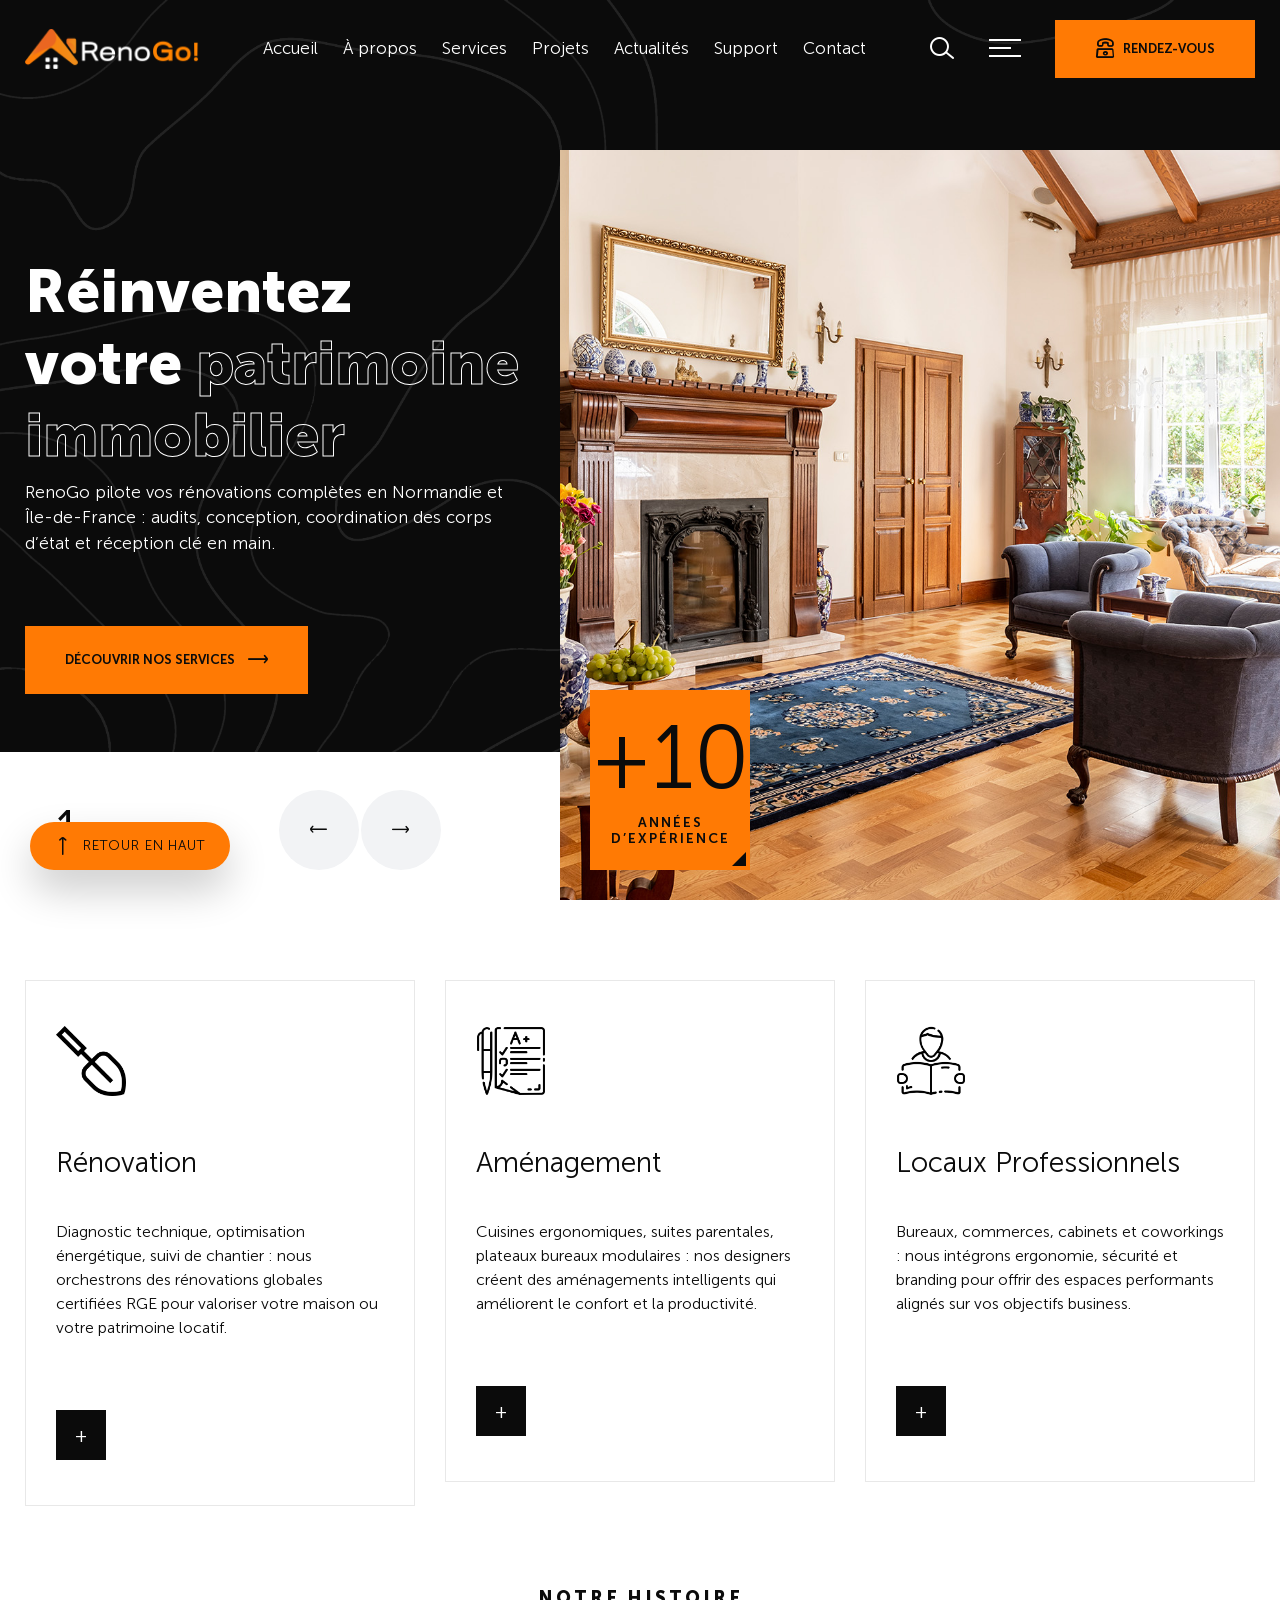
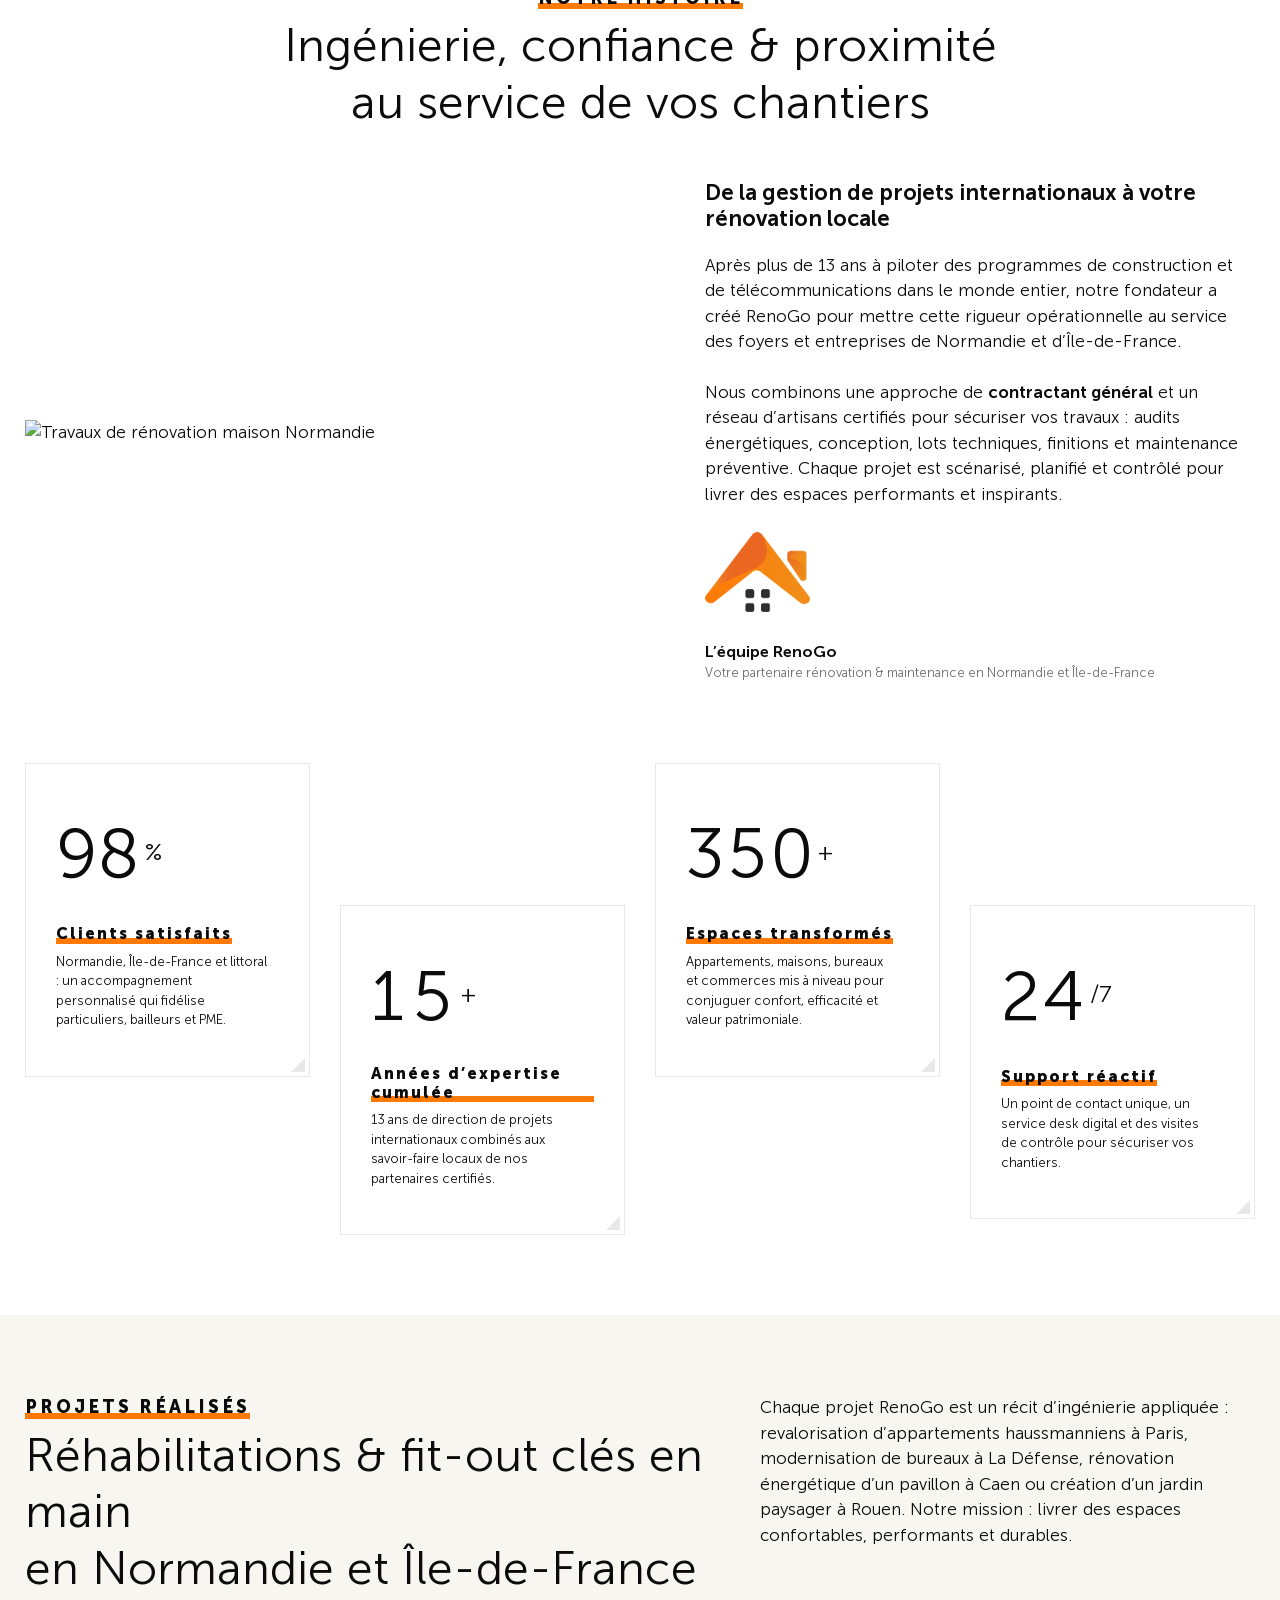
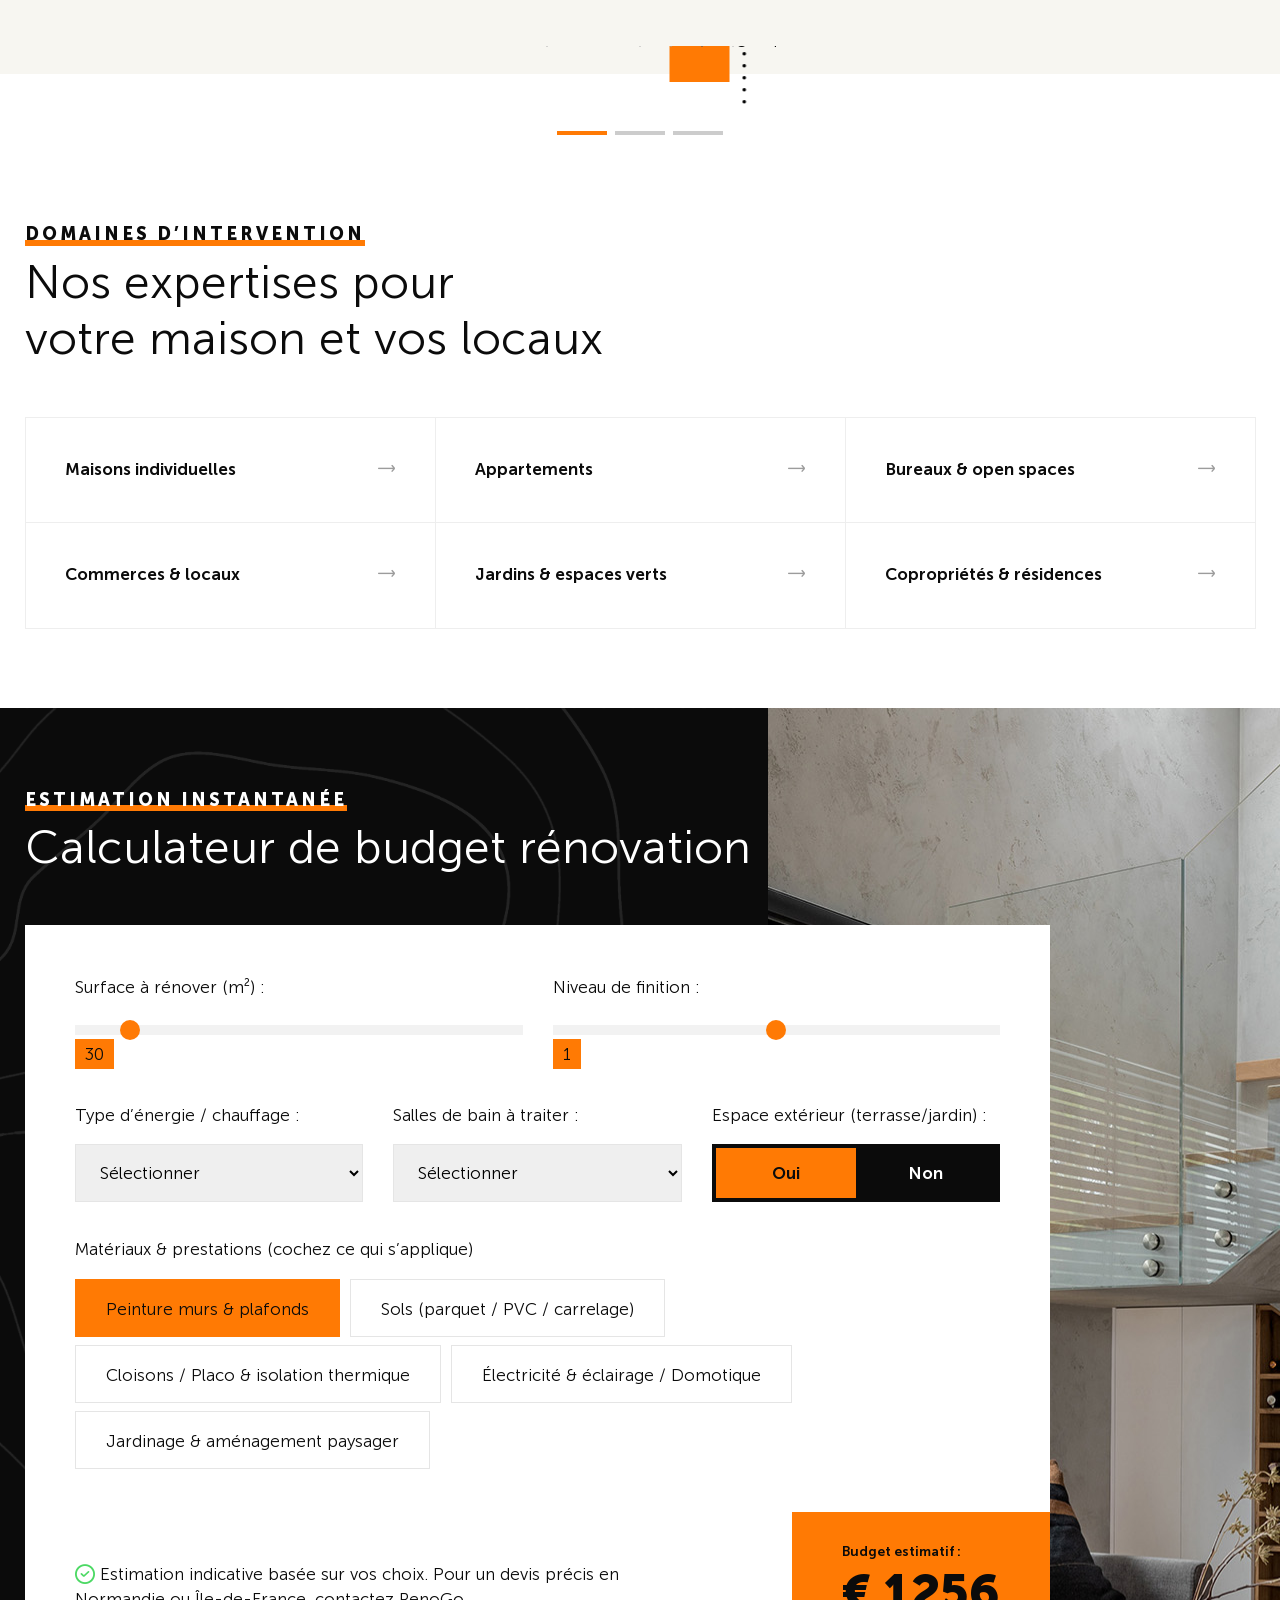
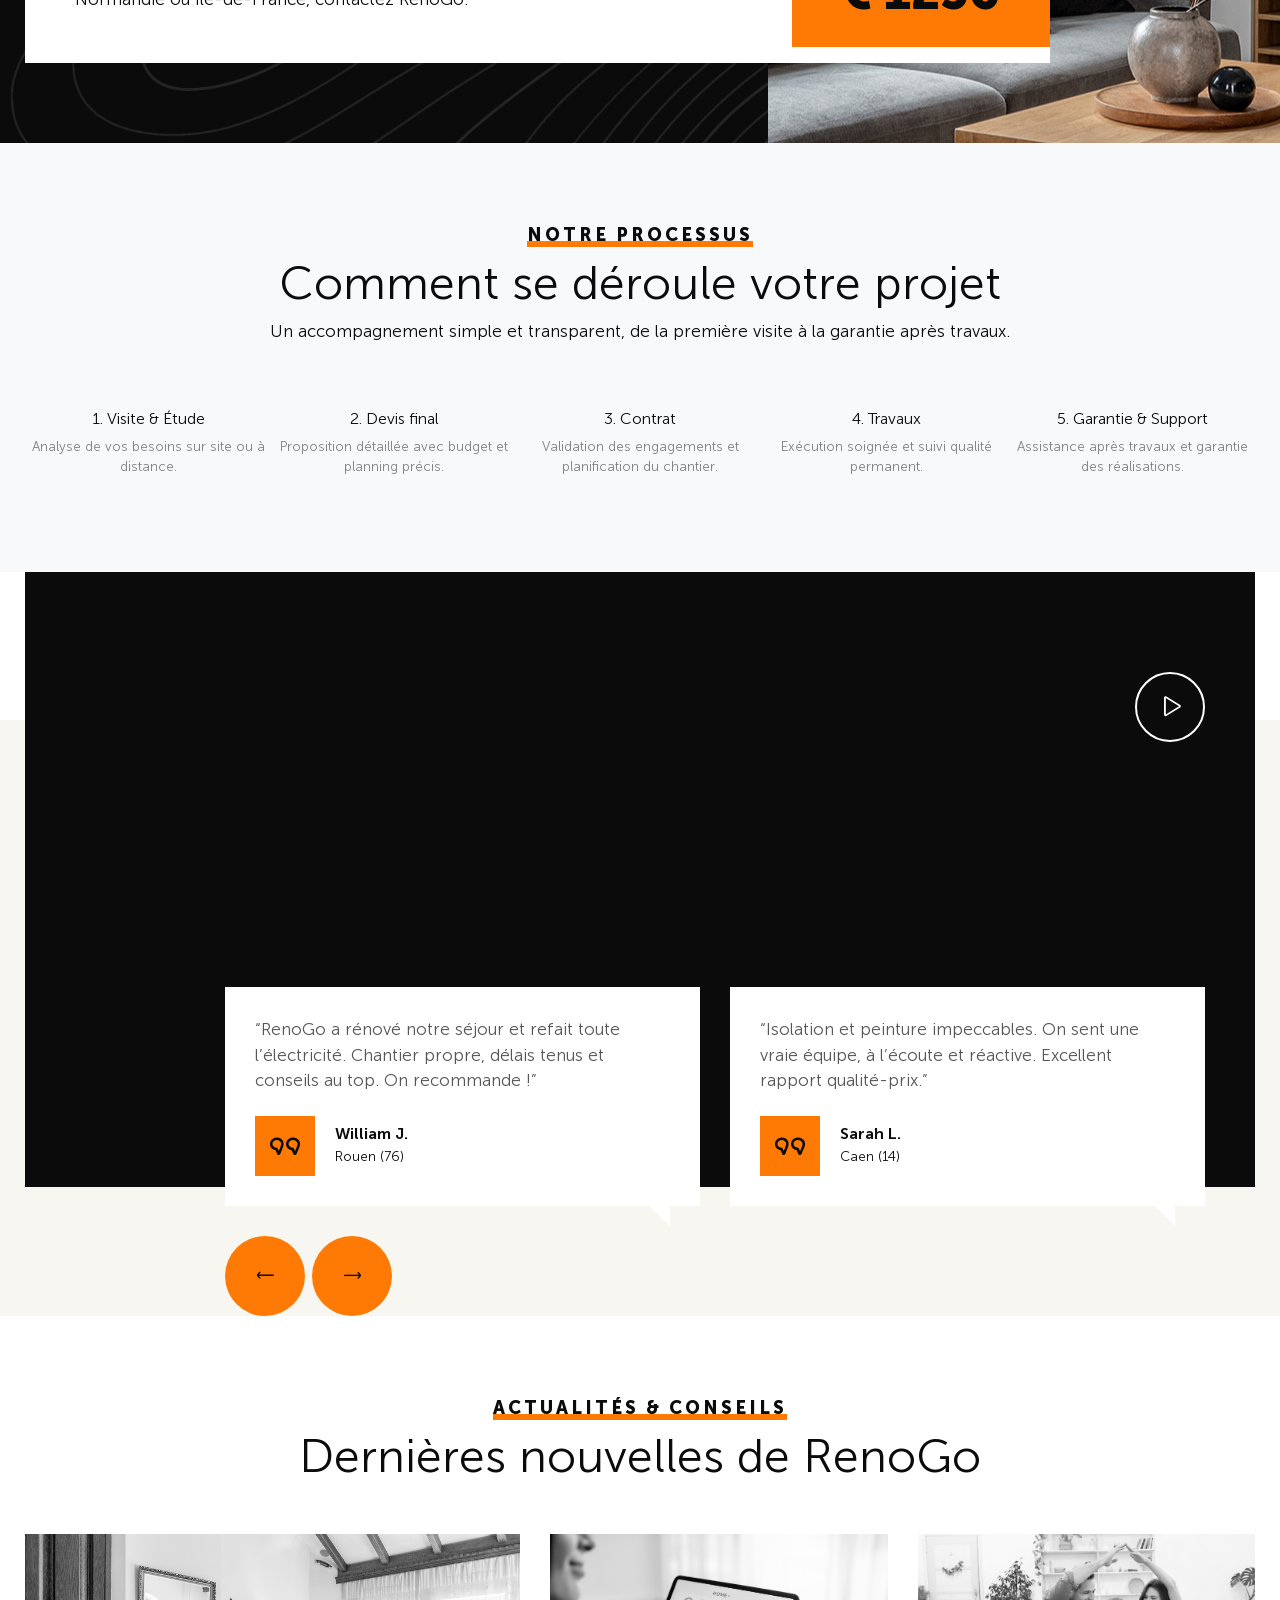
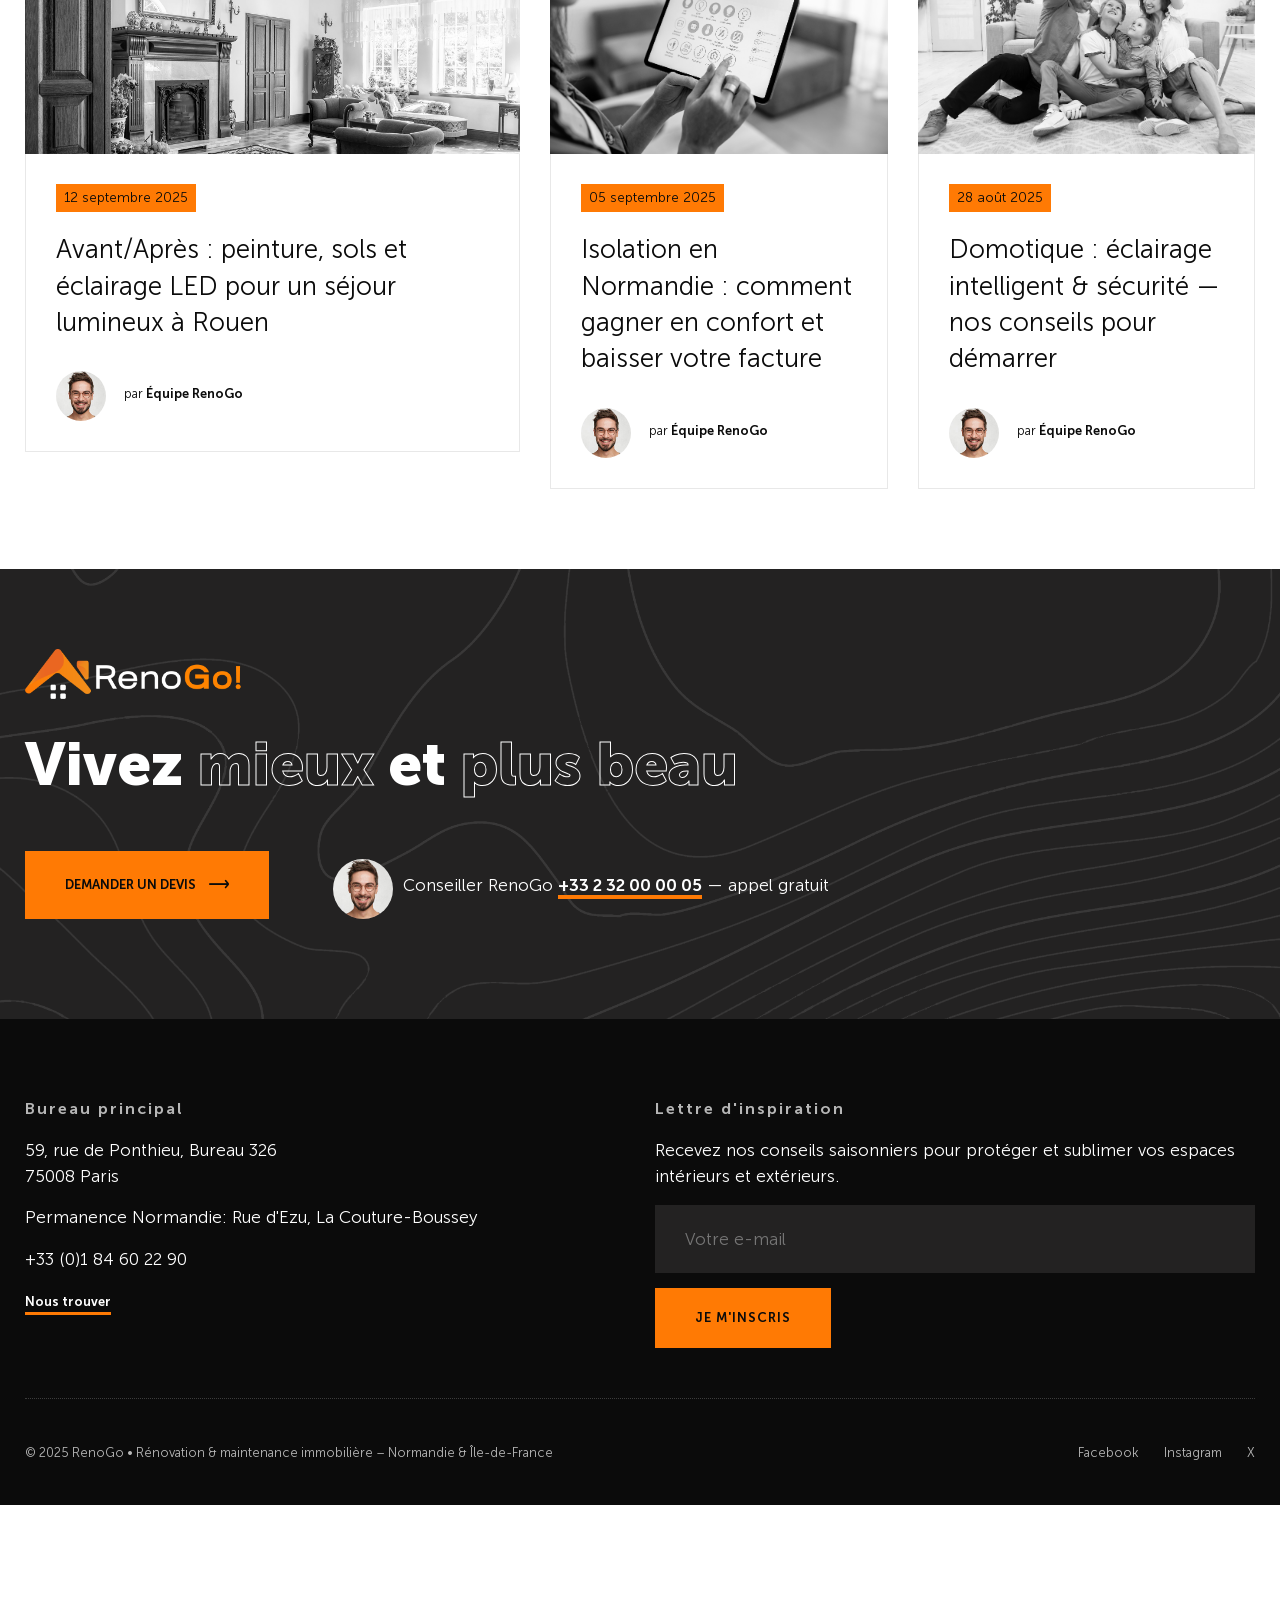
==== commit 7dfab46d: "Rollback site to 2025-10-03 state" ====
--- a/index.html
+++ b/index.html
@@ -187,20 +187,6 @@
           <li><a href="contact.html">Contact</a></li>
         </ul>
       </nav>
-      <div class="contact-info contact-info--drawer" role="region" aria-label="Informations de contact RenoGo">
-        <div class="contact-info__item">
-          <i class="lni lni-timer" aria-hidden="true"></i>
-          <span>Du lundi au vendredi : 8h30 – 18h30</span>
-        </div>
-        <div class="contact-info__item">
-          <i class="lni lni-warning" aria-hidden="true"></i>
-          <span>Assistance d'urgence 24/7 pour nos clients</span>
-        </div>
-        <a href="tel:+33123456789" class="contact-info__item contact-info__link" aria-label="Appeler RenoGo au +33 1 23 45 67 89">
-          <i class="lni lni-phone" aria-hidden="true"></i>
-          <span>+33 1 23 45 67 89</span>
-        </a>
-      </div>
     </div>
     <!-- end show-mobile -->
 
@@ -211,22 +197,6 @@
 <!-- end side-widget -->
 
 
-<div class="top-bar" role="region" aria-label="Informations de contact RenoGo">
-  <div class="container contact-info">
-    <div class="contact-info__item">
-      <i class="lni lni-timer" aria-hidden="true"></i>
-      <span>Du lundi au vendredi : 8h30 – 18h30</span>
-    </div>
-    <div class="contact-info__item">
-      <i class="lni lni-warning" aria-hidden="true"></i>
-      <span>Assistance d'urgence 24/7 pour nos clients</span>
-    </div>
-    <a href="tel:+33123456789" class="contact-info__item contact-info__link" aria-label="Appeler RenoGo au +33 1 23 45 67 89">
-      <i class="lni lni-phone" aria-hidden="true"></i>
-      <span>+33 1 23 45 67 89</span>
-    </a>
-  </div>
-</div>
 <!-- ===== NAVBAR (desktop / tablet) ===== -->
 <nav class="navbar">
   <div class="container">
--- a/css/style.css
+++ b/css/style.css
@@ -672,81 +672,6 @@
   width: 100%;
 }
 
-/* TOP BAR */
-.top-bar {
-  width: 100%;
-  position: fixed;
-  left: 0;
-  top: 0;
-  z-index: 5;
-  background: #ff7a04;
-  color: #0b0b0b;
-  font-size: 13px;
-  line-height: 1.4;
-  padding: 10px 0;
-  box-shadow: 0 12px 30px rgba(0, 0, 0, 0.08);
-}
-.top-bar .contact-info {
-  width: 100%;
-  justify-content: flex-start;
-}
-.contact-info {
-  display: flex;
-  flex-wrap: wrap;
-  align-items: center;
-  gap: 18px;
-}
-.contact-info__item {
-  display: inline-flex;
-  align-items: center;
-  gap: 8px;
-}
-.contact-info i {
-  font-size: 16px;
-}
-.contact-info__link {
-  font-weight: 700;
-  text-decoration: none;
-}
-.contact-info__link:hover,
-.contact-info__link:focus {
-  text-decoration: none;
-}
-.contact-info__link:focus-visible {
-  outline: 2px solid #0b0b0b;
-  outline-offset: 2px;
-}
-.top-bar .contact-info__item,
-.top-bar .contact-info__link {
-  color: #0b0b0b;
-}
-.top-bar .contact-info__link {
-  white-space: nowrap;
-}
-.top-bar .contact-info i {
-  color: #0b0b0b;
-}
-.contact-info--drawer {
-  width: 100%;
-  display: flex;
-  flex-direction: column;
-  align-items: flex-start;
-  gap: 12px;
-  margin-top: 20px;
-  padding-top: 20px;
-  border-top: 1px solid rgba(255, 255, 255, 0.2);
-  color: #fff;
-}
-.contact-info--drawer .contact-info__link {
-  color: #ff7a04;
-}
-.contact-info--drawer i {
-  color: #ff7a04;
-}
-.top-bar + .navbar {
-  --navbar-offset: 70px;
-}
-
 /* NAVBAR */
 .navbar {
   width: 100%;
@@ -755,7 +680,7 @@
   padding: 20px 0;
   position: fixed;
   left: 0;
-  top: var(--navbar-offset, 0);
+  top: 0;
   z-index: 4;
   transition: top ease 1s;
 }
@@ -763,7 +688,7 @@
   background: #0b0b0b;
 }
 .navbar.nav-down {
-  top: var(--navbar-offset, 0);
+  top: 0;
 }
 .navbar.nav-up {
   top: -100%;
@@ -3516,14 +3441,6 @@
 
 /* RESPONSIVE MEDIUM  */
 @media only screen and (max-width: 1199px), only screen and (max-device-width: 1199px) {
-  .top-bar .contact-info {
-    gap: 14px;
-  }
-
-  .top-bar + .navbar {
-    --navbar-offset: 80px;
-  }
-
   .navbar .navbar-button {
     padding: 0 15px;
     margin-left: 20px;
@@ -3563,24 +3480,6 @@
 }
 /* RESPONSIVE TABLET  */
 @media only screen and (max-width: 991px), only screen and (max-device-width: 991px) {
-  .top-bar {
-    padding: 14px 0;
-  }
-
-  .top-bar .contact-info {
-    flex-direction: column;
-    align-items: flex-start;
-    gap: 12px;
-  }
-
-  .top-bar + .navbar {
-    --navbar-offset: 112px;
-  }
-
-  .contact-info--drawer {
-    gap: 16px;
-  }
-
   .side-widget {
     box-shadow: none;
   }
@@ -3775,14 +3674,6 @@
 }
 /* RESPONSIVE MOBILE */
 @media only screen and (max-width: 767px), only screen and (max-device-width: 767px) {
-  .top-bar + .navbar {
-    --navbar-offset: 140px;
-  }
-
-  .contact-info--drawer {
-    gap: 18px;
-  }
-
   .side-widget {
     width: 240px;
   }
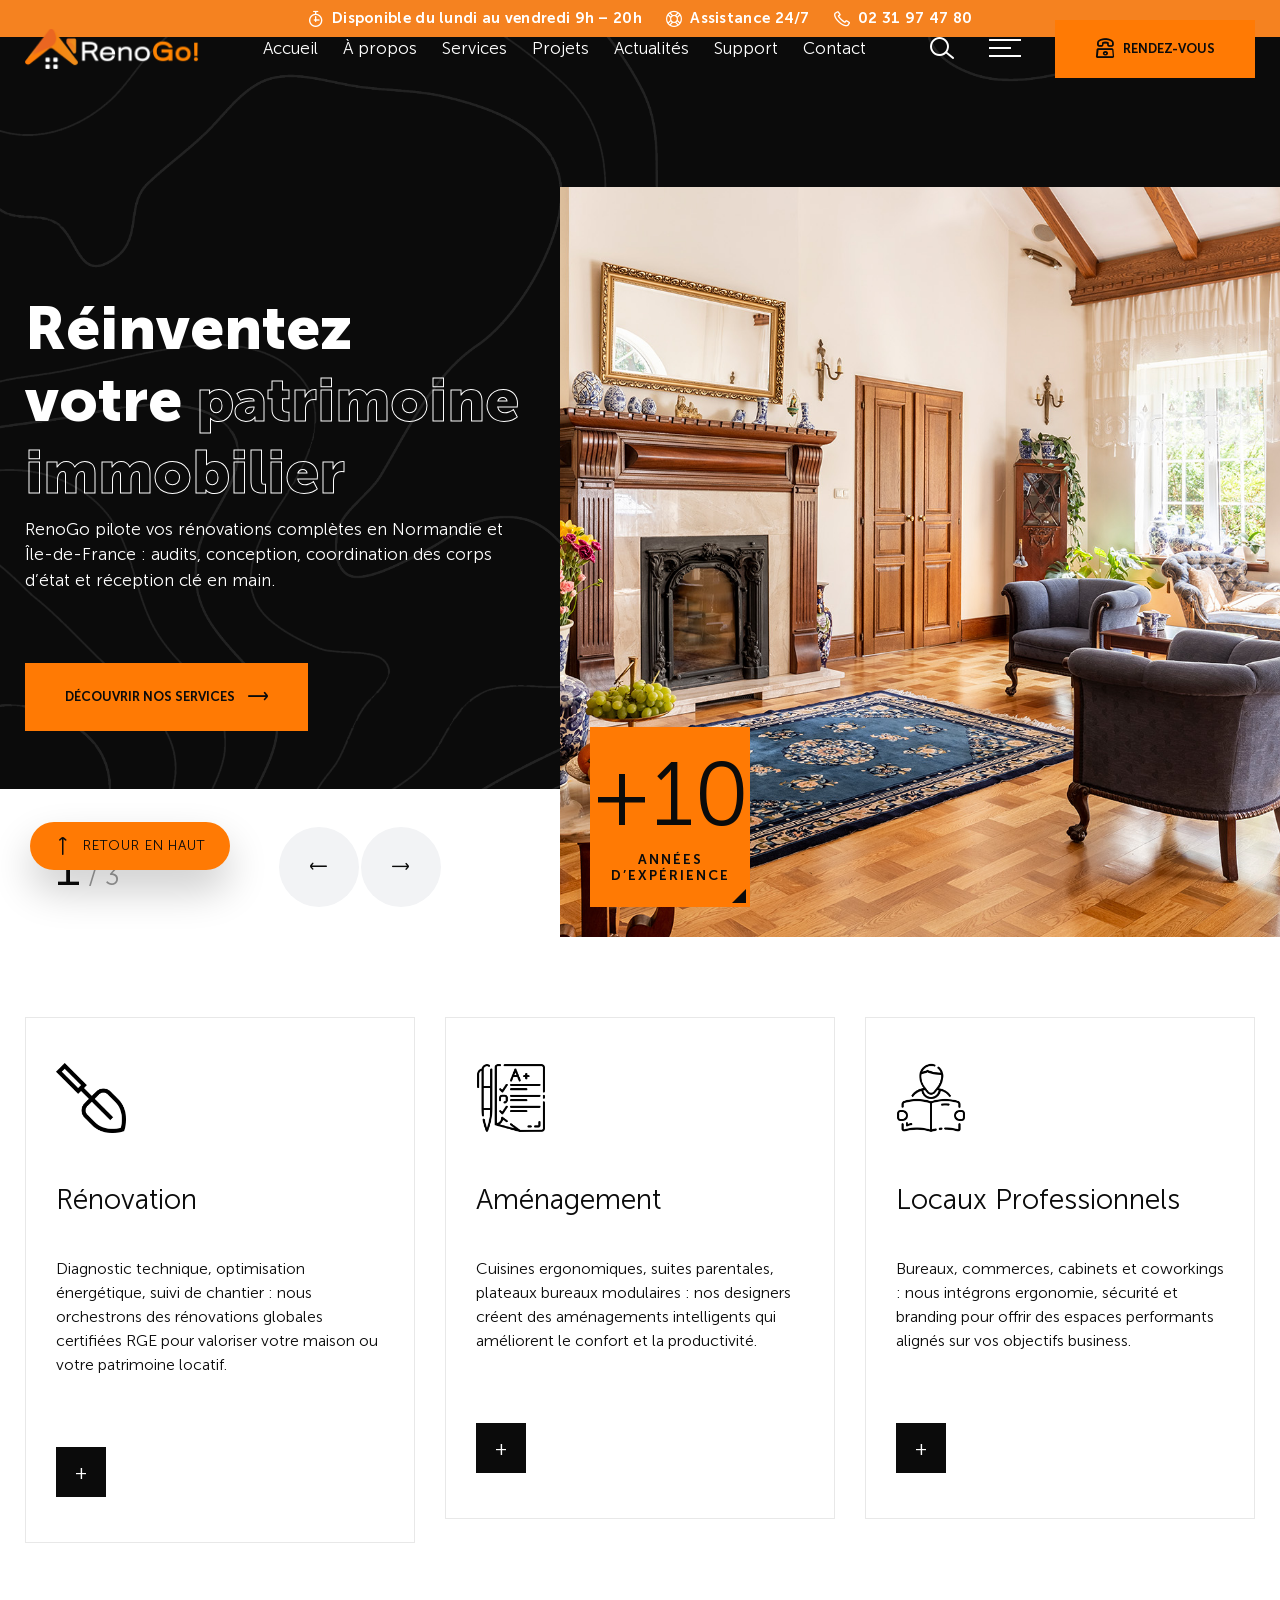
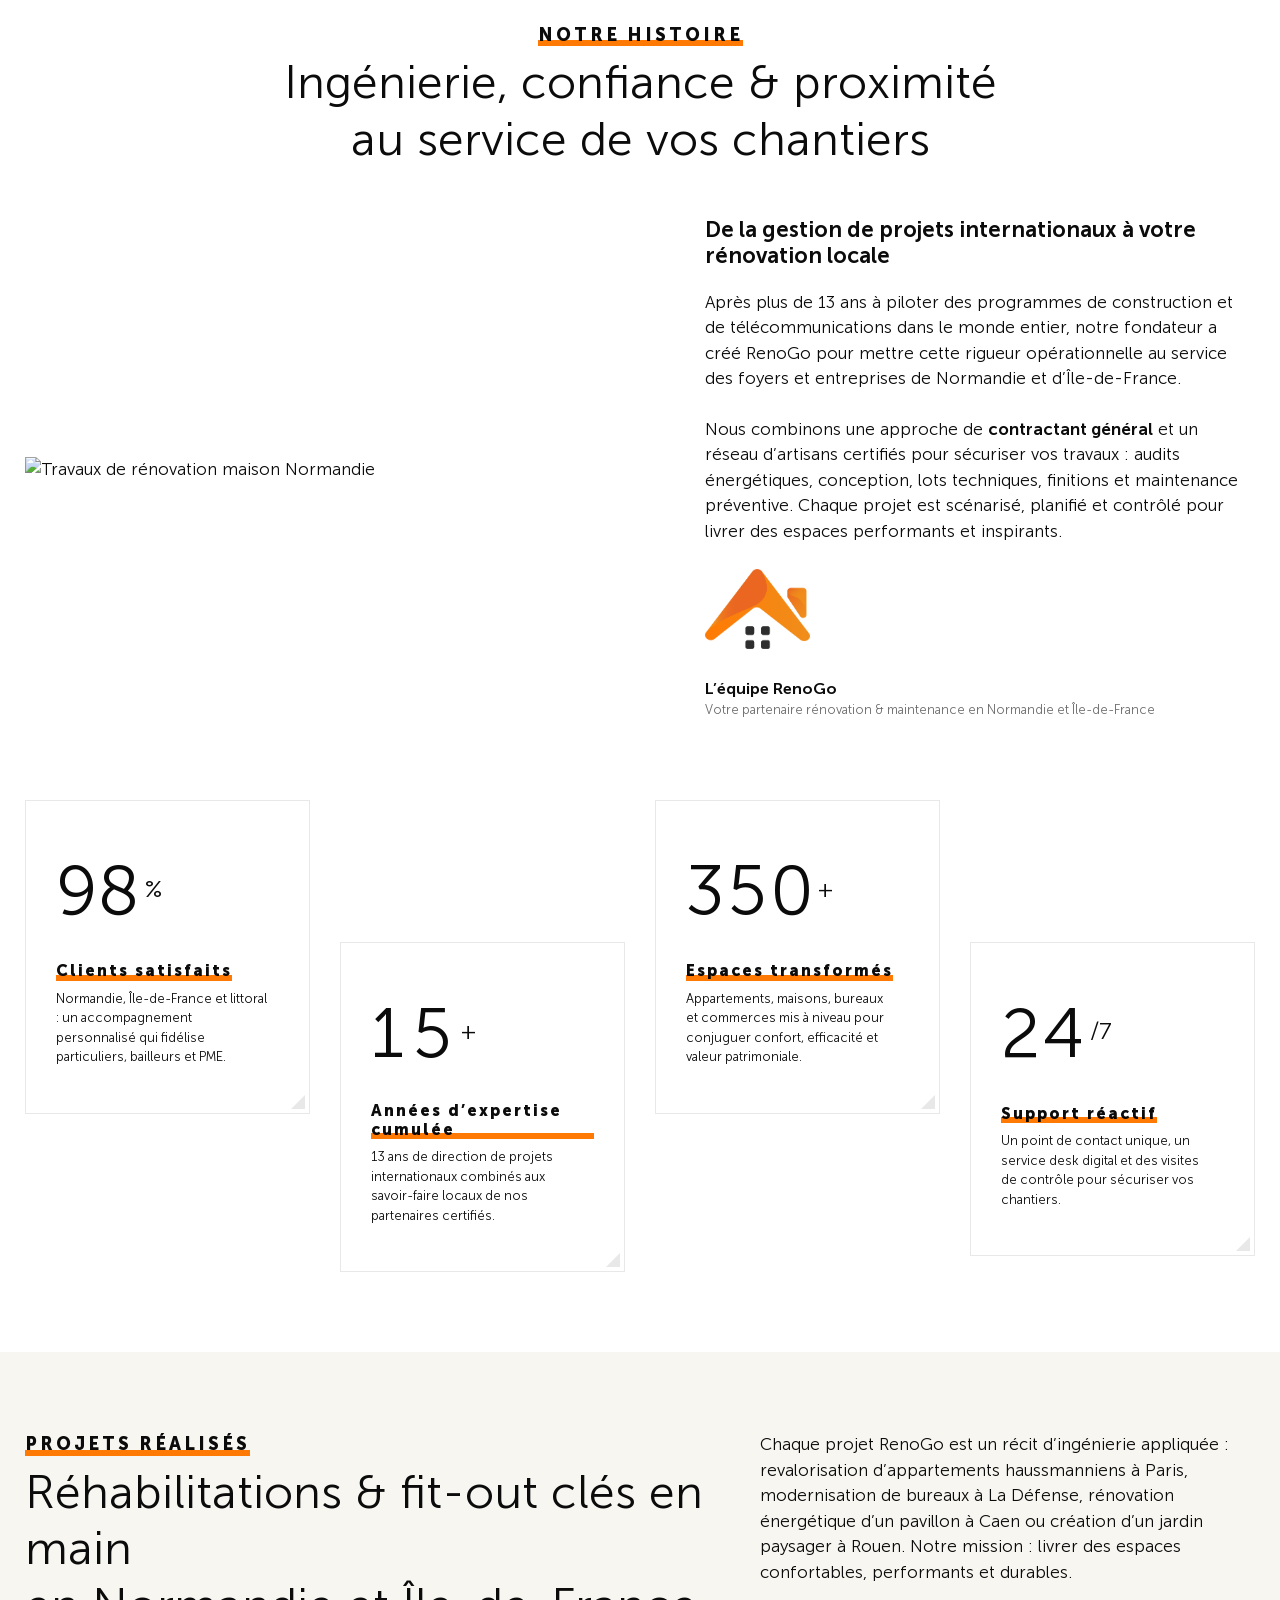
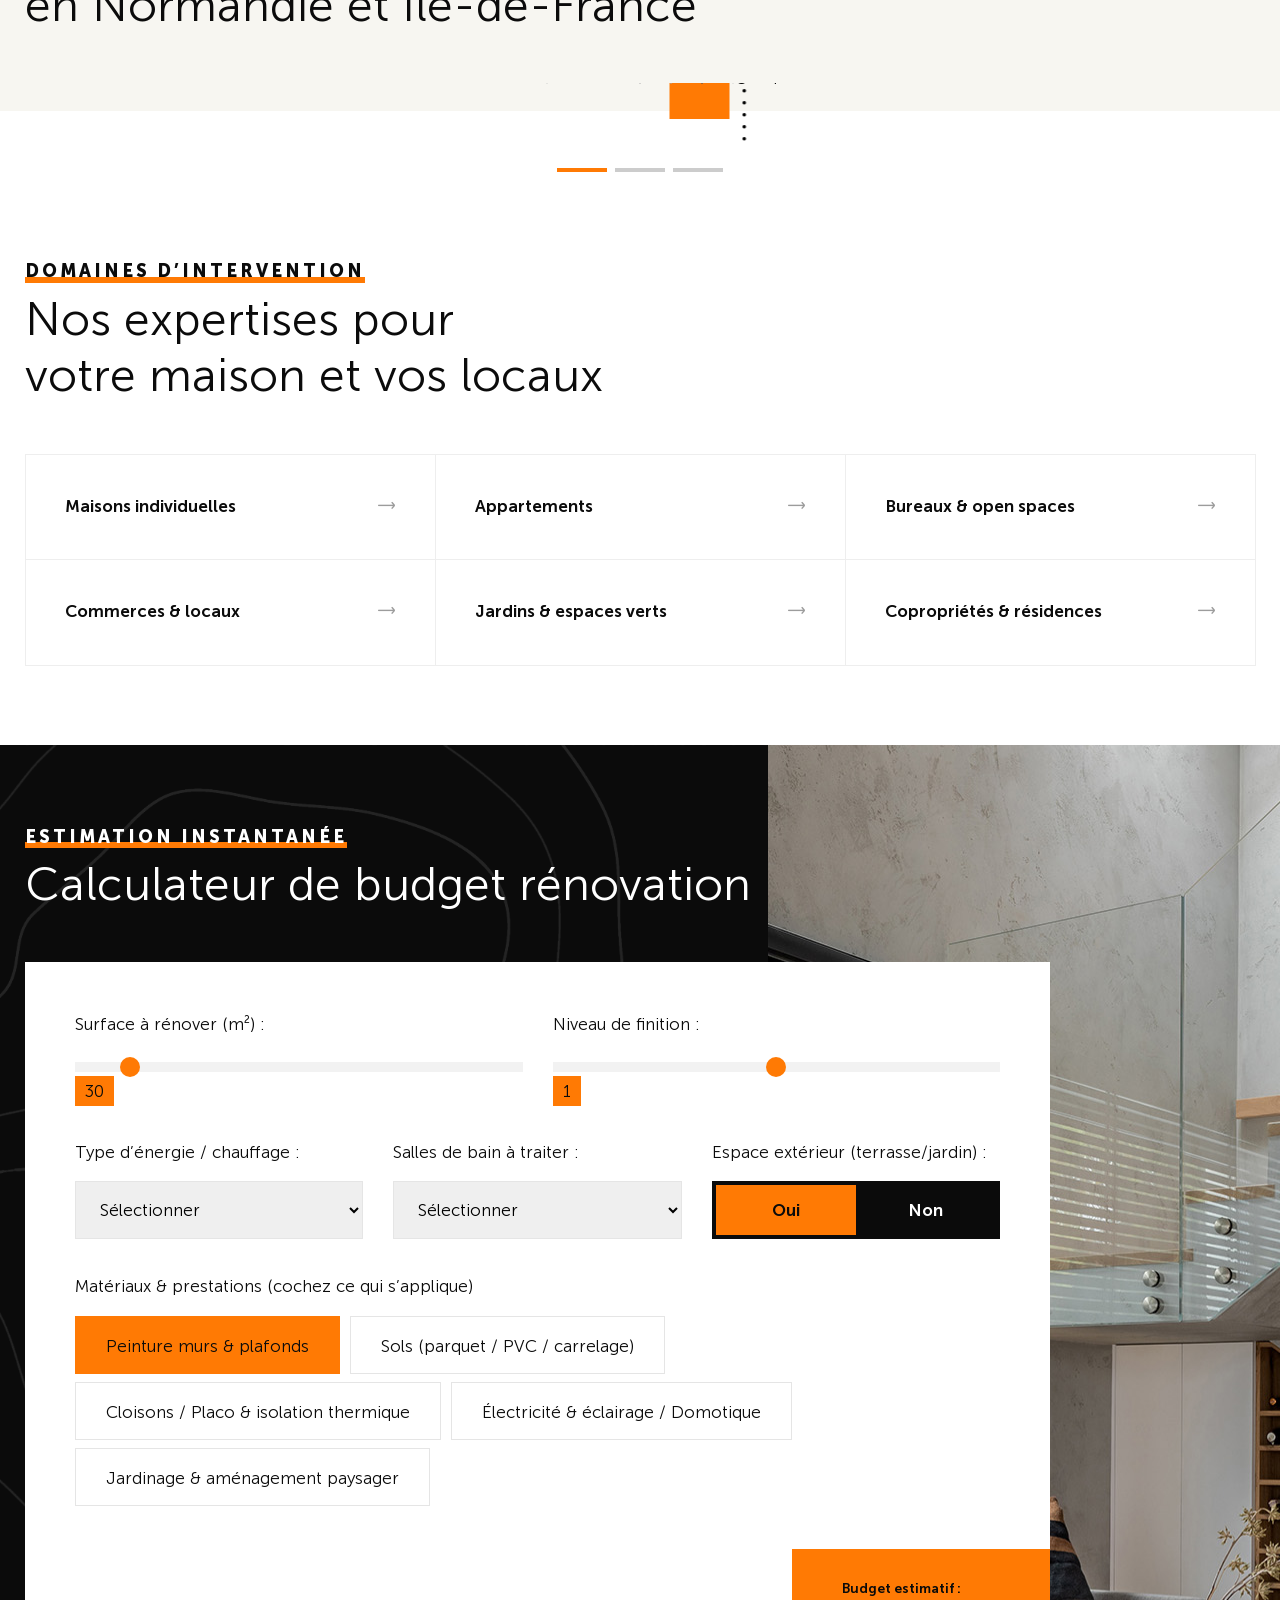
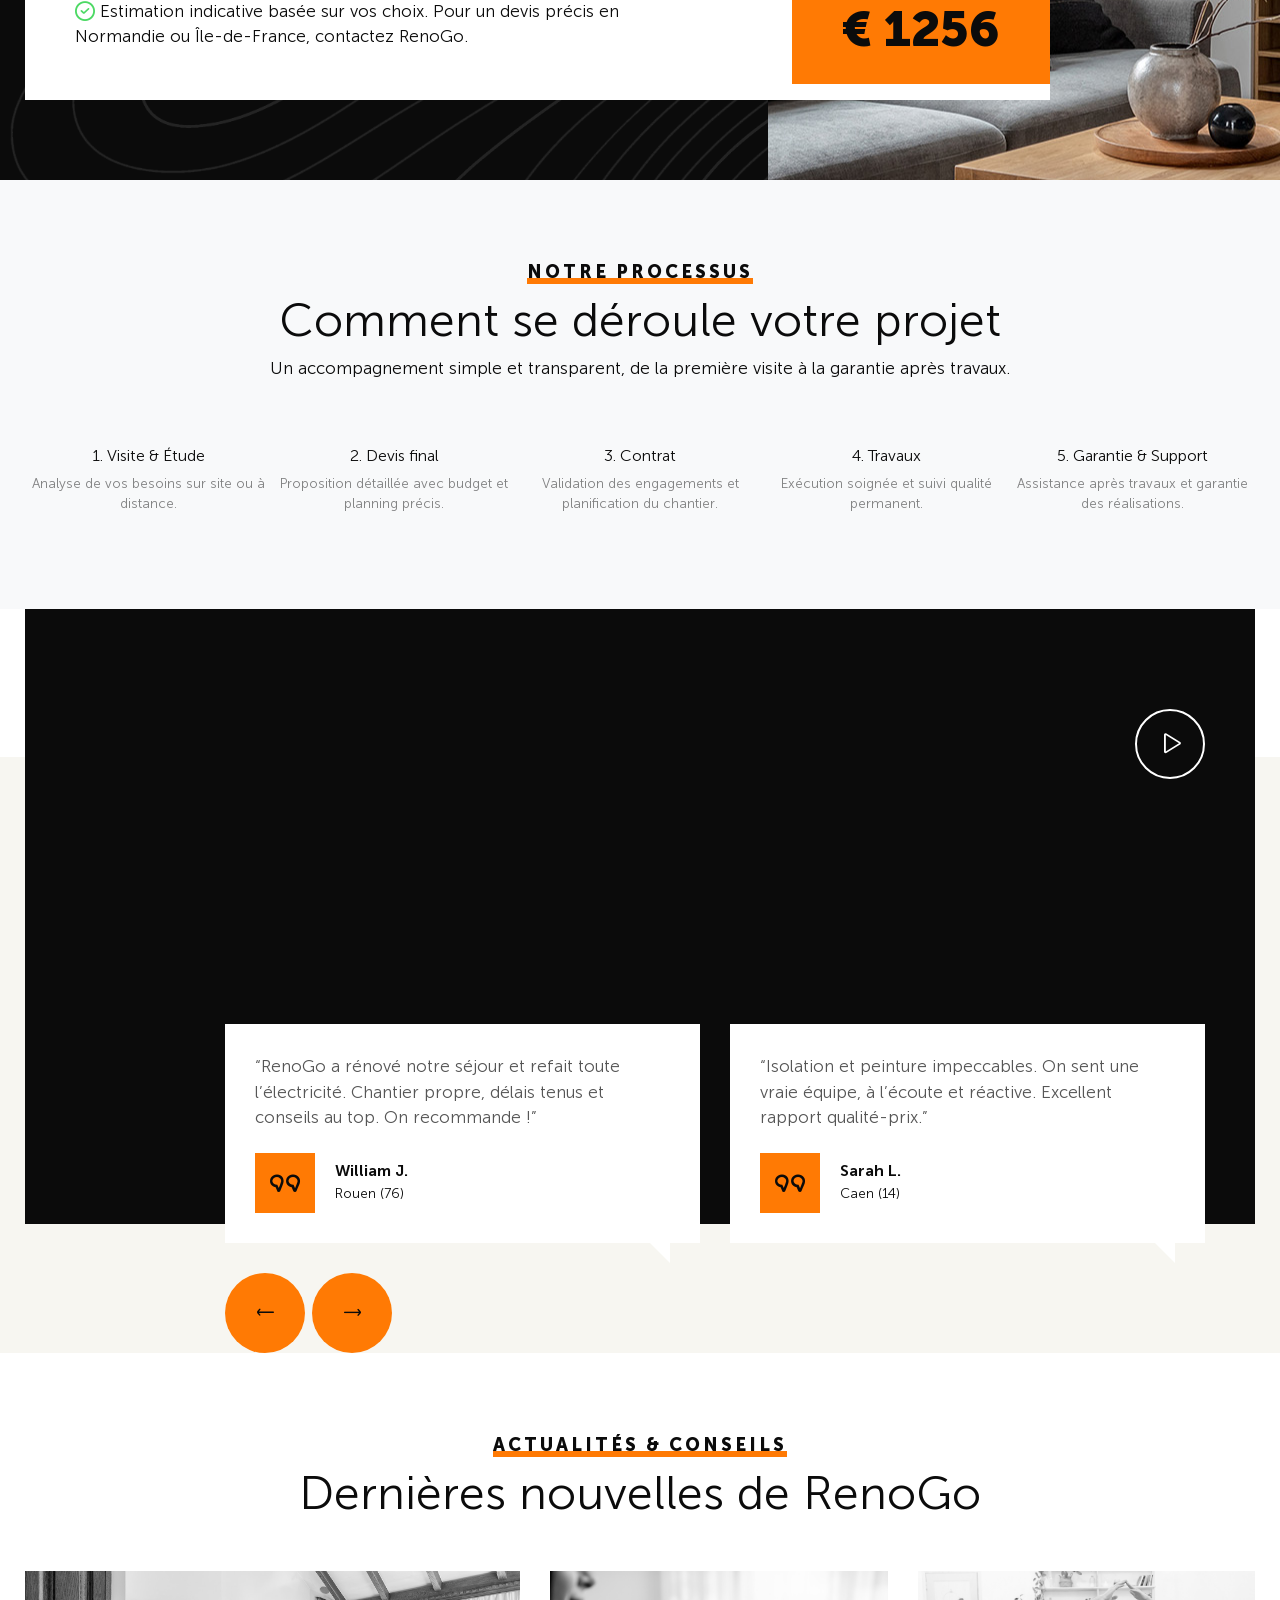
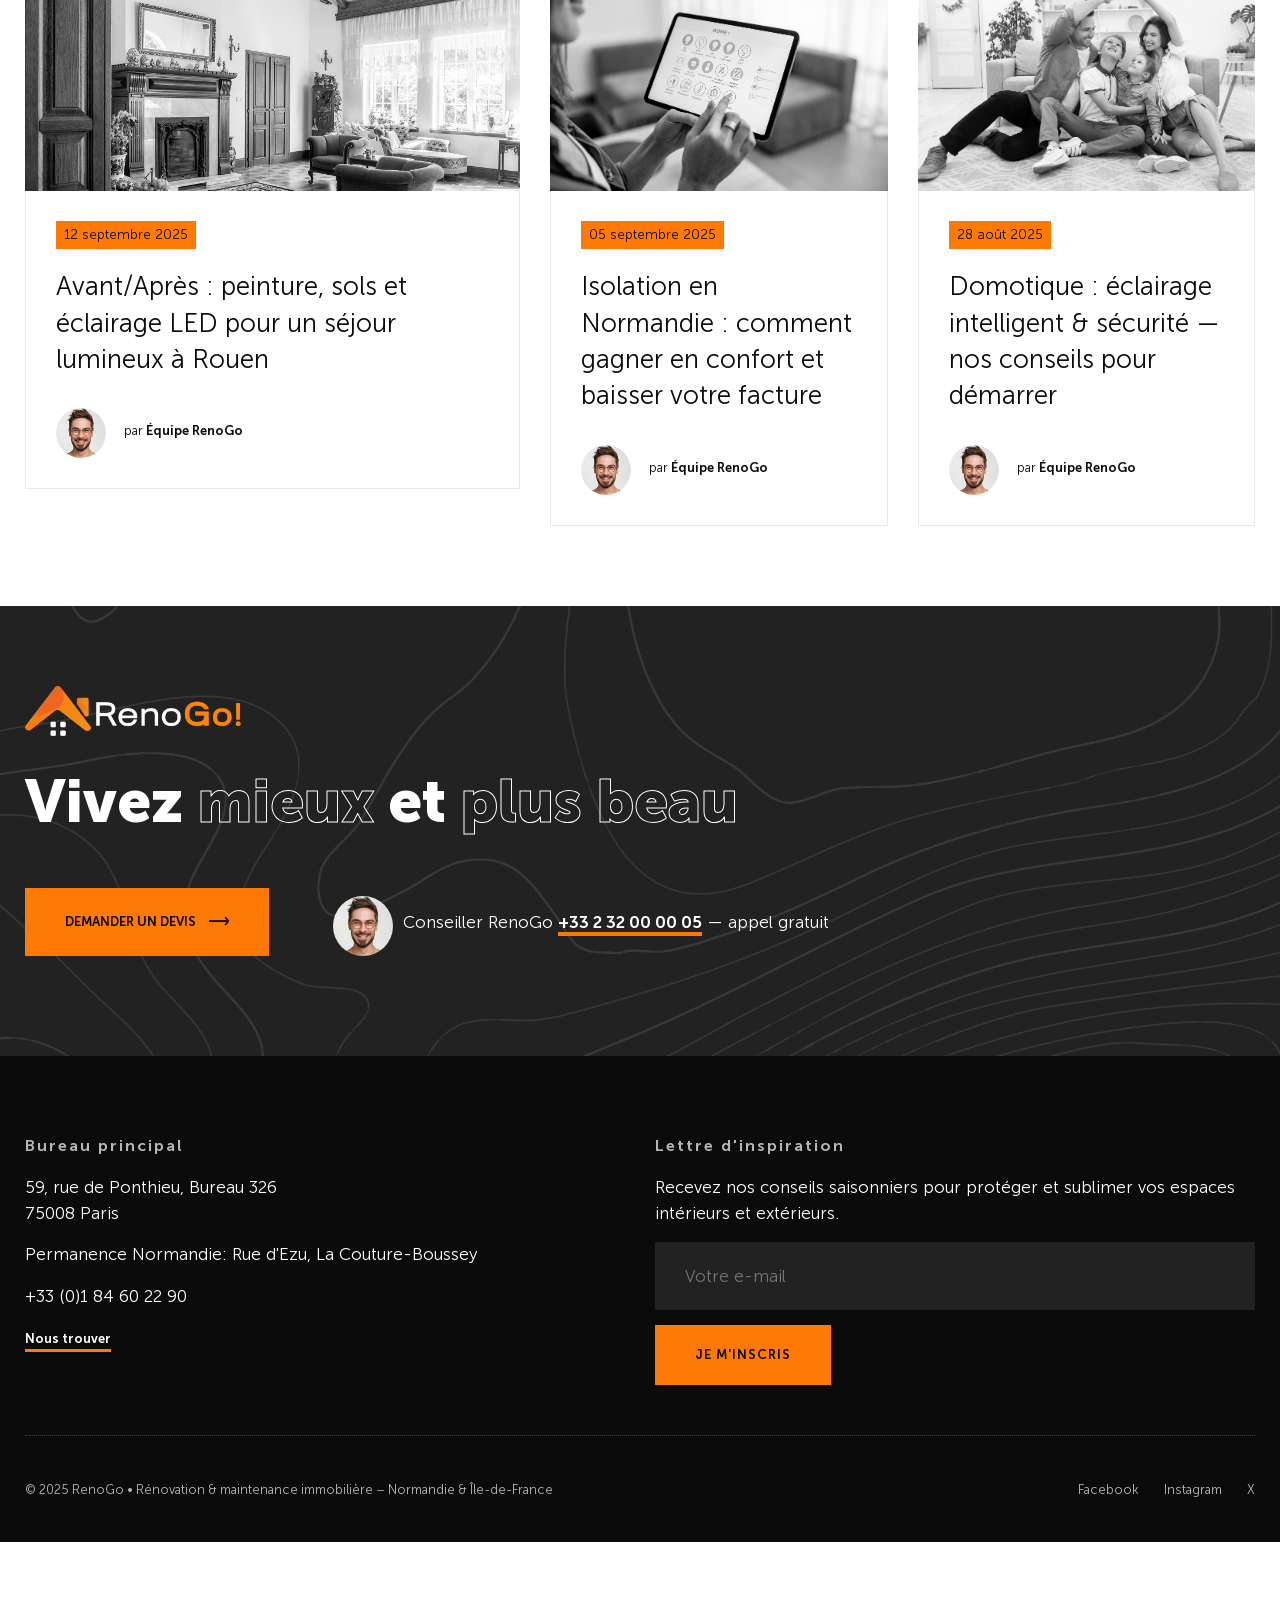
==== commit 1ea34d2f: "Add responsive top support bar across pages" ====
--- a/index.html
+++ b/index.html
@@ -135,6 +135,25 @@
     }
   }
   </script>
+<!-- ===== TOP CALL TO ACTION BAR ===== -->
+<div class="top-cta-bar">
+  <div class="container top-cta-container">
+    <div class="top-cta-item">
+      <i class="lni lni-timer" aria-hidden="true"></i>
+      <span>Disponible du lundi au vendredi 9h – 20h</span>
+    </div>
+    <a class="top-cta-item top-cta-link" href="https://renogo.atlassian.net/servicedesk/customer/portal/2" target="_blank" rel="noopener">
+      <i class="lni lni-life-ring" aria-hidden="true"></i>
+      <span>Assistance 24/7</span>
+    </a>
+    <a class="top-cta-item" href="tel:+33231974780" aria-label="Appeler RenoGo au 02 31 97 47 80">
+      <i class="lni lni-phone" aria-hidden="true"></i>
+      <span>02 31 97 47 80</span>
+    </a>
+  </div>
+</div>
+<!-- end top call to action bar -->
+
 <!-- ===== ASIDE (mobile drawer) ===== -->
 <aside class="side-widget">
   <div class="inner">
--- a/css/style.css
+++ b/css/style.css
@@ -672,6 +672,72 @@
   width: 100%;
 }
 
+/* TOP CTA BAR */
+.top-cta-bar {
+  background-color: #f58220;
+  color: #fff;
+  font-size: 15px;
+}
+
+.top-cta-container {
+  display: flex;
+  align-items: center;
+  justify-content: center;
+  gap: 1.5rem;
+  padding: 0.5rem 0;
+  flex-wrap: wrap;
+  text-align: center;
+}
+
+.top-cta-item {
+  display: inline-flex;
+  align-items: center;
+  justify-content: center;
+  gap: 0.5rem;
+  color: inherit;
+  font-weight: 600;
+  text-decoration: none;
+  letter-spacing: 0.02em;
+}
+
+.top-cta-item i {
+  font-size: 1rem;
+}
+
+.top-cta-item span {
+  line-height: 1.4;
+}
+
+.top-cta-link {
+  text-decoration: none;
+}
+
+.top-cta-link:hover,
+.top-cta-link:focus {
+  color: #fff;
+}
+
+.top-cta-item:focus-visible {
+  outline: 2px solid #fff;
+  outline-offset: 2px;
+}
+
+@media (max-width: 991px) {
+  .top-cta-container {
+    gap: 1rem;
+  }
+}
+
+@media (max-width: 575px) {
+  .top-cta-bar {
+    font-size: 14px;
+  }
+
+  .top-cta-item {
+    width: 100%;
+  }
+}
+
 /* NAVBAR */
 .navbar {
   width: 100%;
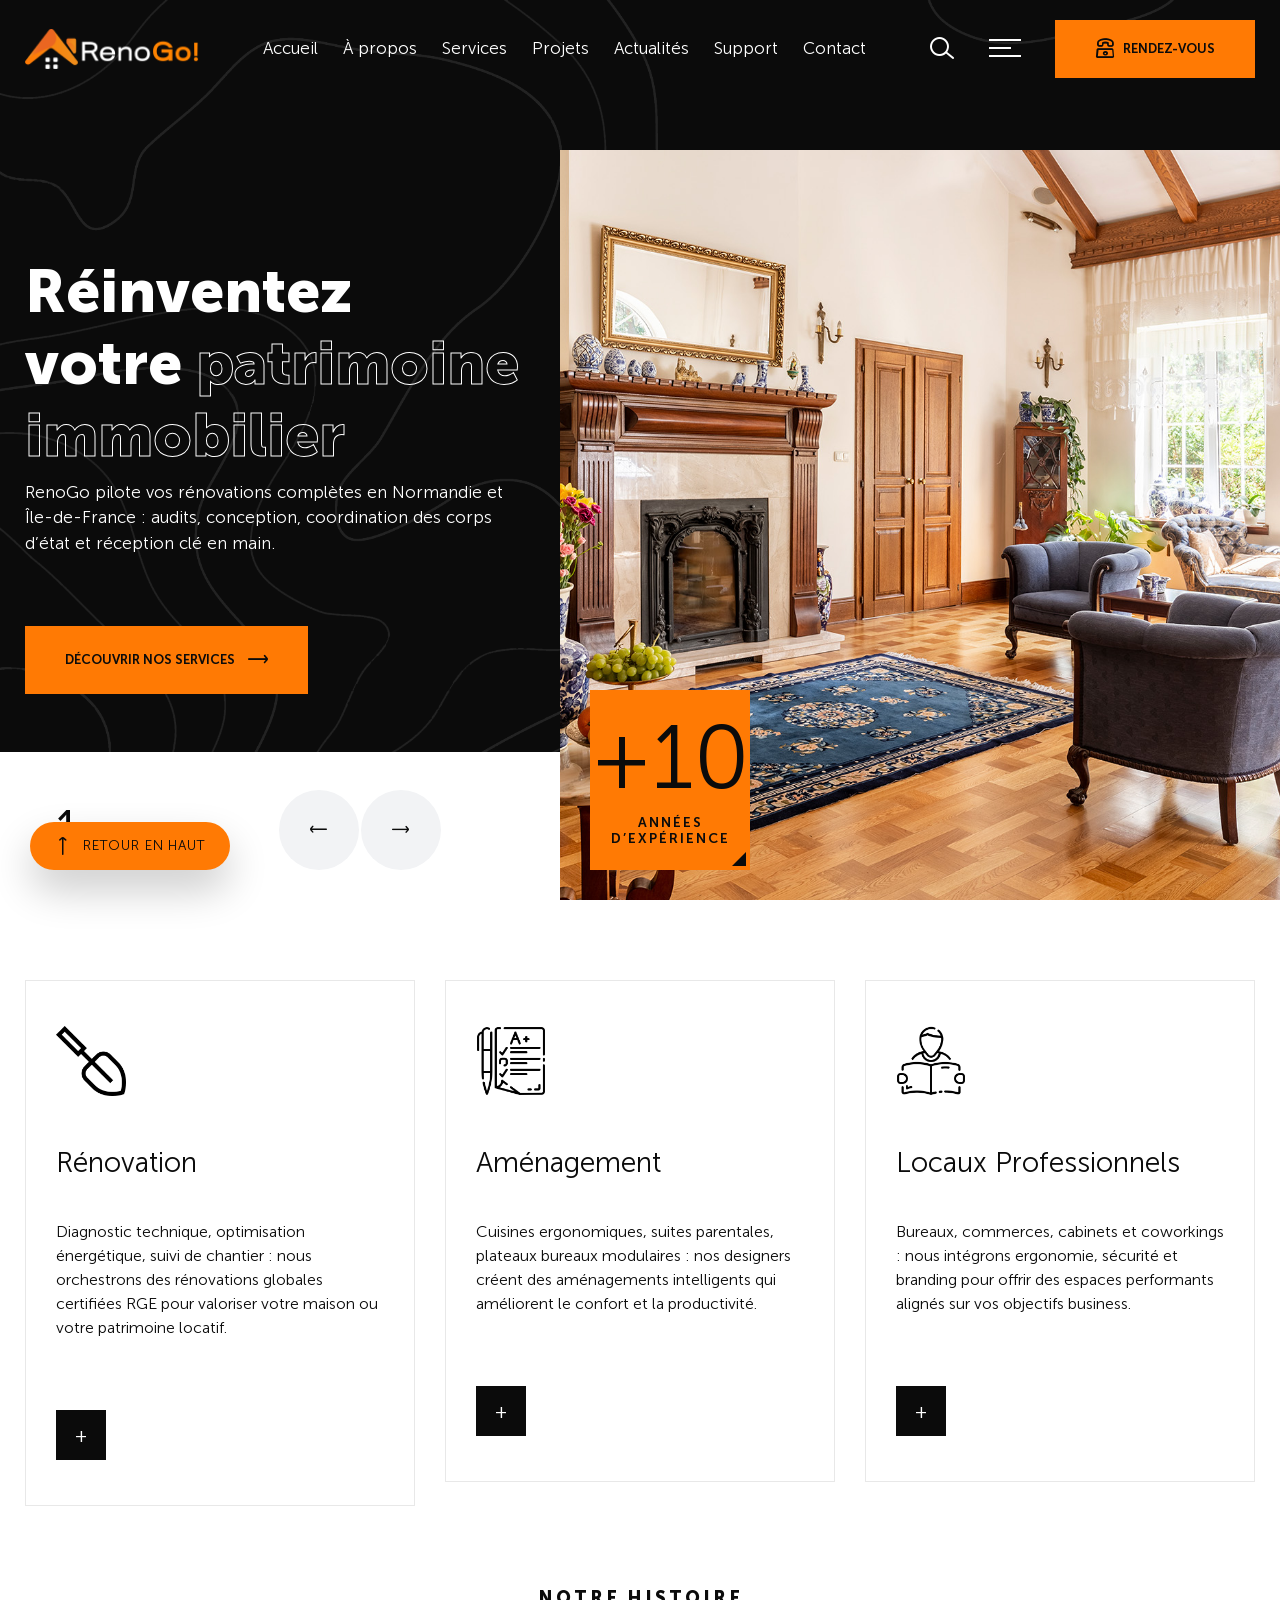
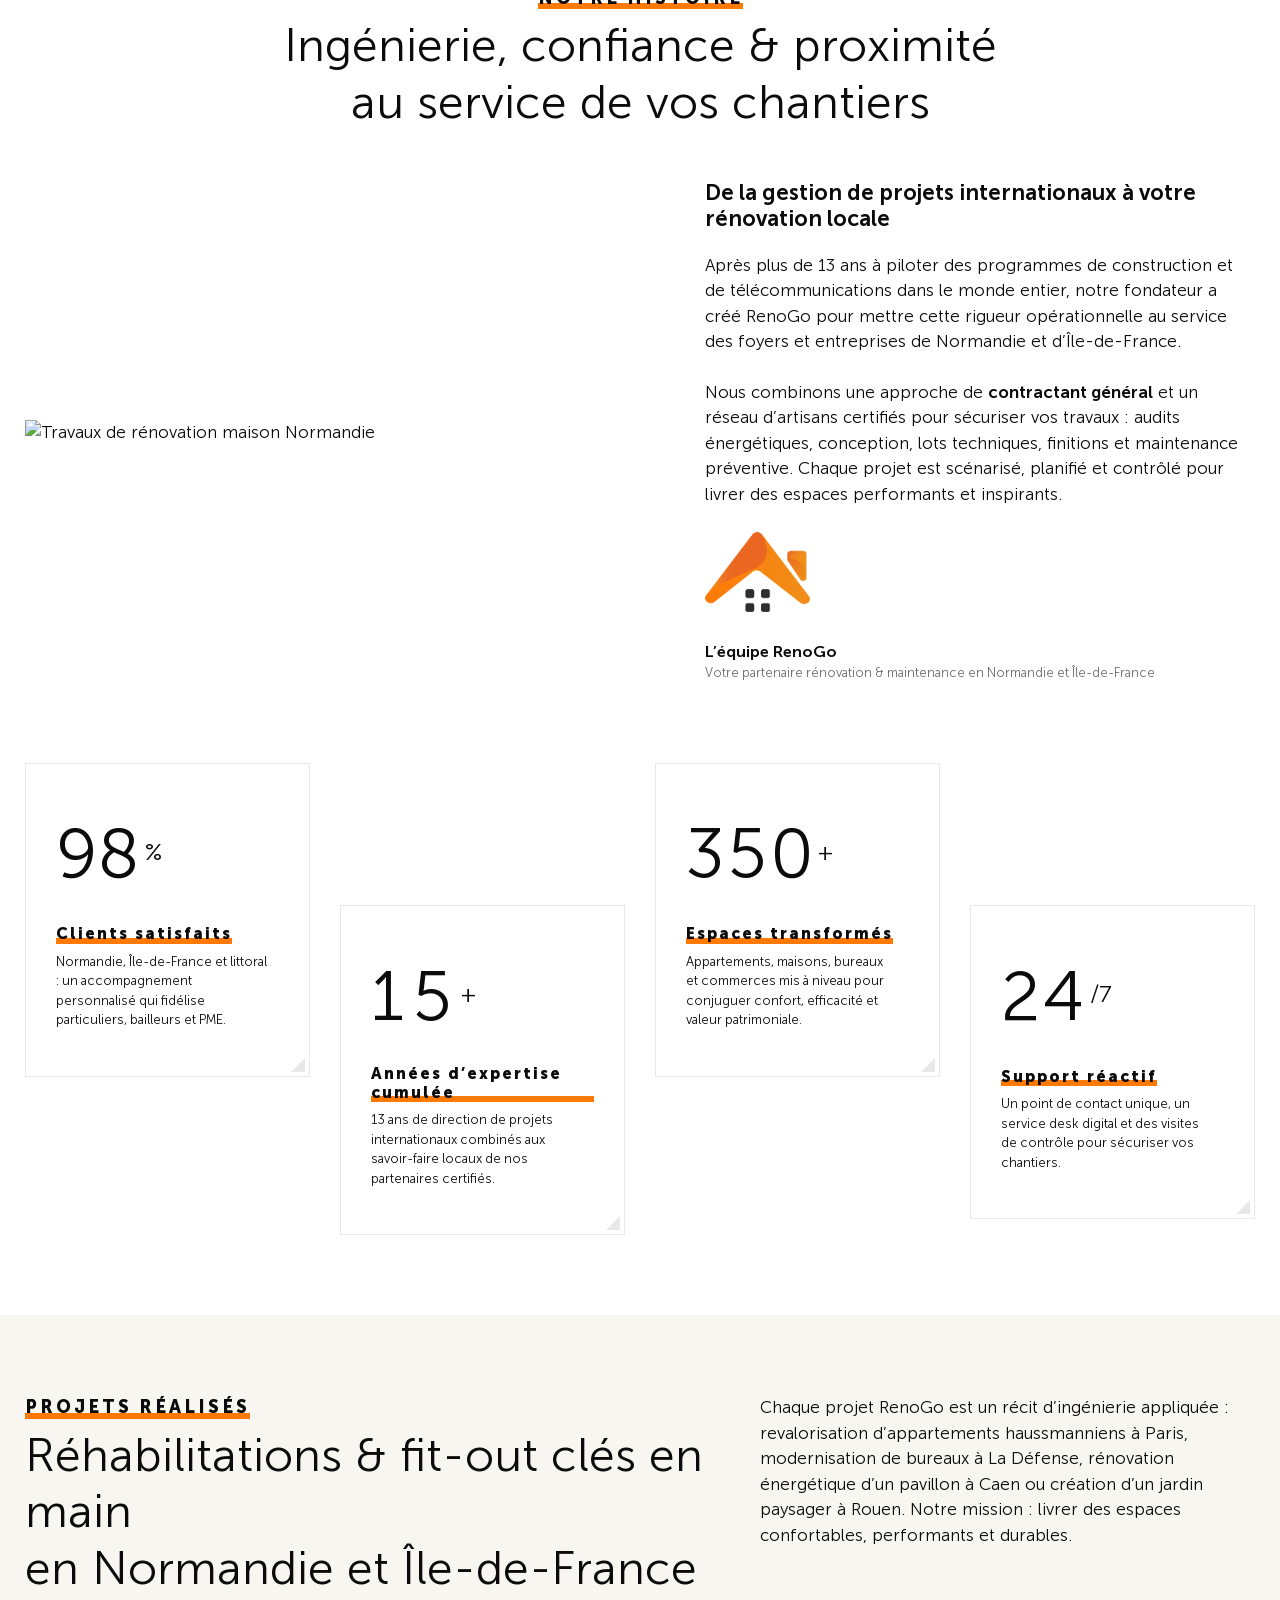
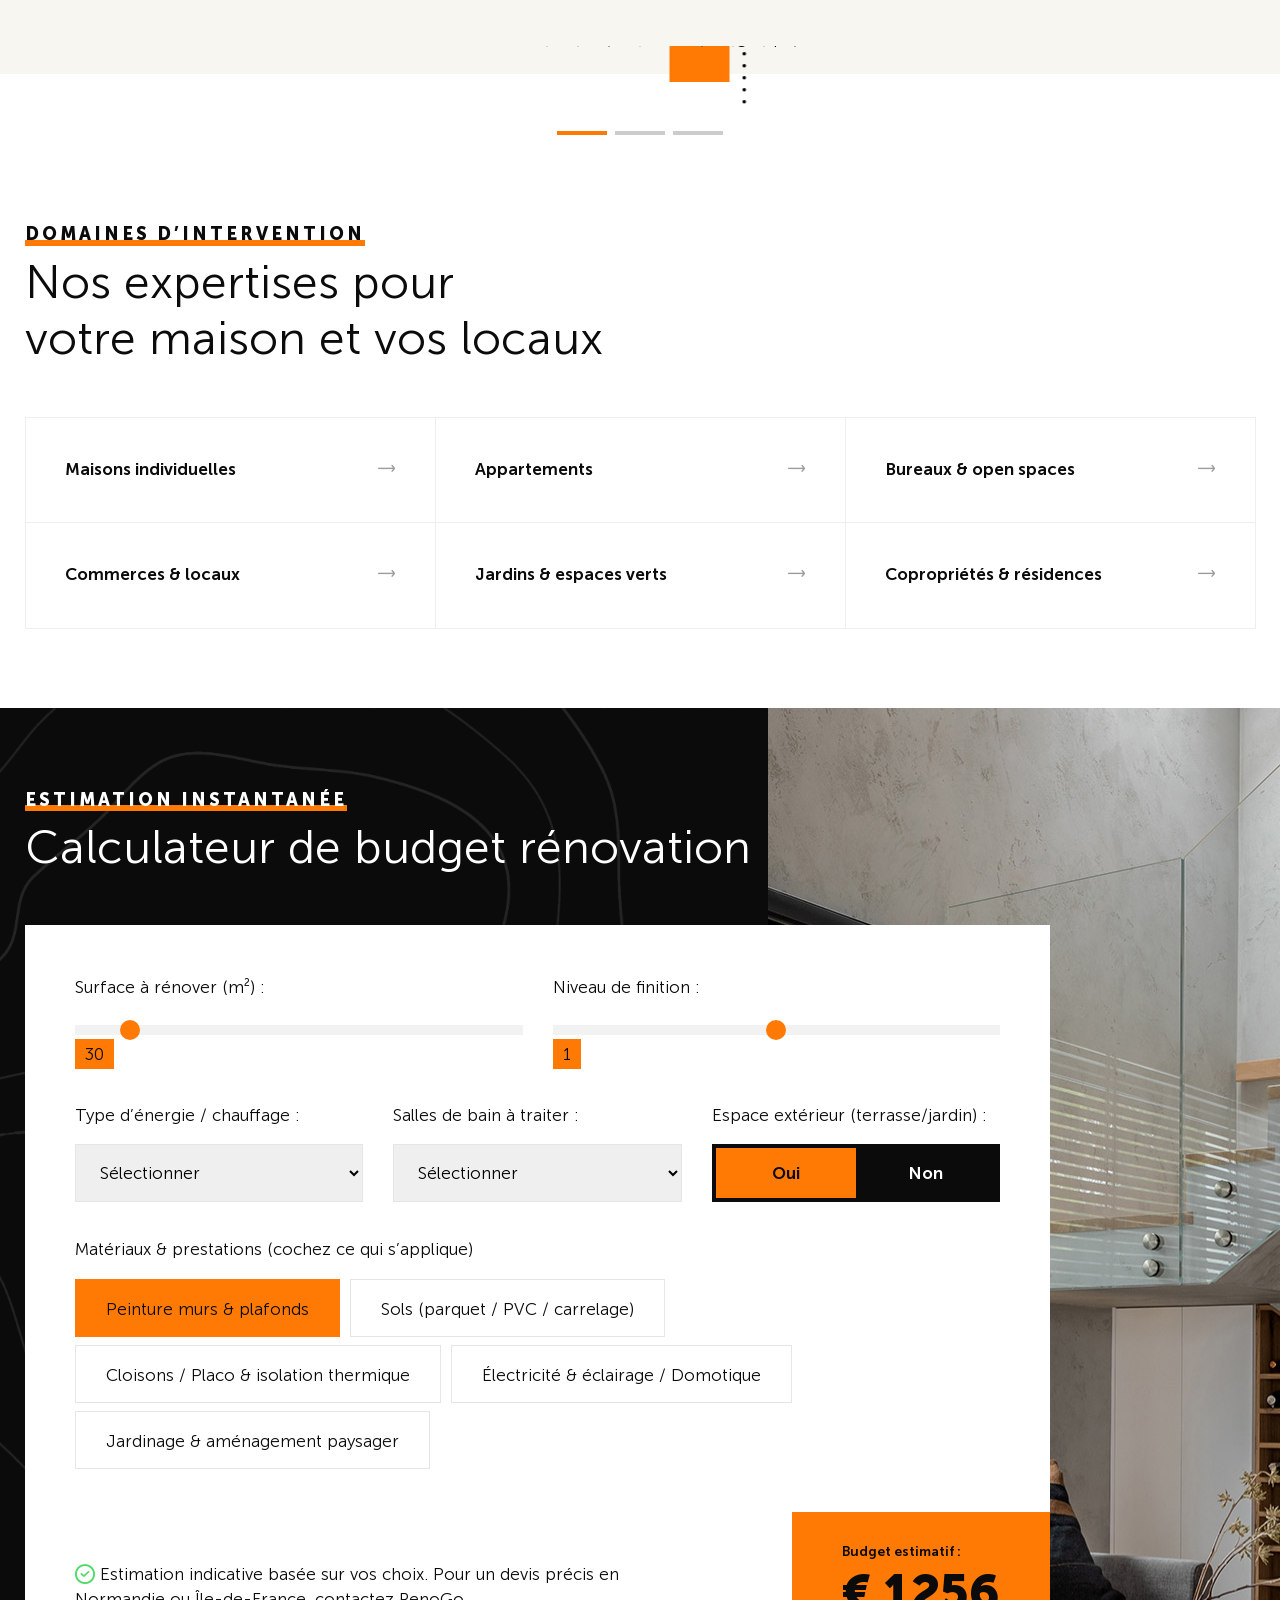
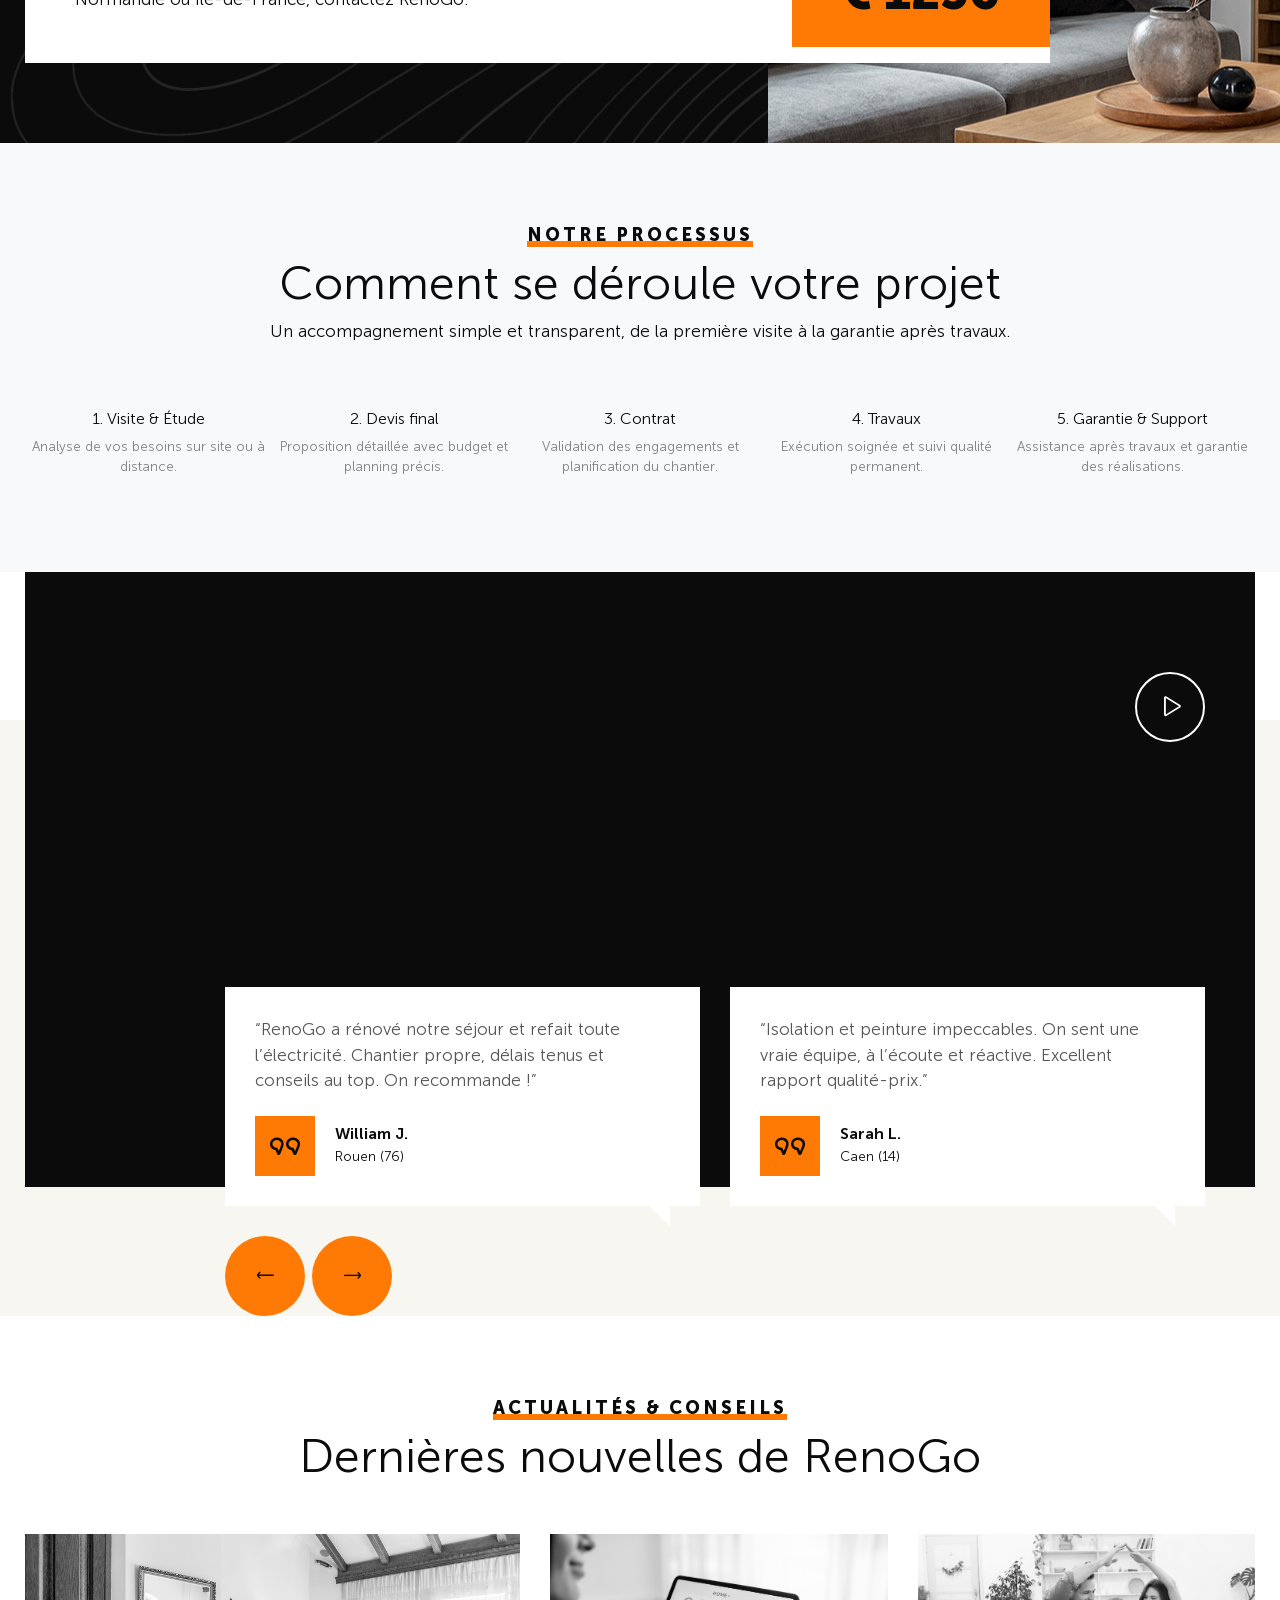
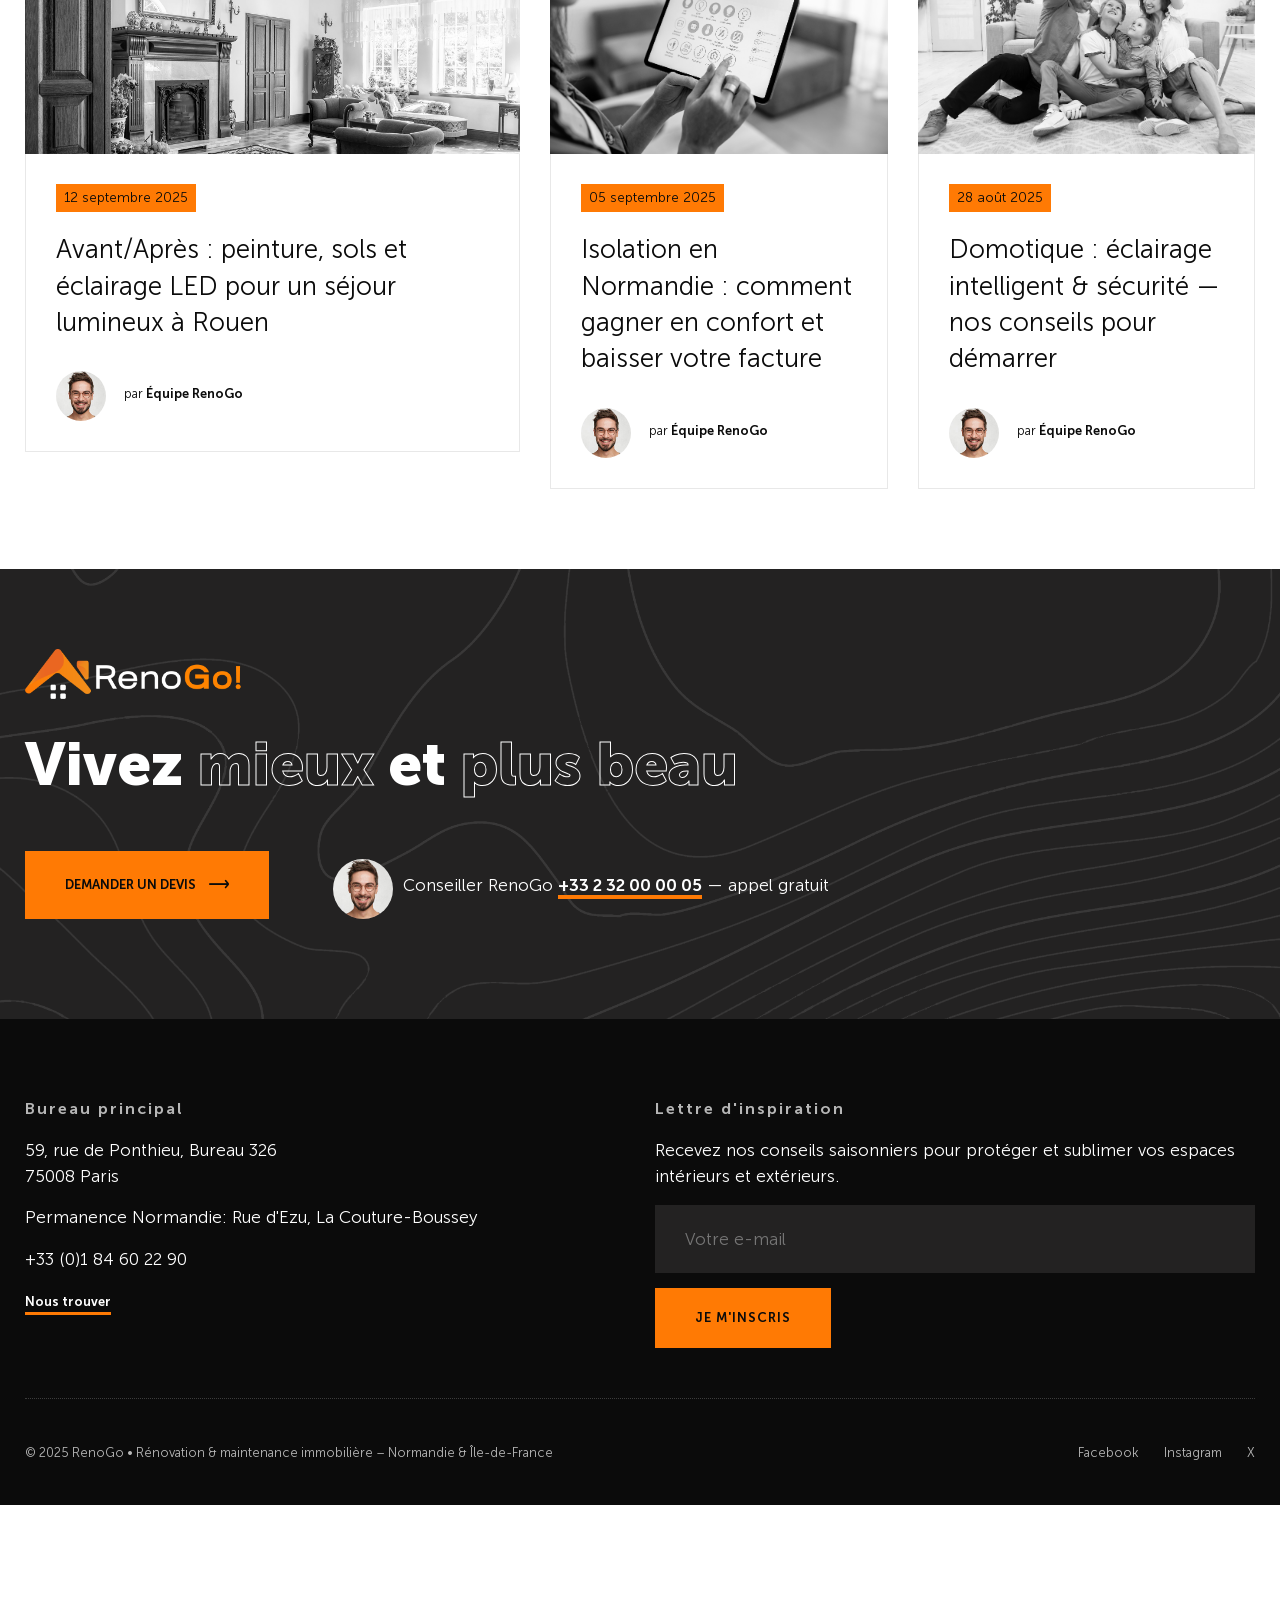
==== commit 2078d9cf: "Revert "Add responsive top support bar across pages" This reverts commit 1ea34d2f36ecc62ca5b61225233" ====
--- a/index.html
+++ b/index.html
@@ -135,25 +135,6 @@
     }
   }
   </script>
-<!-- ===== TOP CALL TO ACTION BAR ===== -->
-<div class="top-cta-bar">
-  <div class="container top-cta-container">
-    <div class="top-cta-item">
-      <i class="lni lni-timer" aria-hidden="true"></i>
-      <span>Disponible du lundi au vendredi 9h – 20h</span>
-    </div>
-    <a class="top-cta-item top-cta-link" href="https://renogo.atlassian.net/servicedesk/customer/portal/2" target="_blank" rel="noopener">
-      <i class="lni lni-life-ring" aria-hidden="true"></i>
-      <span>Assistance 24/7</span>
-    </a>
-    <a class="top-cta-item" href="tel:+33231974780" aria-label="Appeler RenoGo au 02 31 97 47 80">
-      <i class="lni lni-phone" aria-hidden="true"></i>
-      <span>02 31 97 47 80</span>
-    </a>
-  </div>
-</div>
-<!-- end top call to action bar -->
-
 <!-- ===== ASIDE (mobile drawer) ===== -->
 <aside class="side-widget">
   <div class="inner">
--- a/css/style.css
+++ b/css/style.css
@@ -672,72 +672,6 @@
   width: 100%;
 }
 
-/* TOP CTA BAR */
-.top-cta-bar {
-  background-color: #f58220;
-  color: #fff;
-  font-size: 15px;
-}
-
-.top-cta-container {
-  display: flex;
-  align-items: center;
-  justify-content: center;
-  gap: 1.5rem;
-  padding: 0.5rem 0;
-  flex-wrap: wrap;
-  text-align: center;
-}
-
-.top-cta-item {
-  display: inline-flex;
-  align-items: center;
-  justify-content: center;
-  gap: 0.5rem;
-  color: inherit;
-  font-weight: 600;
-  text-decoration: none;
-  letter-spacing: 0.02em;
-}
-
-.top-cta-item i {
-  font-size: 1rem;
-}
-
-.top-cta-item span {
-  line-height: 1.4;
-}
-
-.top-cta-link {
-  text-decoration: none;
-}
-
-.top-cta-link:hover,
-.top-cta-link:focus {
-  color: #fff;
-}
-
-.top-cta-item:focus-visible {
-  outline: 2px solid #fff;
-  outline-offset: 2px;
-}
-
-@media (max-width: 991px) {
-  .top-cta-container {
-    gap: 1rem;
-  }
-}
-
-@media (max-width: 575px) {
-  .top-cta-bar {
-    font-size: 14px;
-  }
-
-  .top-cta-item {
-    width: 100%;
-  }
-}
-
 /* NAVBAR */
 .navbar {
   width: 100%;
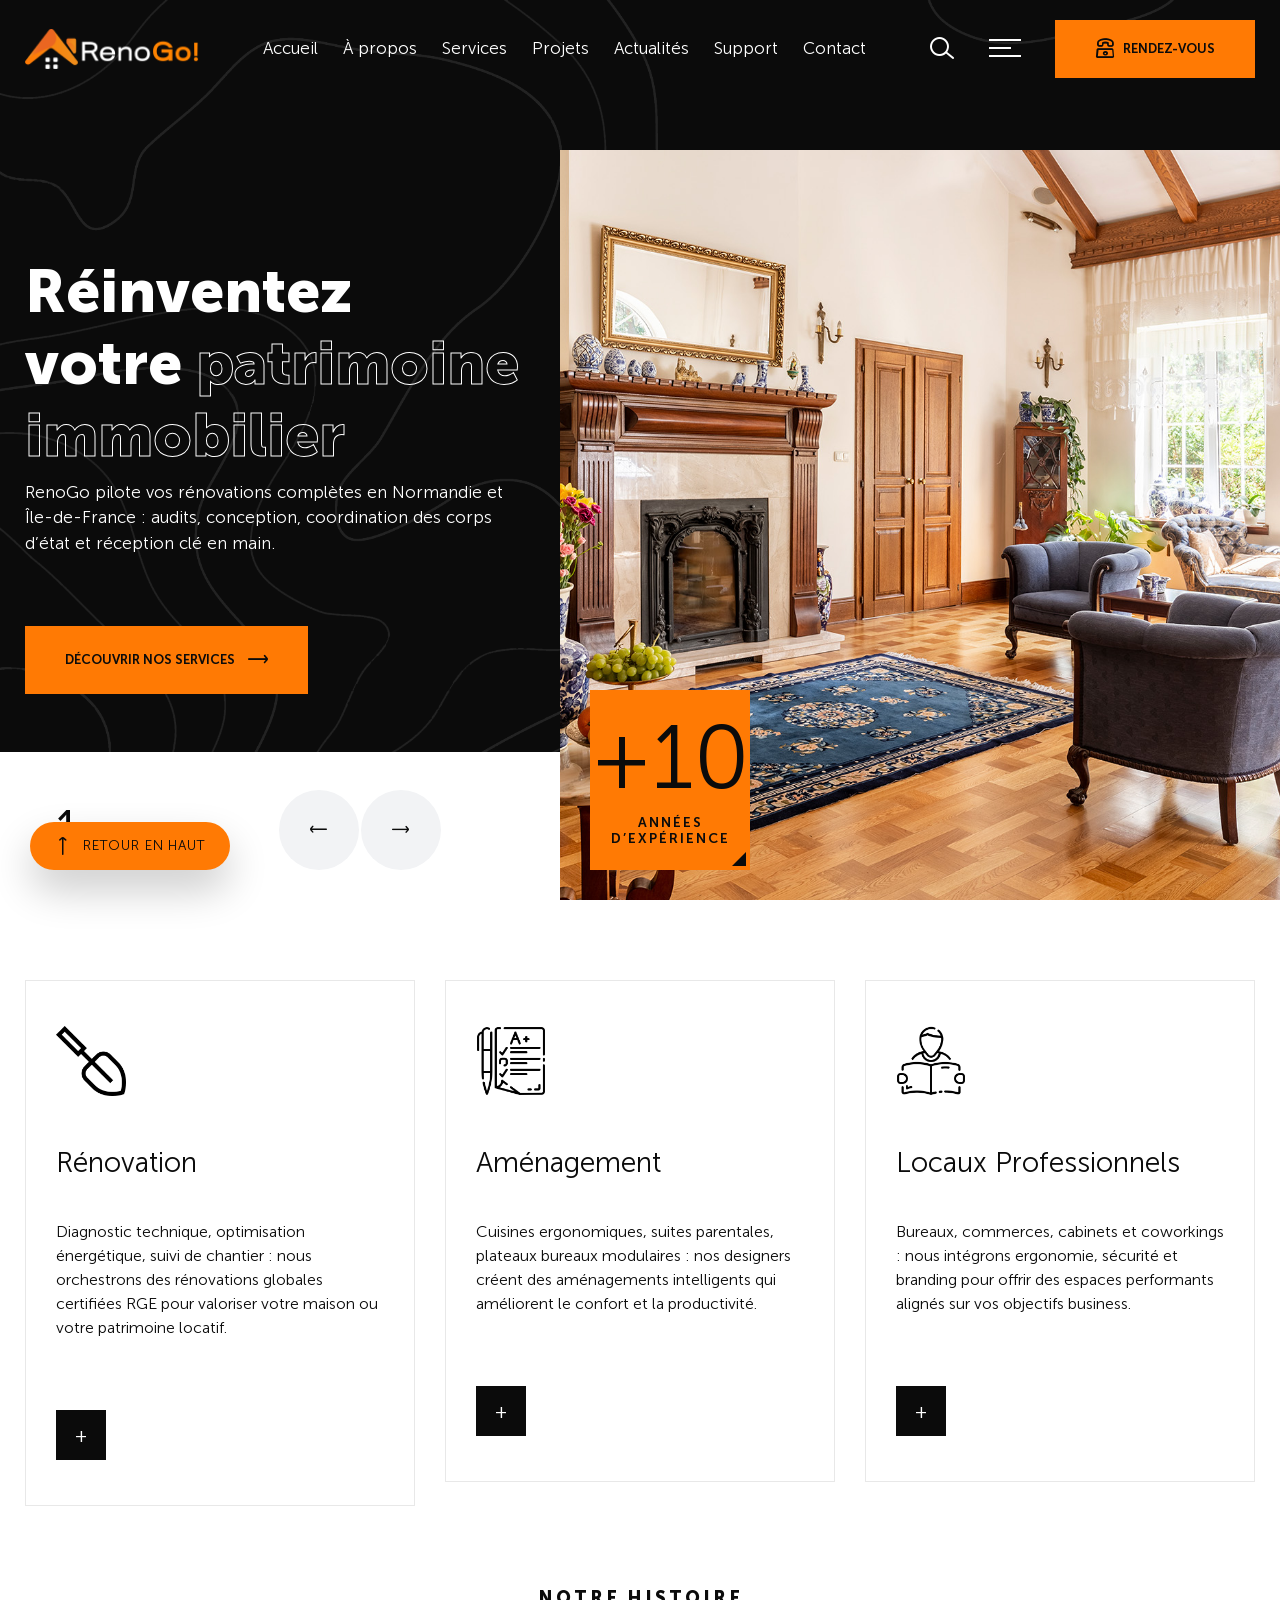
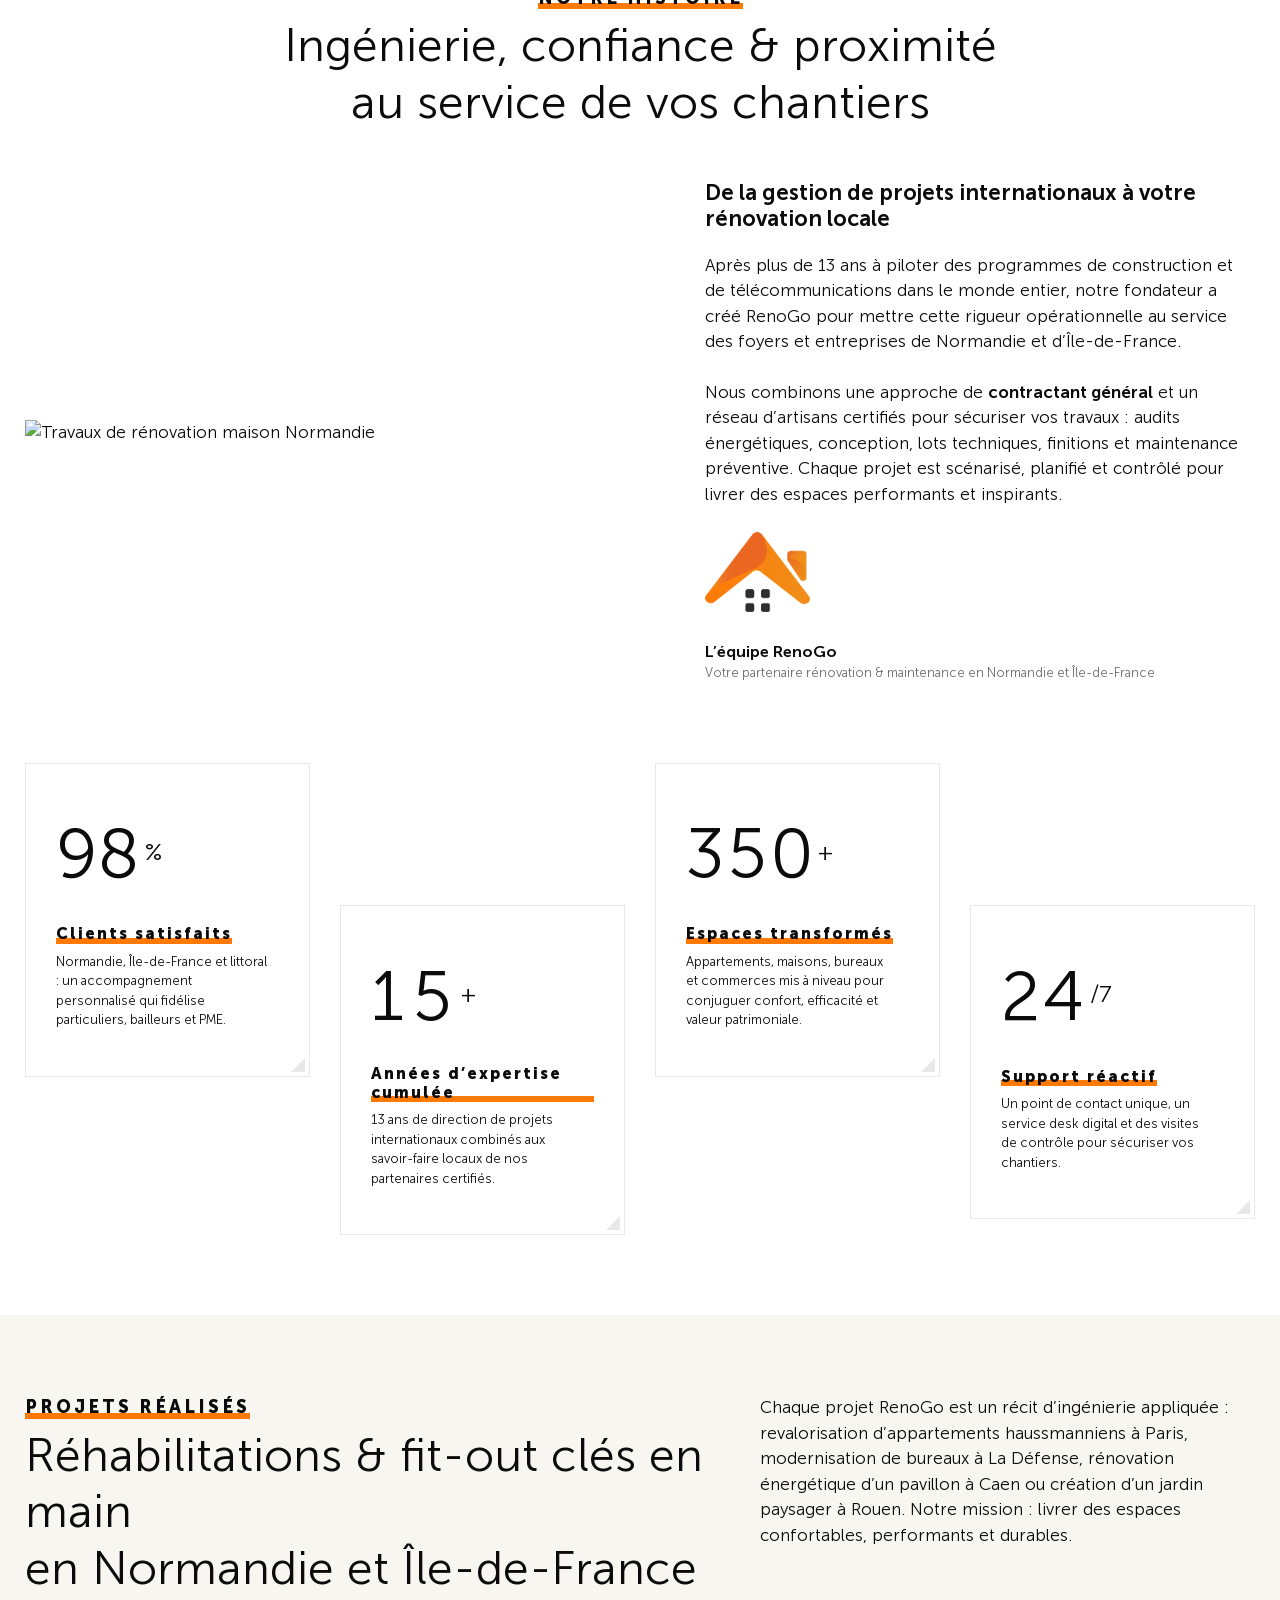
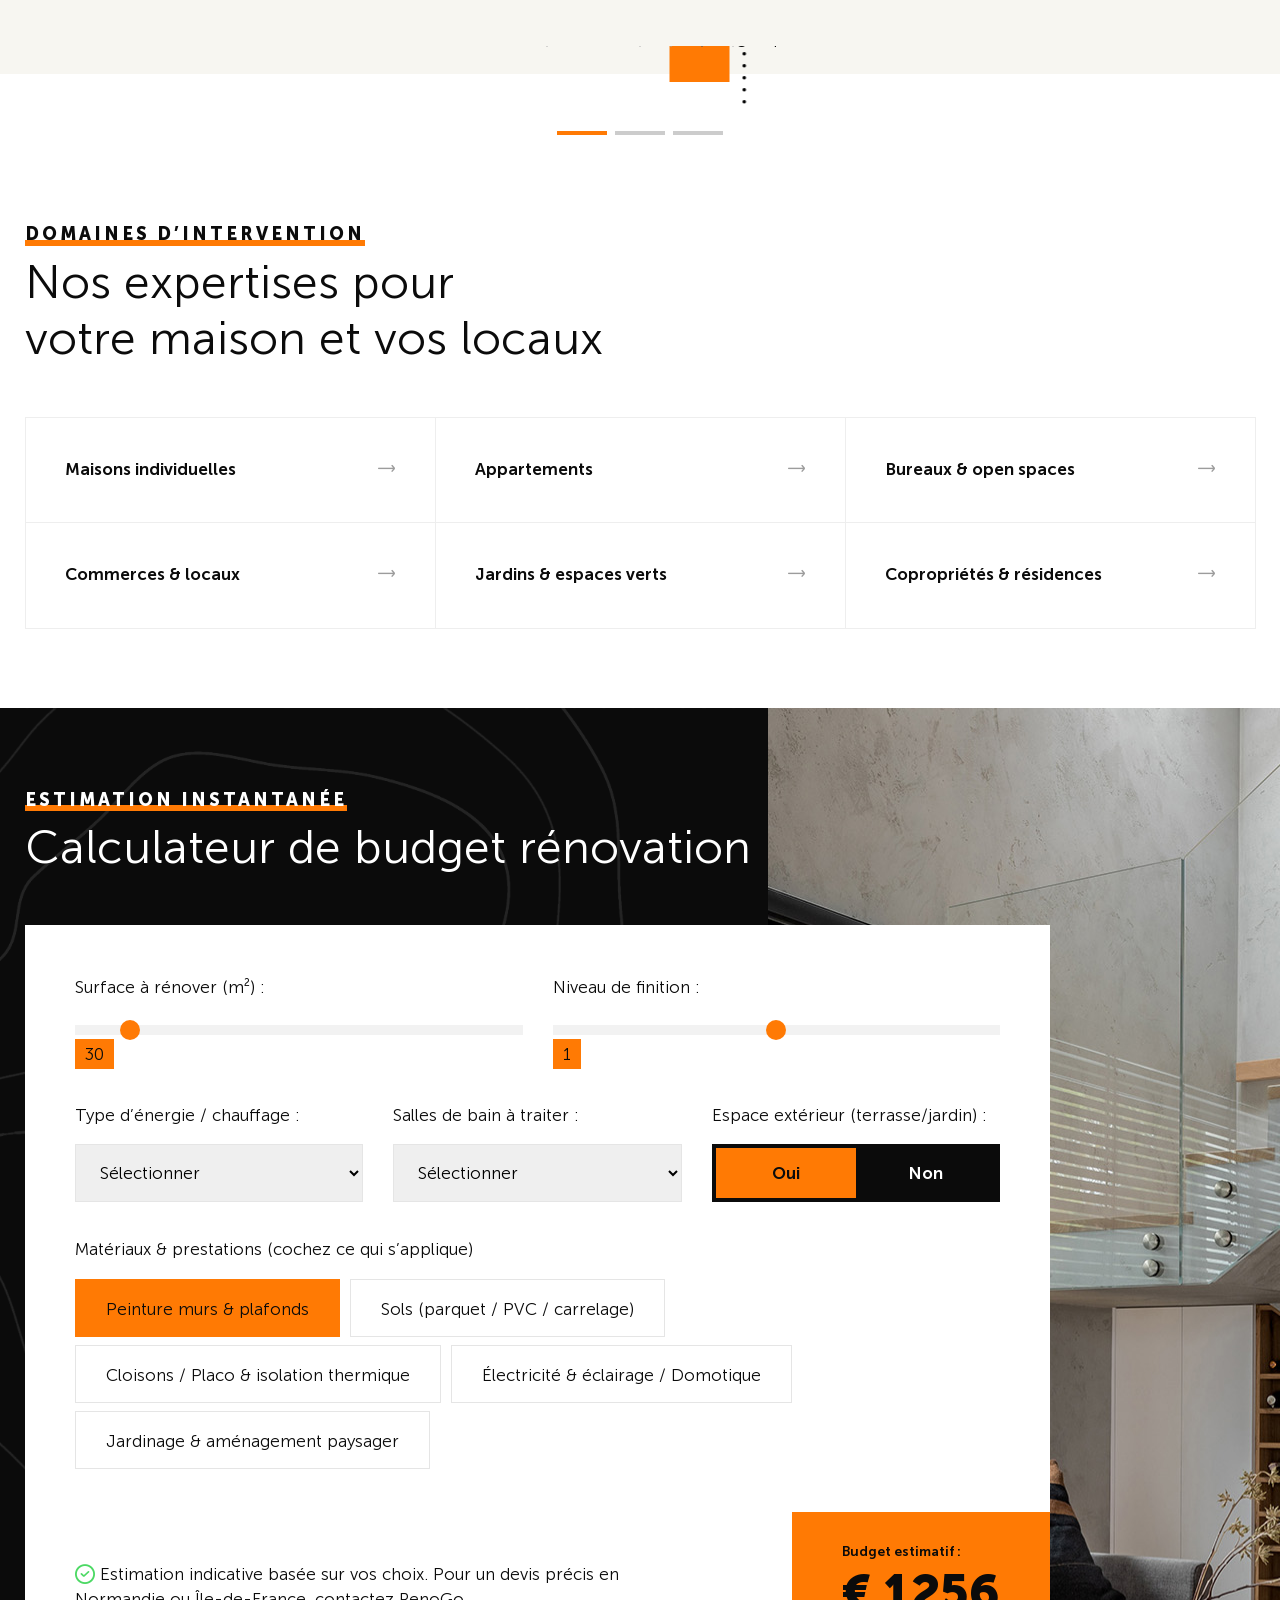
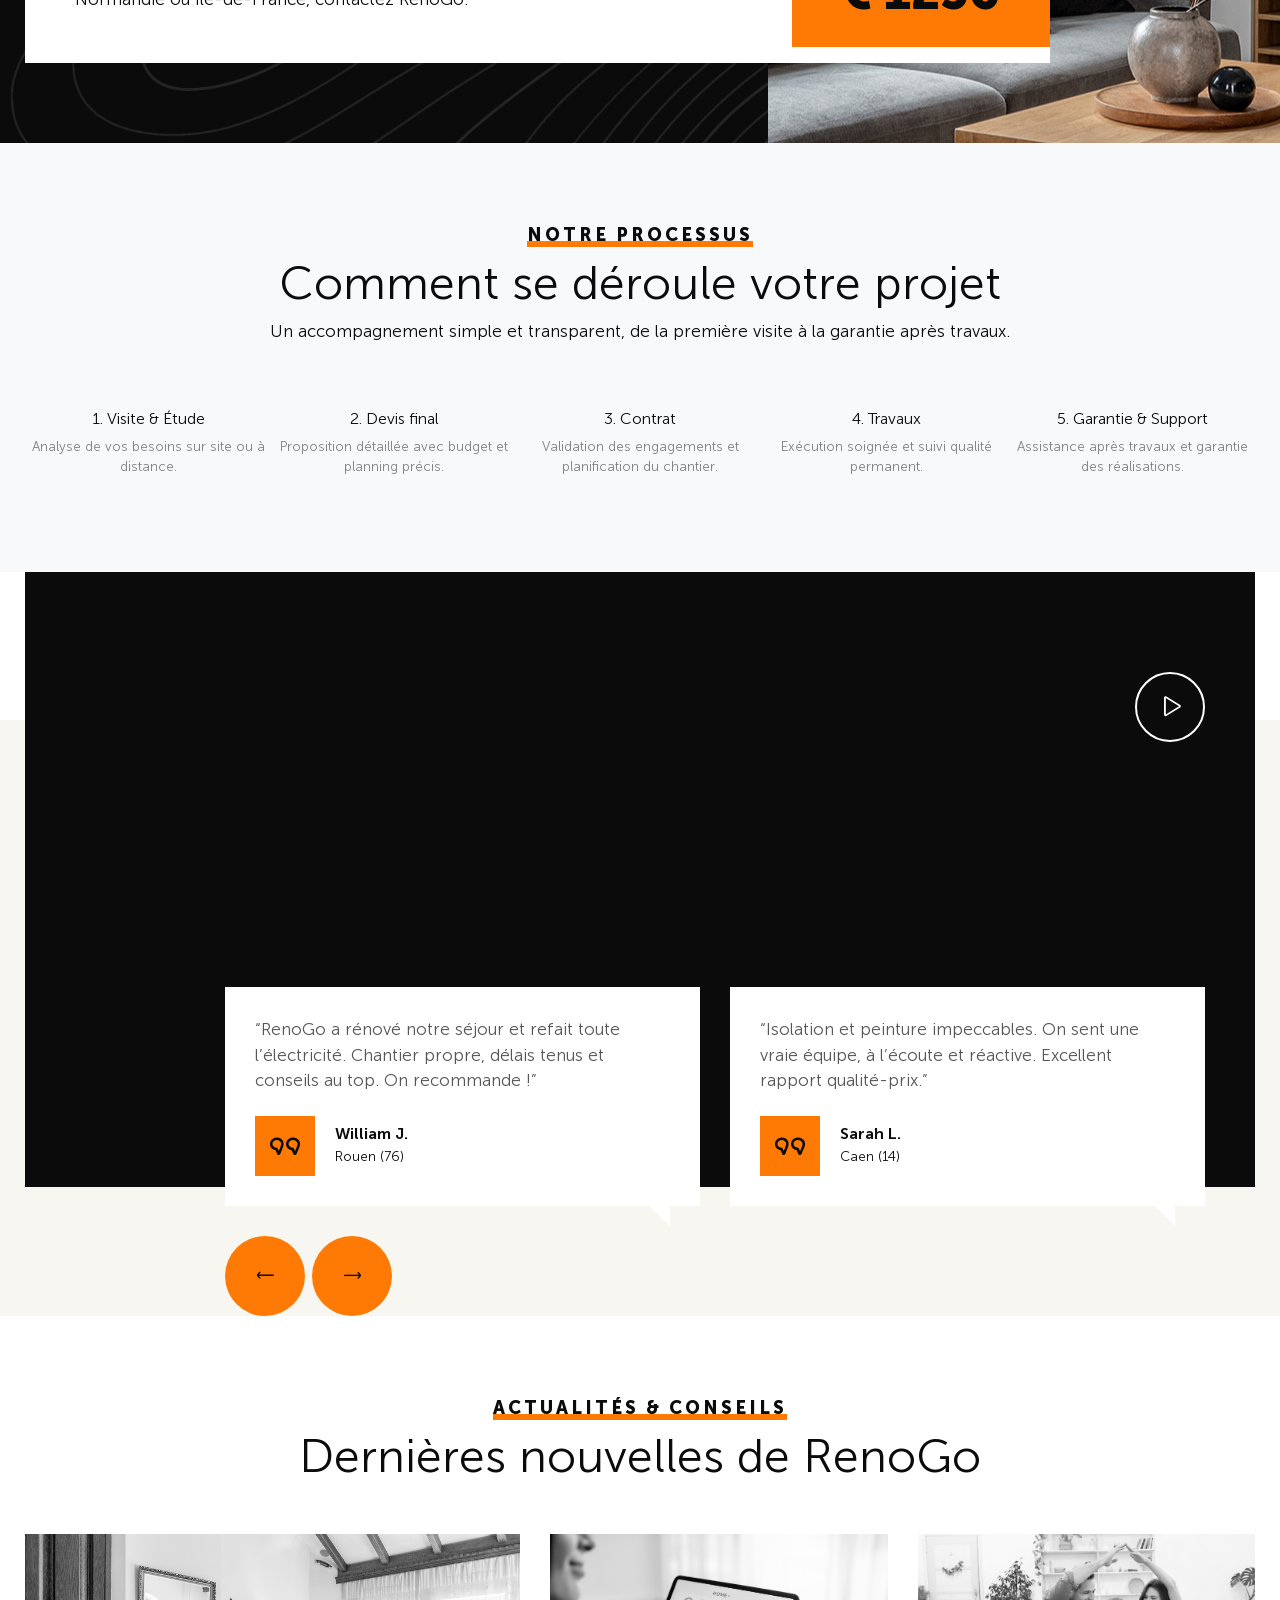
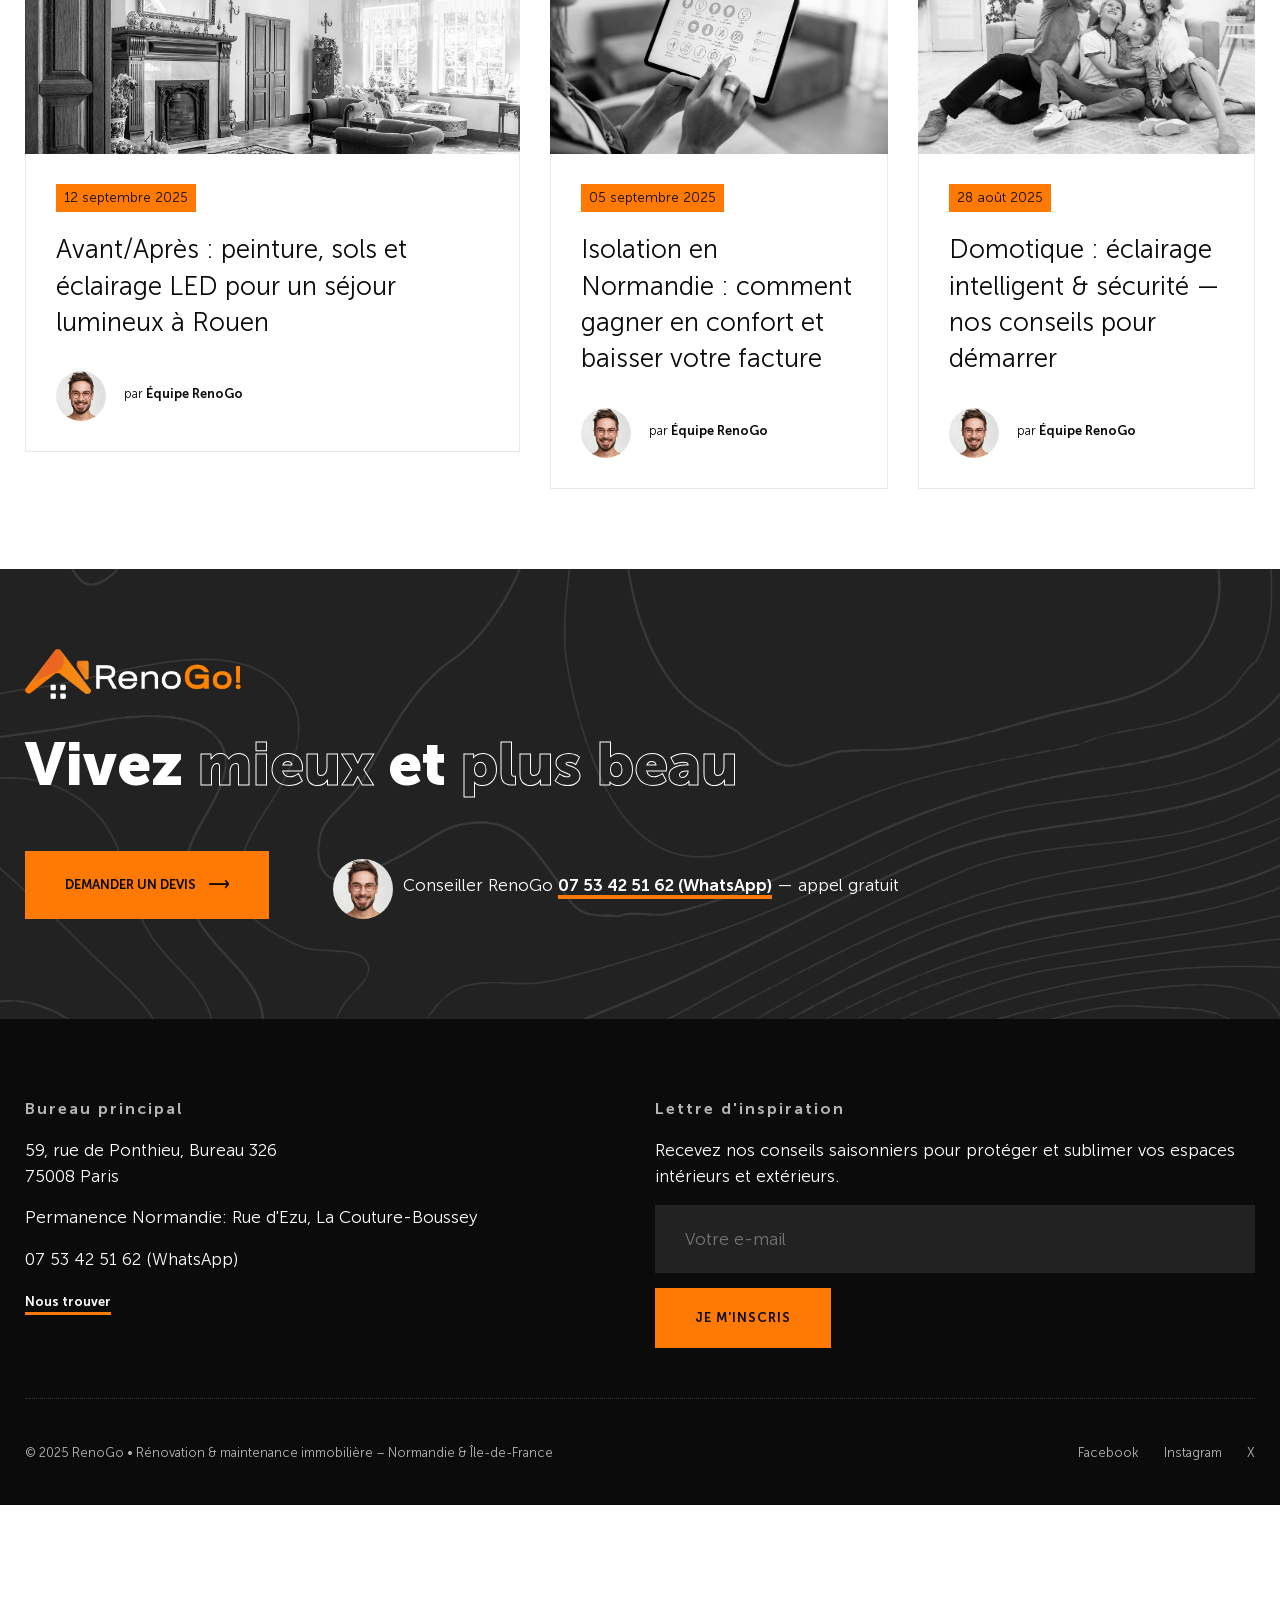
==== commit b9956cd2: "Update contact number across site" ====
--- a/index.html
+++ b/index.html
@@ -76,7 +76,7 @@
     "logo": "https://www.renogo.fr/assets/logo/renogo-logo.svg",
     "image": "https://www.renogo.fr/assets/og/renogo-cover.jpg",
     "description": "Rénovation globale, efficacité énergétique, aménagement d’intérieurs et maintenance immobilière en Normandie et Île-de-France.",
-    "telephone": "+33-1-23-45-67-89",
+    "telephone": "07 53 42 51 62",
     "areaServed": "FR",
     "priceRange": "€€",
     "foundingDate": "2025",
@@ -160,7 +160,7 @@
         <p>59, rue de Ponthieu, Bureau 326<br>75008 Paris</p>
         <p>Coordination des projets en Île-de-France<br>
            Interventions en Normandie (Rouen, Caen, Évreux…)</p>
-        <p>+33 2 32 00 00 05</p>
+        <p>07 53 42 51 62 (WhatsApp)</p>
       </address>
 
       <h6 class="widget-title">SUIVEZ-NOUS</h6>
@@ -882,7 +882,7 @@
         <a href="contact.html" class="button">DEMANDER UN DEVIS <i class="lni lni-arrow-right"></i></a>
         <div class="sales-representive">
           <figure><img src="images/author01.jpg" alt="Conseiller RenoGo"></figure>
-          Conseiller RenoGo <b>+33 2 32 00 00 05</b> — appel gratuit
+          Conseiller RenoGo <b>07 53 42 51 62 (WhatsApp)</b> — appel gratuit
         </div>
         <!-- end sales-representive -->
       </div>
@@ -903,7 +903,7 @@
         <address>
           <p>59, rue de Ponthieu, Bureau 326<br>75008 Paris</p>
           <p>Permanence Normandie: Rue d'Ezu, La Couture-Boussey</p>
-          <p>+33 (0)1 84 60 22 90</p>
+          <p>07 53 42 51 62 (WhatsApp)</p>
           <a href="https://www.google.com/maps/search/?api=1&query=59+rue+de+Ponthieu+Bureau+326+75008+Paris" data-fancybox data-width="640" data-height="360">Nous trouver</a>
         </address>
       </div>
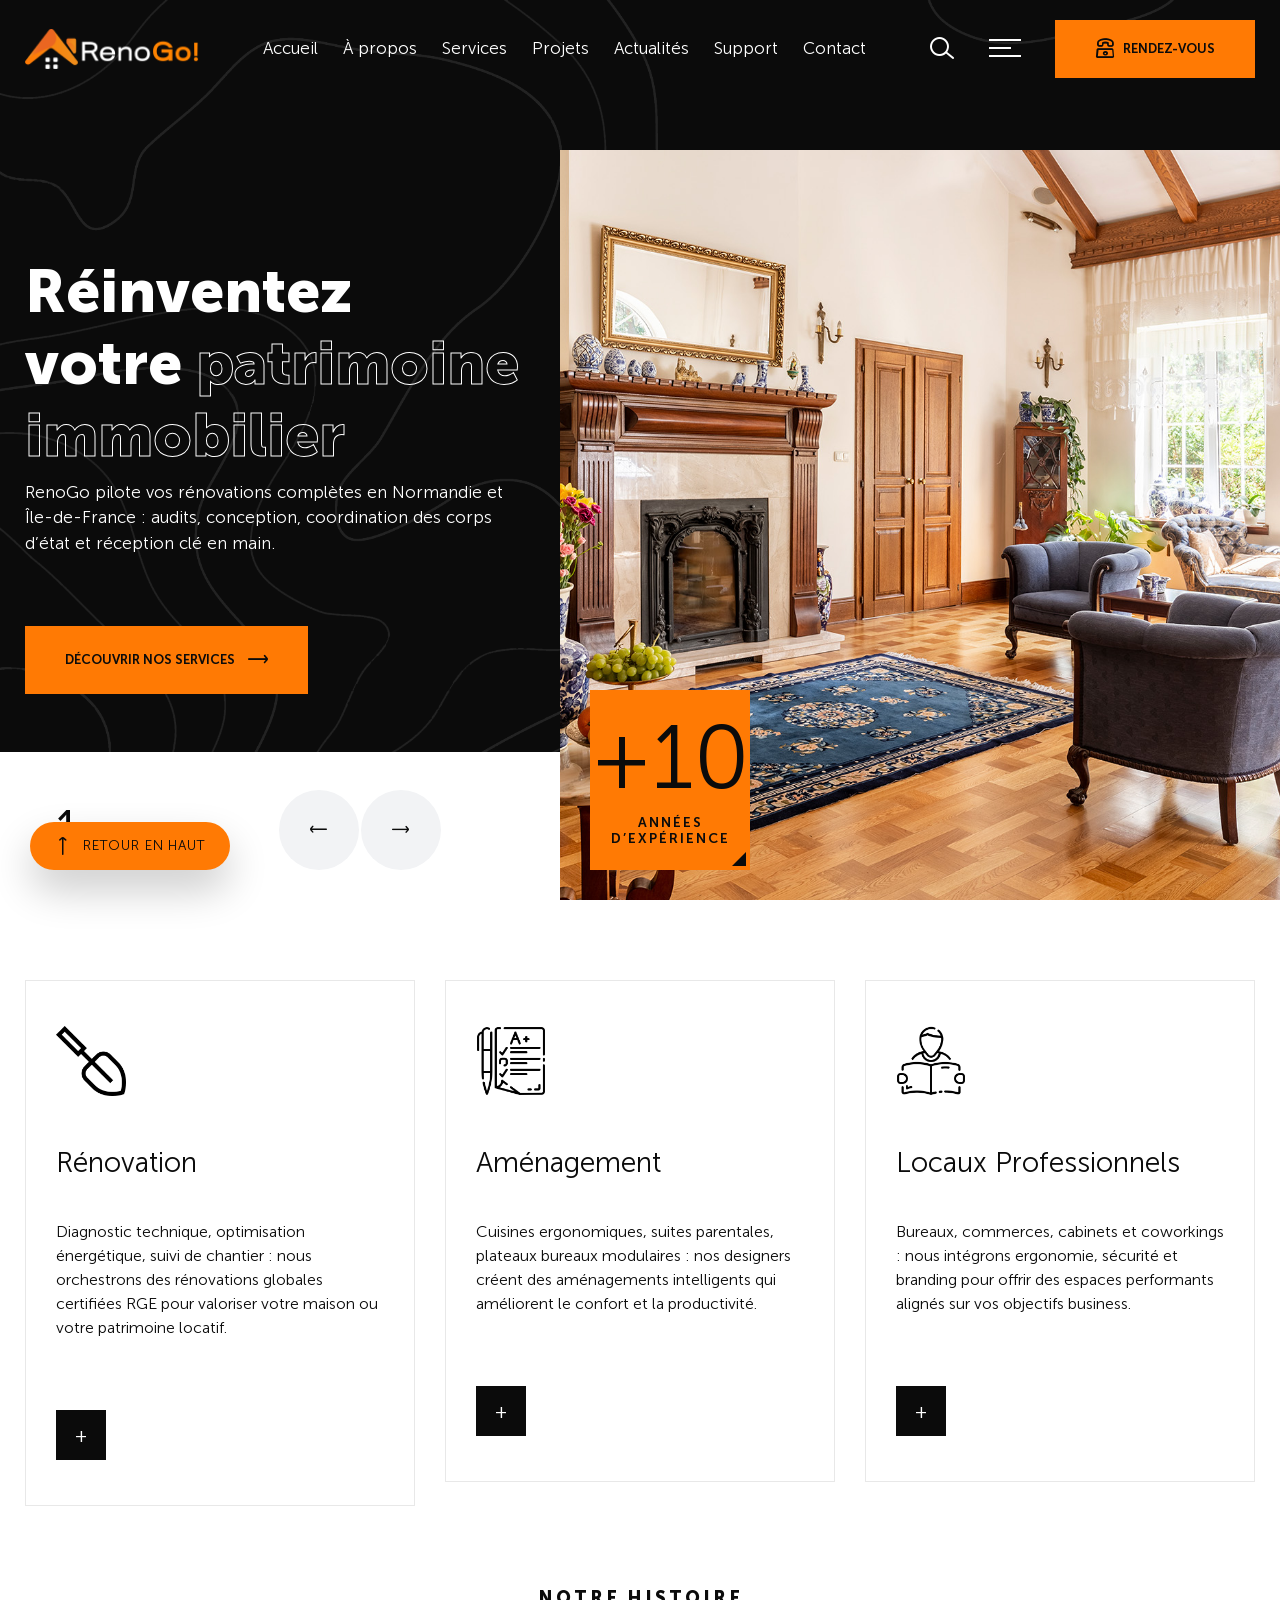
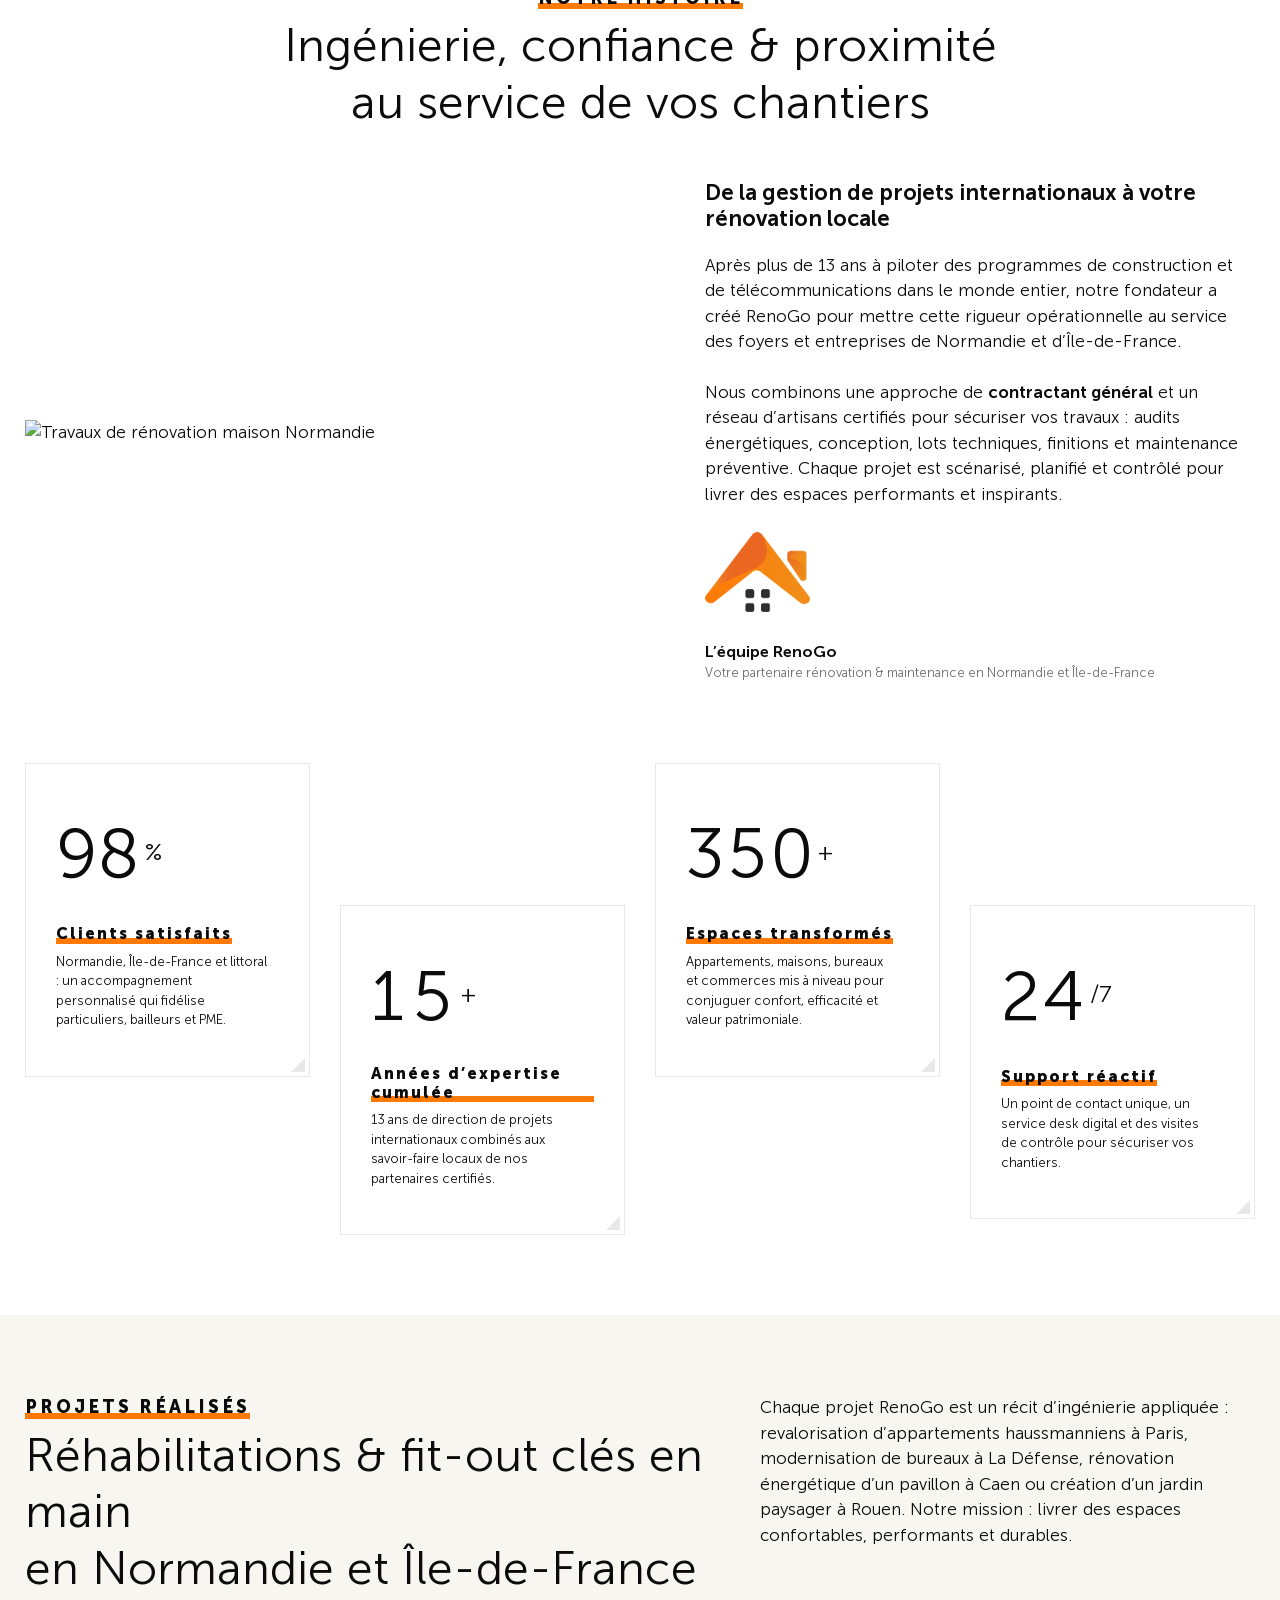
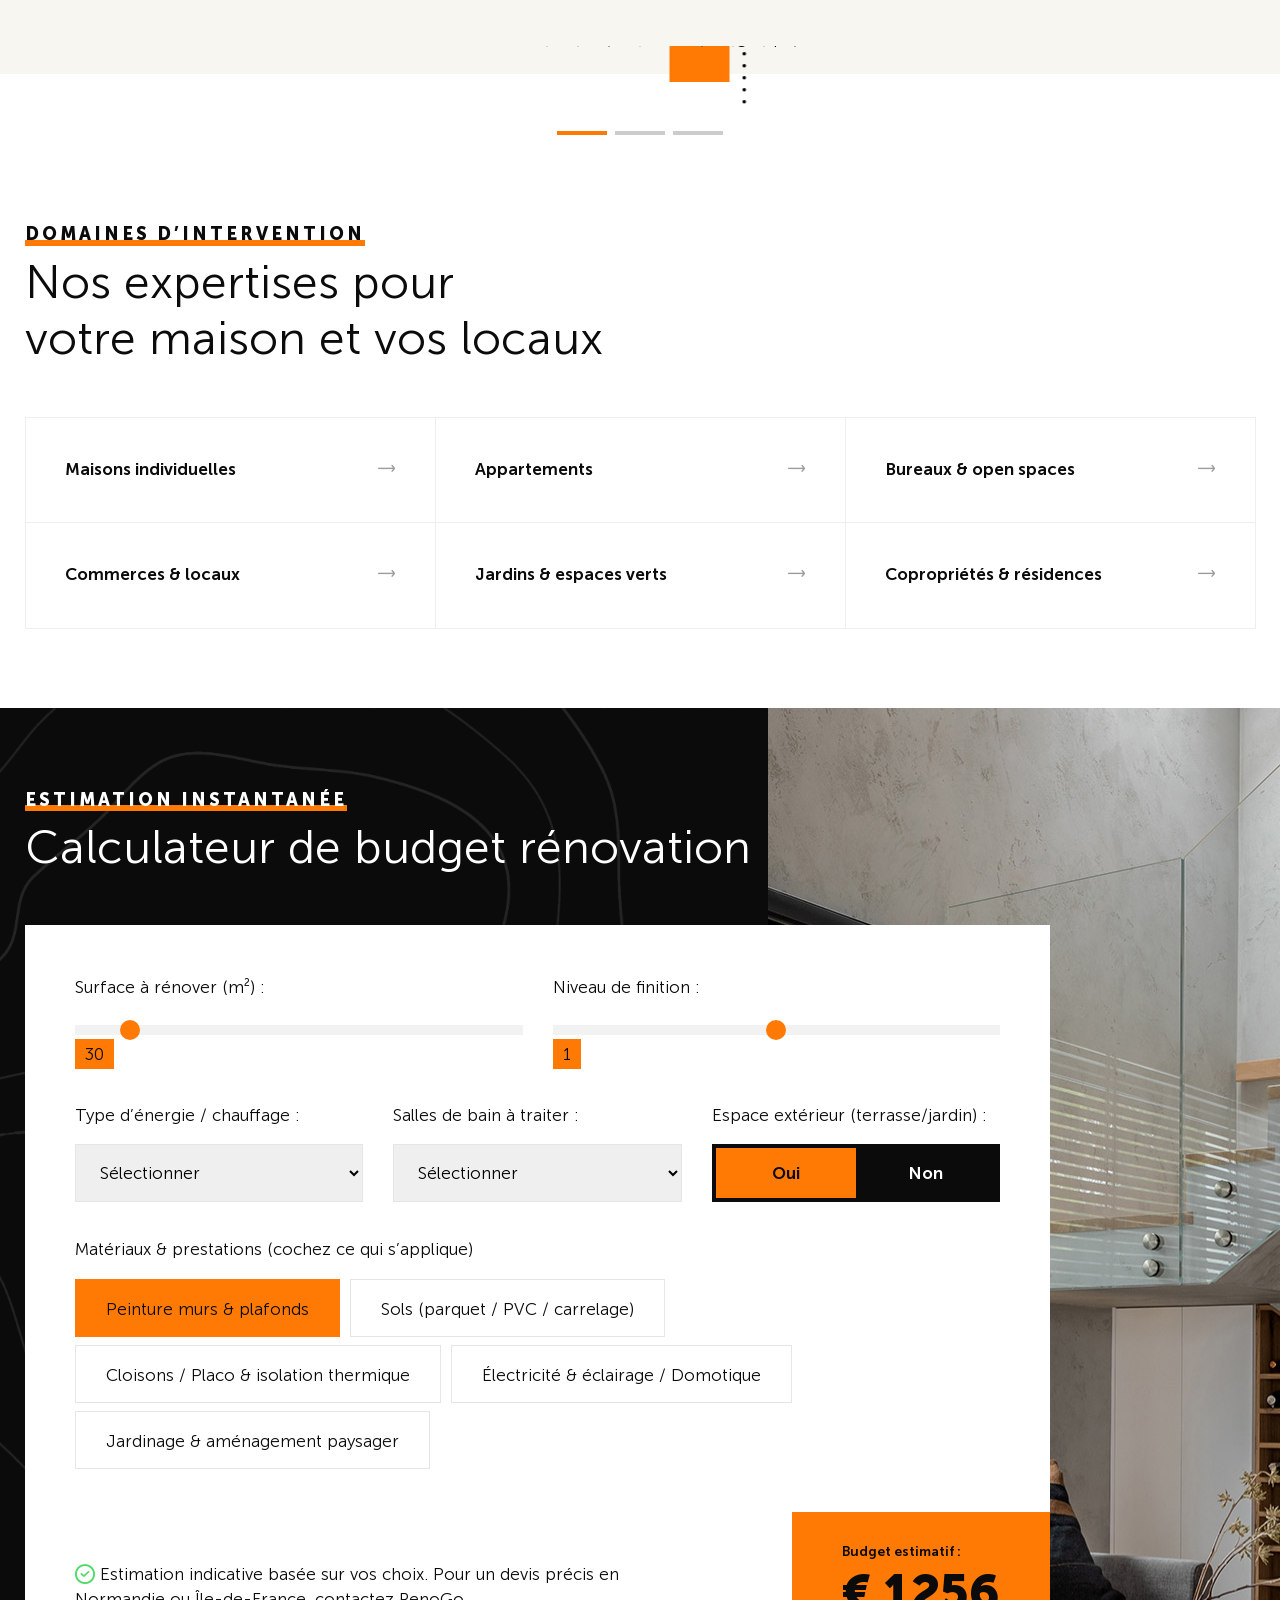
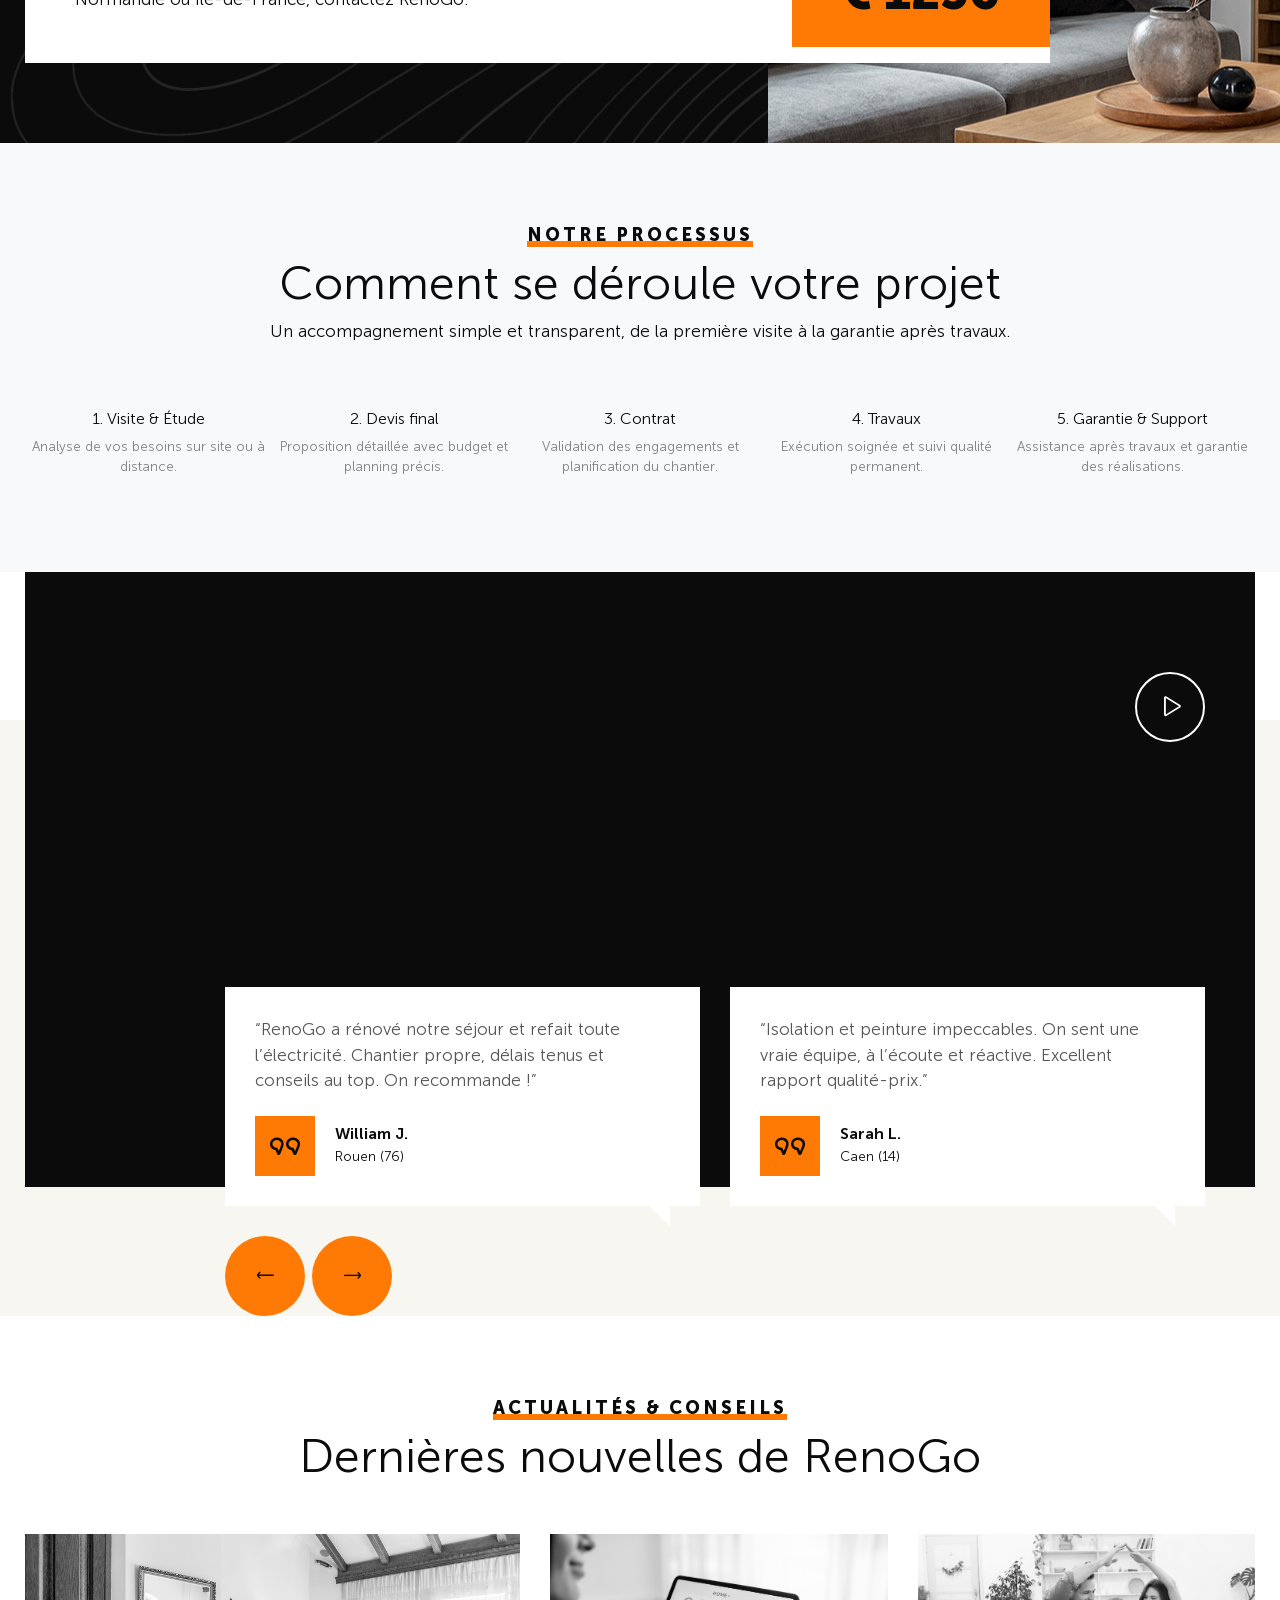
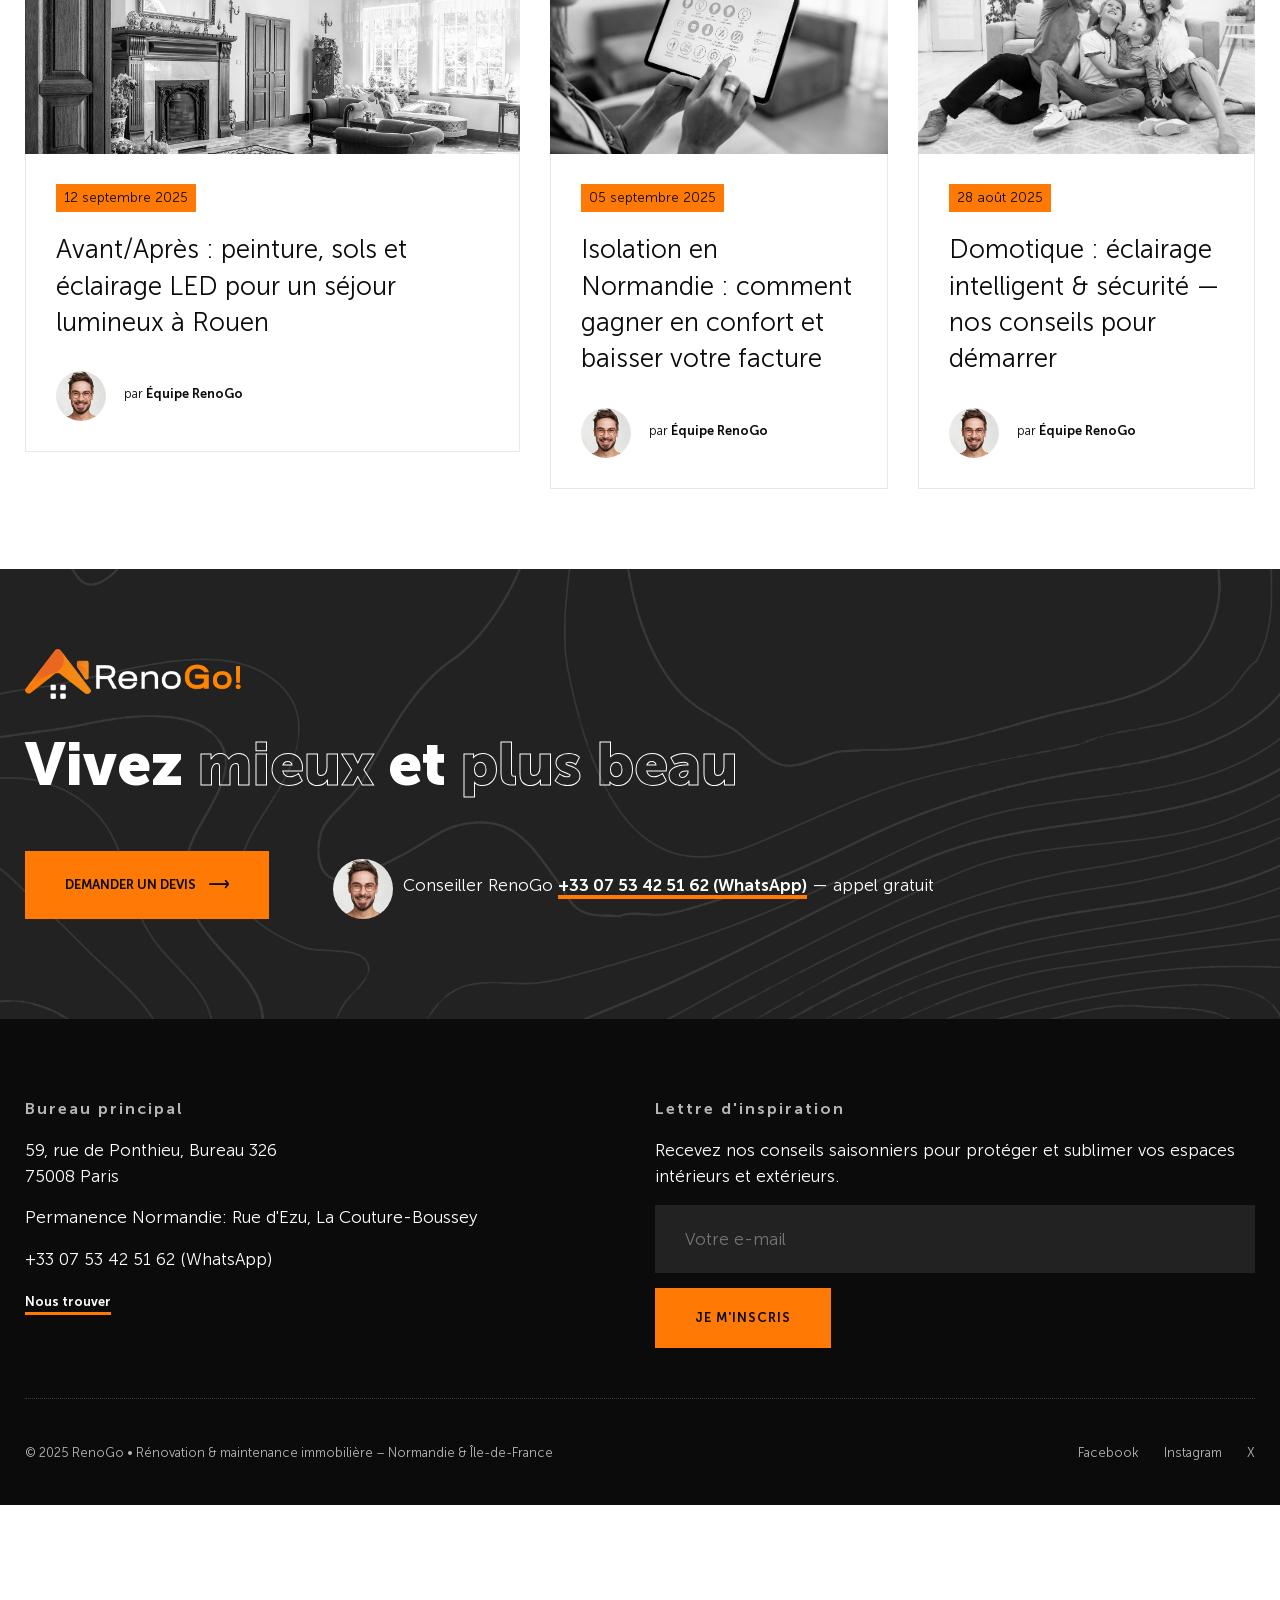
==== commit ae26a7ff: "Update contact number across pages" ====
--- a/index.html
+++ b/index.html
@@ -76,7 +76,7 @@
     "logo": "https://www.renogo.fr/assets/logo/renogo-logo.svg",
     "image": "https://www.renogo.fr/assets/og/renogo-cover.jpg",
     "description": "Rénovation globale, efficacité énergétique, aménagement d’intérieurs et maintenance immobilière en Normandie et Île-de-France.",
-    "telephone": "07 53 42 51 62",
+    "telephone": "+33 07 53 42 51 62",
     "areaServed": "FR",
     "priceRange": "€€",
     "foundingDate": "2025",
@@ -160,7 +160,7 @@
         <p>59, rue de Ponthieu, Bureau 326<br>75008 Paris</p>
         <p>Coordination des projets en Île-de-France<br>
            Interventions en Normandie (Rouen, Caen, Évreux…)</p>
-        <p>07 53 42 51 62 (WhatsApp)</p>
+        <p>+33 07 53 42 51 62 (WhatsApp)</p>
       </address>
 
       <h6 class="widget-title">SUIVEZ-NOUS</h6>
@@ -882,7 +882,7 @@
         <a href="contact.html" class="button">DEMANDER UN DEVIS <i class="lni lni-arrow-right"></i></a>
         <div class="sales-representive">
           <figure><img src="images/author01.jpg" alt="Conseiller RenoGo"></figure>
-          Conseiller RenoGo <b>07 53 42 51 62 (WhatsApp)</b> — appel gratuit
+          Conseiller RenoGo <b>+33 07 53 42 51 62 (WhatsApp)</b> — appel gratuit
         </div>
         <!-- end sales-representive -->
       </div>
@@ -903,7 +903,7 @@
         <address>
           <p>59, rue de Ponthieu, Bureau 326<br>75008 Paris</p>
           <p>Permanence Normandie: Rue d'Ezu, La Couture-Boussey</p>
-          <p>07 53 42 51 62 (WhatsApp)</p>
+          <p>+33 07 53 42 51 62 (WhatsApp)</p>
           <a href="https://www.google.com/maps/search/?api=1&query=59+rue+de+Ponthieu+Bureau+326+75008+Paris" data-fancybox data-width="640" data-height="360">Nous trouver</a>
         </address>
       </div>
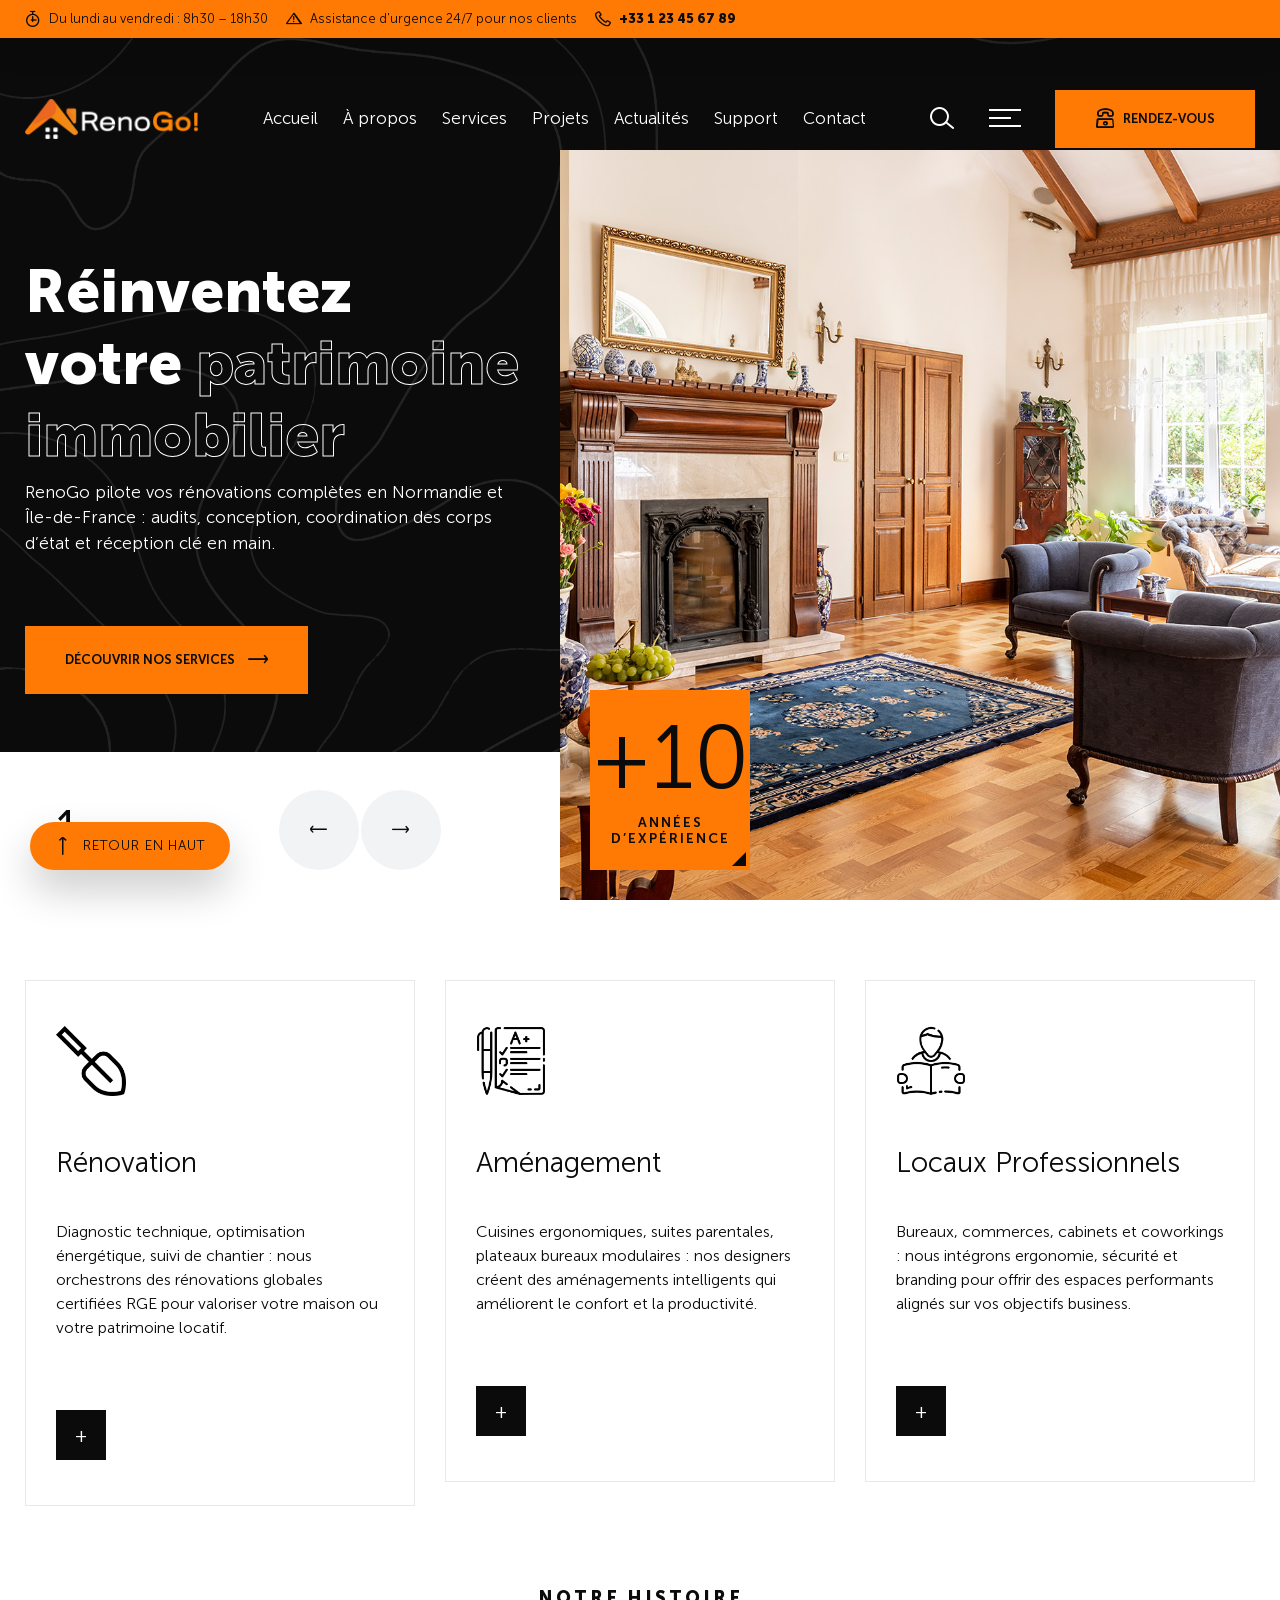
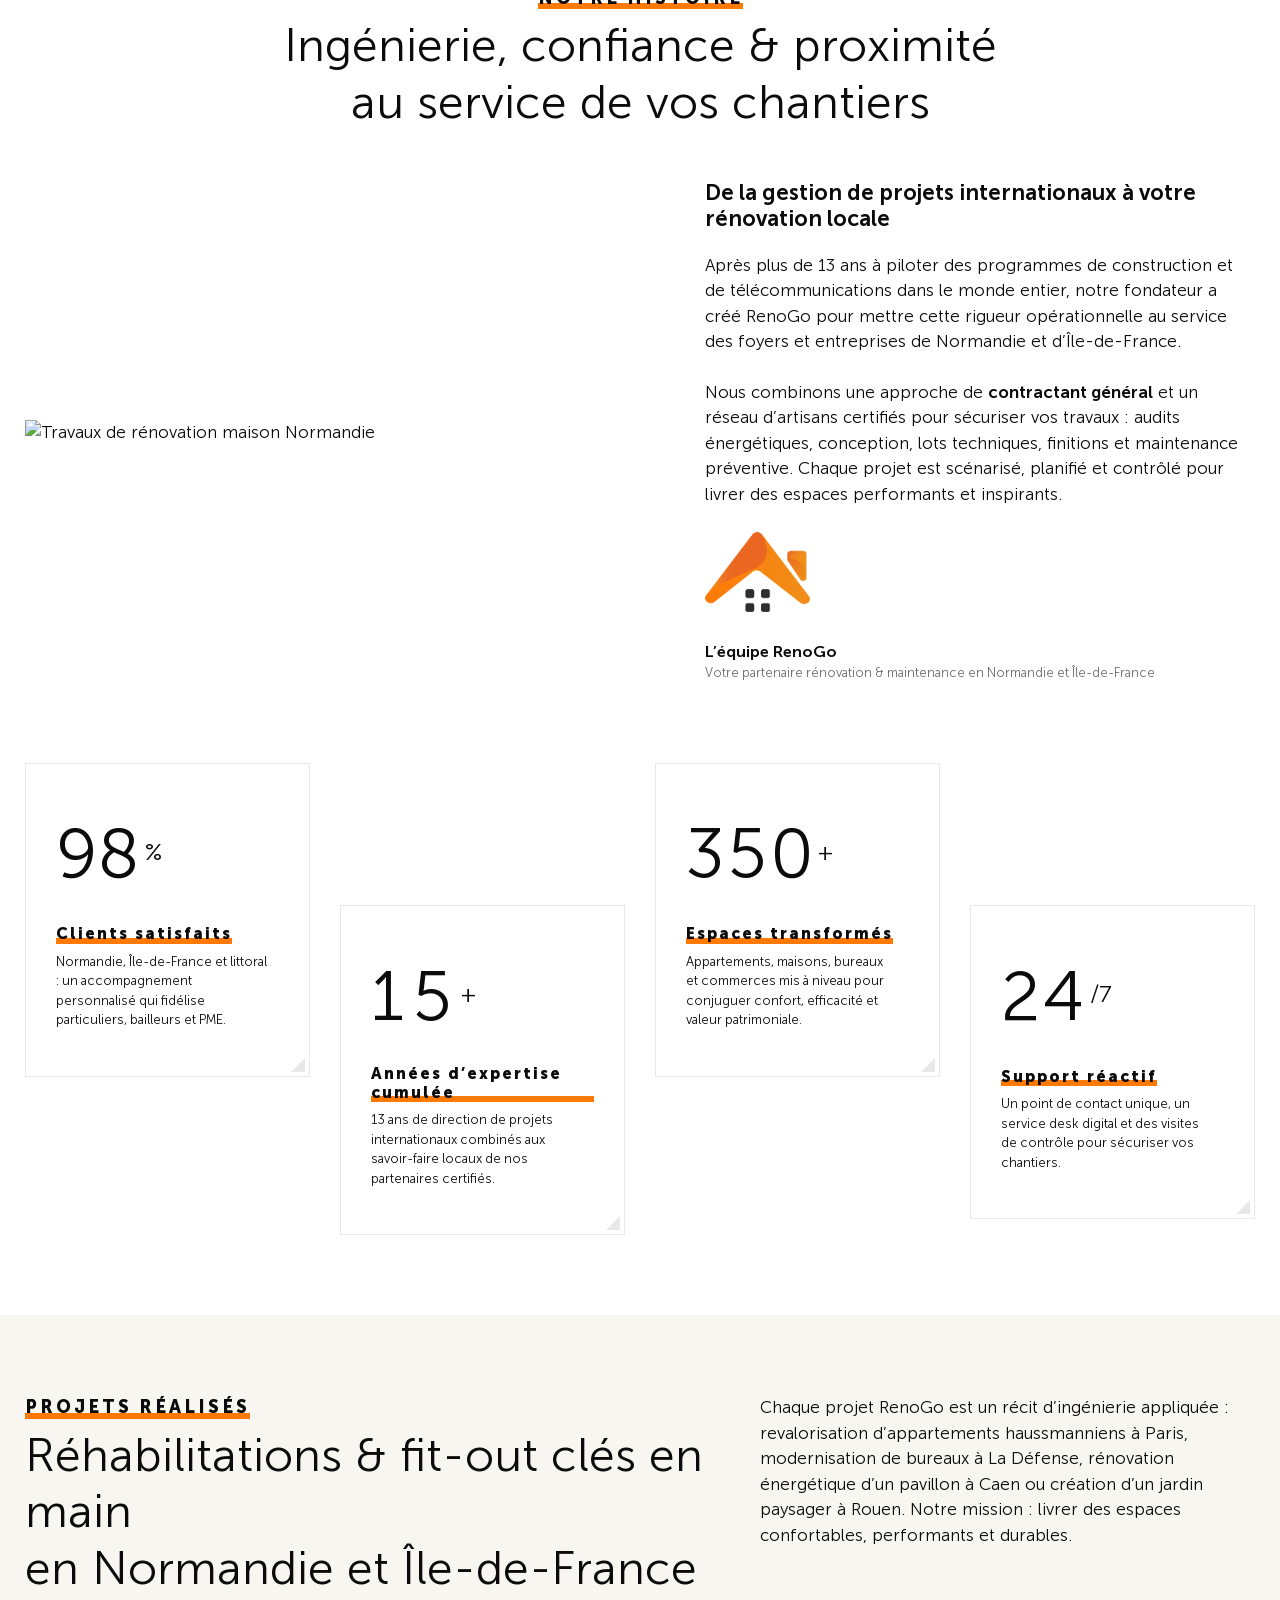
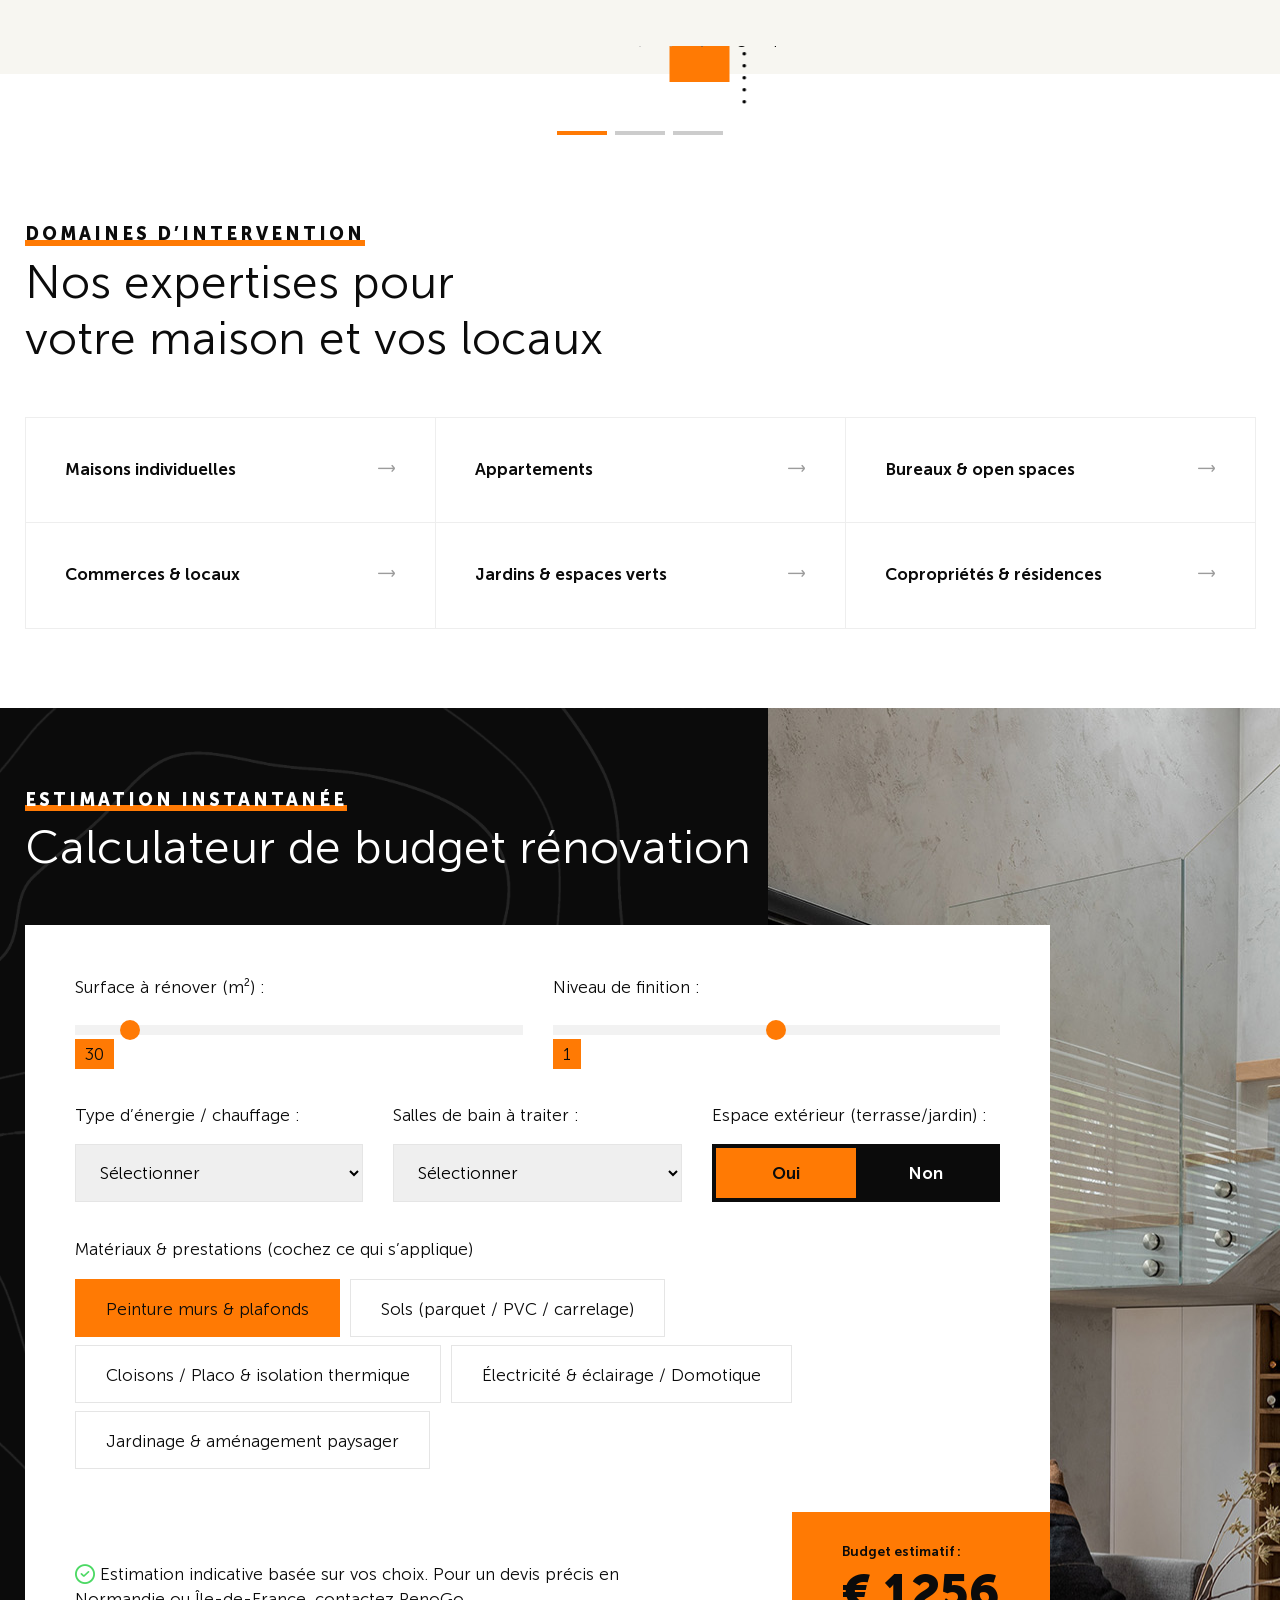
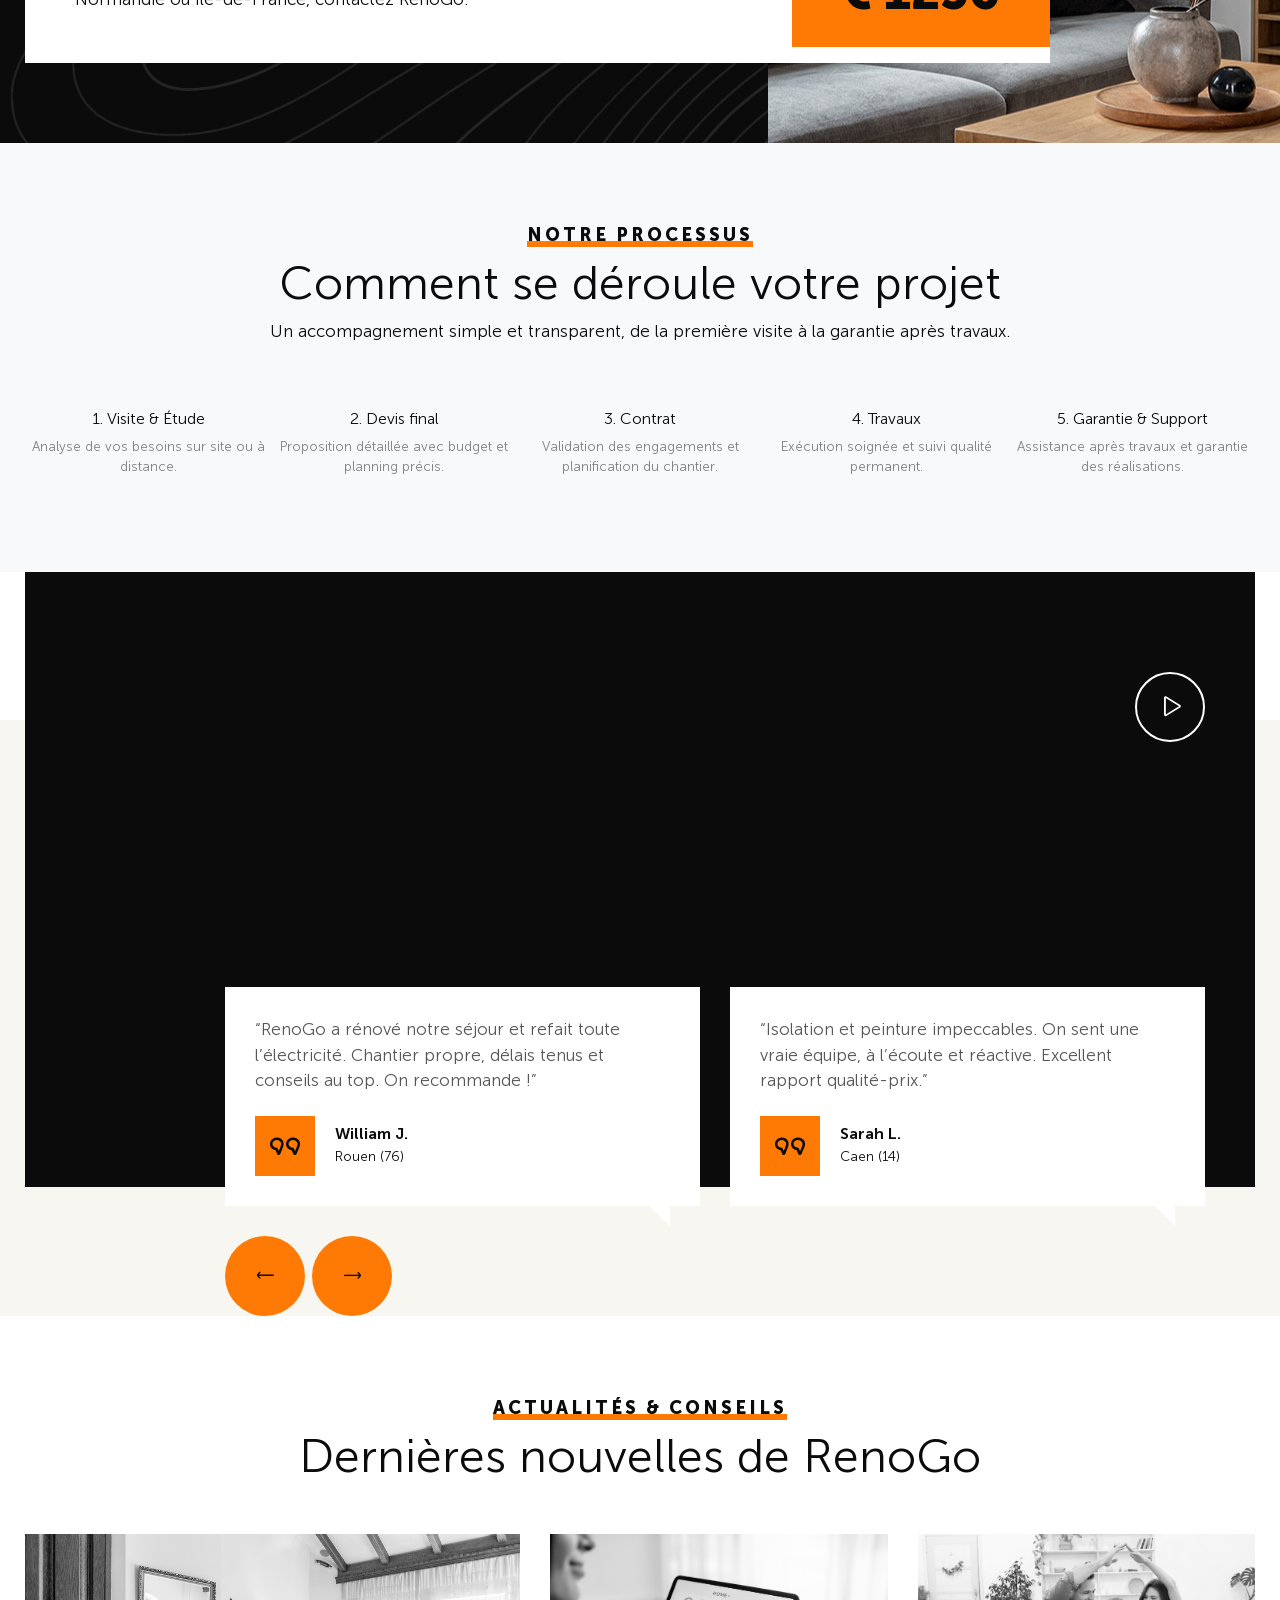
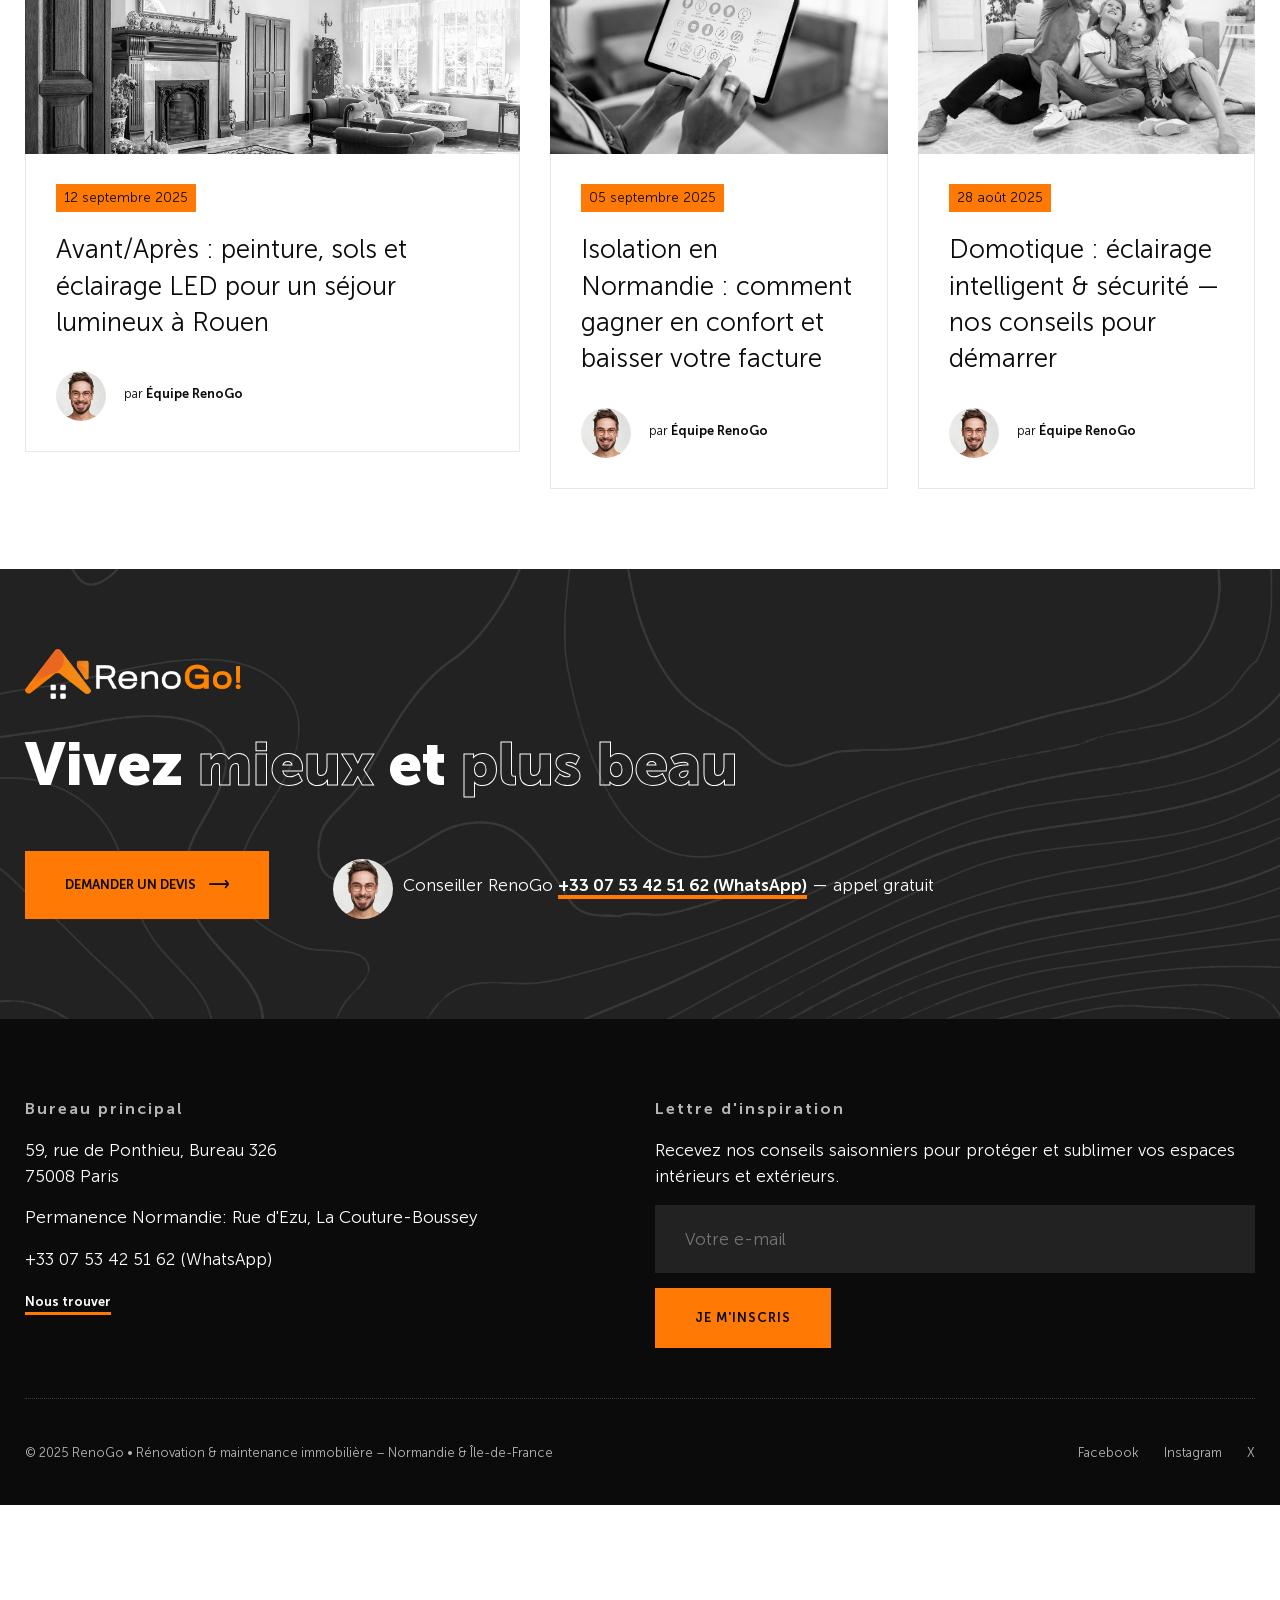
==== commit f9967f00: "Merge b8a1dee3a0529a16f50fed07754694bc5b1e5638 into 95eb4c82f9ff95fd092857d26384e73ff8cdab0a" ====
--- a/index.html
+++ b/index.html
@@ -187,6 +187,20 @@
           <li><a href="contact.html">Contact</a></li>
         </ul>
       </nav>
+      <div class="contact-info contact-info--drawer" role="region" aria-label="Informations de contact RenoGo">
+        <div class="contact-info__item">
+          <i class="lni lni-timer" aria-hidden="true"></i>
+          <span>Du lundi au vendredi : 8h30 – 18h30</span>
+        </div>
+        <div class="contact-info__item">
+          <i class="lni lni-warning" aria-hidden="true"></i>
+          <span>Assistance d'urgence 24/7 pour nos clients</span>
+        </div>
+        <a href="tel:+33123456789" class="contact-info__item contact-info__link" aria-label="Appeler RenoGo au +33 1 23 45 67 89">
+          <i class="lni lni-phone" aria-hidden="true"></i>
+          <span>+33 1 23 45 67 89</span>
+        </a>
+      </div>
     </div>
     <!-- end show-mobile -->
 
@@ -197,6 +211,22 @@
 <!-- end side-widget -->
 
 
+<div class="top-bar" role="region" aria-label="Informations de contact RenoGo">
+  <div class="container contact-info">
+    <div class="contact-info__item">
+      <i class="lni lni-timer" aria-hidden="true"></i>
+      <span>Du lundi au vendredi : 8h30 – 18h30</span>
+    </div>
+    <div class="contact-info__item">
+      <i class="lni lni-warning" aria-hidden="true"></i>
+      <span>Assistance d'urgence 24/7 pour nos clients</span>
+    </div>
+    <a href="tel:+33123456789" class="contact-info__item contact-info__link" aria-label="Appeler RenoGo au +33 1 23 45 67 89">
+      <i class="lni lni-phone" aria-hidden="true"></i>
+      <span>+33 1 23 45 67 89</span>
+    </a>
+  </div>
+</div>
 <!-- ===== NAVBAR (desktop / tablet) ===== -->
 <nav class="navbar">
   <div class="container">
--- a/css/style.css
+++ b/css/style.css
@@ -672,6 +672,81 @@
   width: 100%;
 }
 
+/* TOP BAR */
+.top-bar {
+  width: 100%;
+  position: fixed;
+  left: 0;
+  top: 0;
+  z-index: 5;
+  background: #ff7a04;
+  color: #0b0b0b;
+  font-size: 13px;
+  line-height: 1.4;
+  padding: 10px 0;
+  box-shadow: 0 12px 30px rgba(0, 0, 0, 0.08);
+}
+.top-bar .contact-info {
+  width: 100%;
+  justify-content: flex-start;
+}
+.contact-info {
+  display: flex;
+  flex-wrap: wrap;
+  align-items: center;
+  gap: 18px;
+}
+.contact-info__item {
+  display: inline-flex;
+  align-items: center;
+  gap: 8px;
+}
+.contact-info i {
+  font-size: 16px;
+}
+.contact-info__link {
+  font-weight: 700;
+  text-decoration: none;
+}
+.contact-info__link:hover,
+.contact-info__link:focus {
+  text-decoration: none;
+}
+.contact-info__link:focus-visible {
+  outline: 2px solid #0b0b0b;
+  outline-offset: 2px;
+}
+.top-bar .contact-info__item,
+.top-bar .contact-info__link {
+  color: #0b0b0b;
+}
+.top-bar .contact-info__link {
+  white-space: nowrap;
+}
+.top-bar .contact-info i {
+  color: #0b0b0b;
+}
+.contact-info--drawer {
+  width: 100%;
+  display: flex;
+  flex-direction: column;
+  align-items: flex-start;
+  gap: 12px;
+  margin-top: 20px;
+  padding-top: 20px;
+  border-top: 1px solid rgba(255, 255, 255, 0.2);
+  color: #fff;
+}
+.contact-info--drawer .contact-info__link {
+  color: #ff7a04;
+}
+.contact-info--drawer i {
+  color: #ff7a04;
+}
+.top-bar + .navbar {
+  --navbar-offset: 70px;
+}
+
 /* NAVBAR */
 .navbar {
   width: 100%;
@@ -680,7 +755,7 @@
   padding: 20px 0;
   position: fixed;
   left: 0;
-  top: 0;
+  top: var(--navbar-offset, 0);
   z-index: 4;
   transition: top ease 1s;
 }
@@ -688,7 +763,7 @@
   background: #0b0b0b;
 }
 .navbar.nav-down {
-  top: 0;
+  top: var(--navbar-offset, 0);
 }
 .navbar.nav-up {
   top: -100%;
@@ -3441,6 +3516,14 @@
 
 /* RESPONSIVE MEDIUM  */
 @media only screen and (max-width: 1199px), only screen and (max-device-width: 1199px) {
+  .top-bar .contact-info {
+    gap: 14px;
+  }
+
+  .top-bar + .navbar {
+    --navbar-offset: 80px;
+  }
+
   .navbar .navbar-button {
     padding: 0 15px;
     margin-left: 20px;
@@ -3480,6 +3563,24 @@
 }
 /* RESPONSIVE TABLET  */
 @media only screen and (max-width: 991px), only screen and (max-device-width: 991px) {
+  .top-bar {
+    padding: 14px 0;
+  }
+
+  .top-bar .contact-info {
+    flex-direction: column;
+    align-items: flex-start;
+    gap: 12px;
+  }
+
+  .top-bar + .navbar {
+    --navbar-offset: 112px;
+  }
+
+  .contact-info--drawer {
+    gap: 16px;
+  }
+
   .side-widget {
     box-shadow: none;
   }
@@ -3674,6 +3775,14 @@
 }
 /* RESPONSIVE MOBILE */
 @media only screen and (max-width: 767px), only screen and (max-device-width: 767px) {
+  .top-bar + .navbar {
+    --navbar-offset: 140px;
+  }
+
+  .contact-info--drawer {
+    gap: 18px;
+  }
+
   .side-widget {
     width: 240px;
   }
